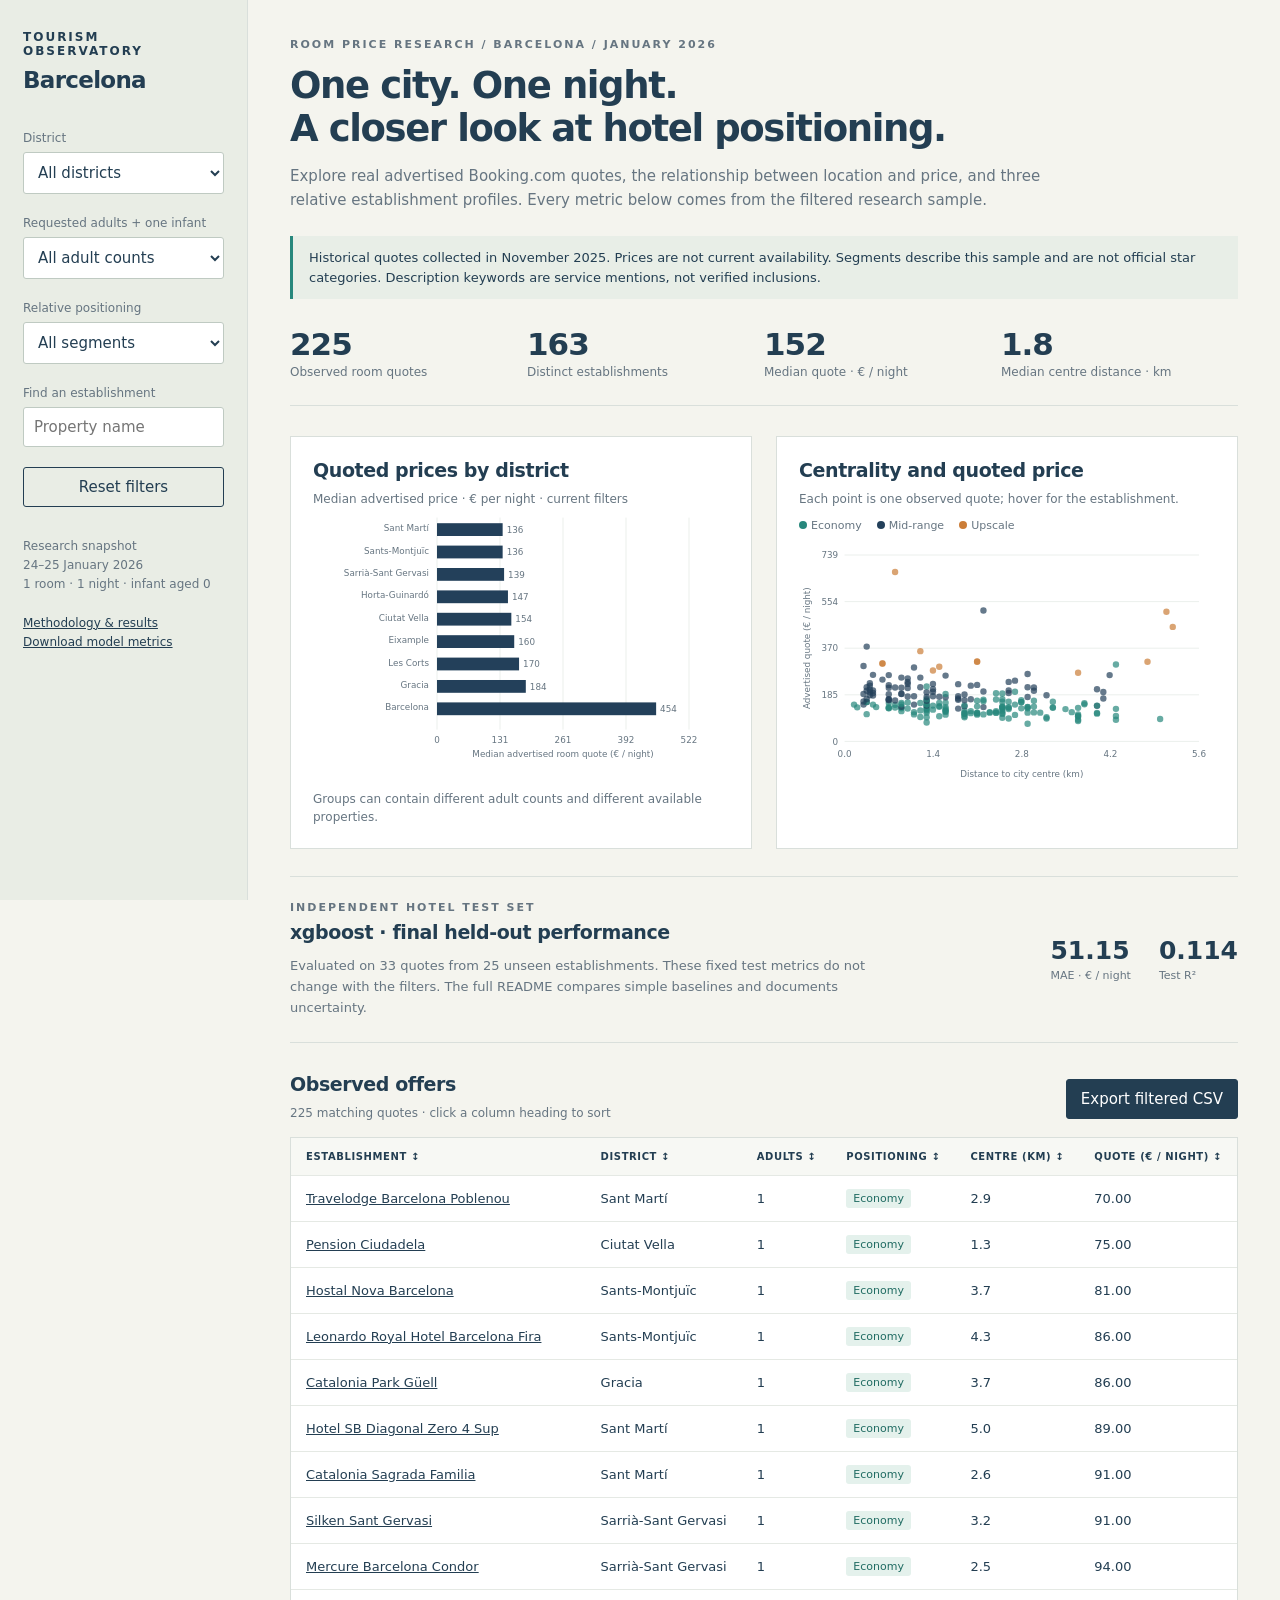
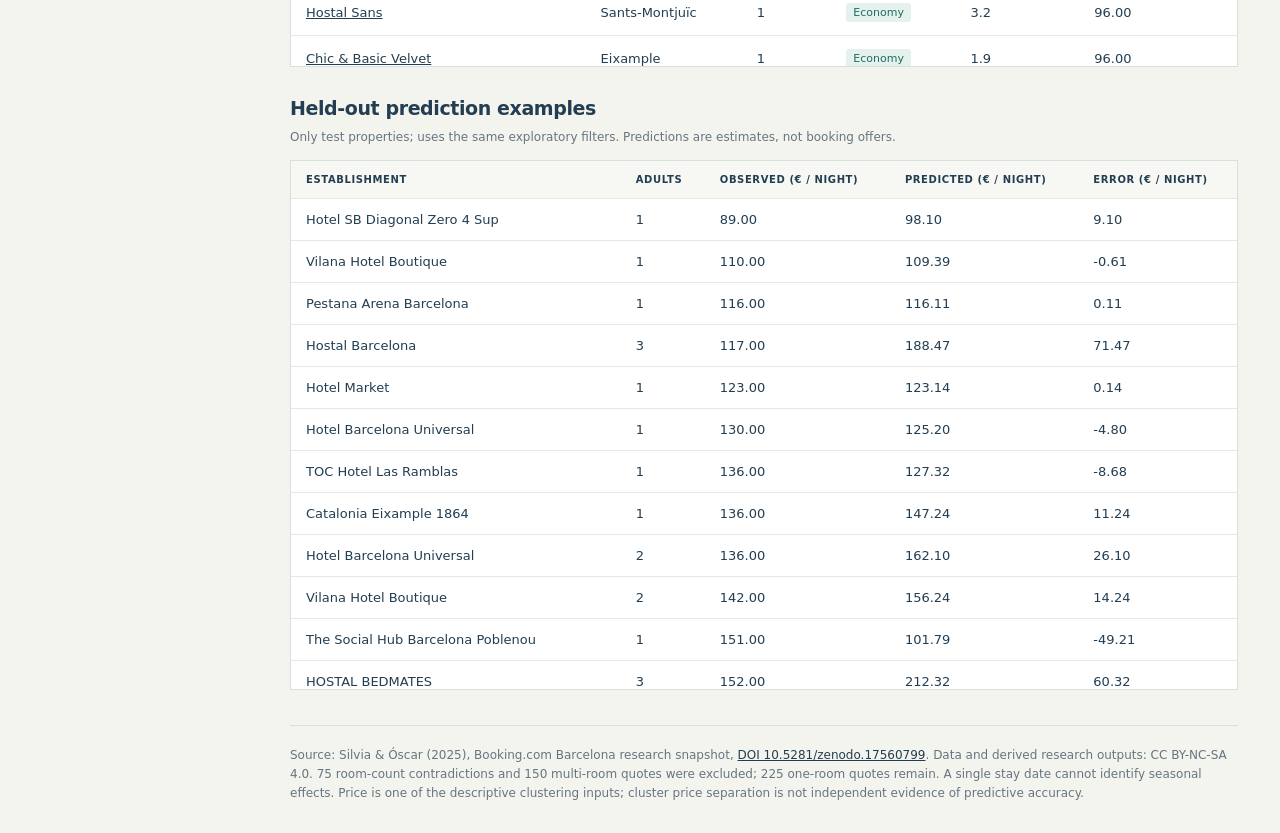
==== dashboard/index.html @ a23f6daa "Complete hotel pricing analysis, trained models and tourism dashboard" ====
<!doctype html>
<html lang="en">
<head>
<meta charset="utf-8"><meta name="viewport" content="width=device-width,initial-scale=1">
<title>Barcelona Tourism Observatory · Hotel Price Research</title>
<style>
:root{--ink:#233e52;--muted:#667581;--paper:#f4f4ee;--line:#d9dfdb;--economy:#27877c;--middle:#23405a;--upscale:#cb7d38}*{box-sizing:border-box}body{margin:0;background:var(--paper);color:var(--ink);font:15px system-ui,-apple-system,sans-serif}button,input,select{font:inherit}aside{position:fixed;inset:0 auto 0 0;width:248px;background:#e9ede5;padding:30px 23px;border-right:1px solid var(--line);overflow:auto}.brand{font-size:12px;letter-spacing:2px;text-transform:uppercase;font-weight:700;margin-bottom:38px}.brand strong{display:block;font-size:23px;letter-spacing:-.7px;text-transform:none;margin-top:9px}label{display:block;font-size:12px;color:var(--muted);margin-top:22px;margin-bottom:7px}input,select{width:100%;padding:10px;border:1px solid #bfcac2;background:#fff;color:var(--ink);border-radius:3px}button{padding:10px 14px;border:1px solid var(--ink);background:var(--ink);color:#fff;border-radius:3px;cursor:pointer}button.secondary{background:transparent;color:var(--ink)}aside button{width:100%;margin-top:20px}.aside-note{font-size:12px;line-height:1.6;margin-top:30px;color:var(--muted)}a{color:var(--ink)}main{margin-left:248px;padding:38px 42px 30px;max-width:1600px}.eyebrow{font-size:11px;letter-spacing:2px;font-weight:700;text-transform:uppercase;color:var(--muted)}h1{font-weight:550;letter-spacing:-1.4px;font-size:37px;line-height:1.15;margin:14px 0}h2{font-size:19px;letter-spacing:-.4px;font-weight:600;margin:0 0 9px}p{line-height:1.6}.sub{max-width:810px;color:var(--muted);margin:12px 0 24px}.context{padding:12px 16px;border-left:3px solid var(--economy);background:#e8eee7;font-size:13px;line-height:1.5}.kpis{display:grid;grid-template-columns:repeat(4,1fr);margin:27px 0 30px;padding-bottom:25px;border-bottom:1px solid var(--line)}.kpi b{font-weight:550;font-size:31px;letter-spacing:-1px;display:block}.kpi span{font-size:12px;color:var(--muted)}.grid{display:grid;grid-template-columns:1fr 1fr;gap:24px}.panel{background:#fff;padding:22px;border:1px solid var(--line);min-width:0}.caption{font-size:12px;color:var(--muted);line-height:1.5;margin:7px 0 0}.legend{display:flex;gap:15px;flex-wrap:wrap;font-size:11px;color:var(--muted);margin:11px 0}.dot{display:inline-block;width:8px;height:8px;border-radius:50%;margin-right:4px}.chart{width:100%;min-height:275px}svg{width:100%;height:auto;display:block}svg text{font:11px system-ui;fill:var(--muted)}.quality{display:flex;align-items:center;justify-content:space-between;gap:20px;margin:27px 0;padding:24px 0;border-top:1px solid var(--line);border-bottom:1px solid var(--line)}.quality p{font-size:13px;color:var(--muted);max-width:600px;margin-bottom:0}.quality-metrics{display:flex;gap:28px;white-space:nowrap}.quality-metrics b{font-size:25px;display:block;font-weight:550}.quality-metrics span{font-size:11px;color:var(--muted)}.table-top{display:flex;justify-content:space-between;align-items:center;gap:20px;margin:30px 0 13px}.table-top p{font-size:12px;color:var(--muted);margin:0}.table-wrap{overflow:auto;background:#fff;border:1px solid var(--line);max-height:530px}table{border-collapse:collapse;width:100%;white-space:nowrap;font-size:13px}th,td{padding:13px 15px;border-bottom:1px solid #e5e9e4;text-align:left}th{font-size:10px;letter-spacing:.6px;text-transform:uppercase;background:#f7f8f4;position:sticky;top:0;cursor:pointer}td:first-child{white-space:normal;min-width:210px;max-width:300px}.pill{font-size:11px;border-radius:3px;padding:3px 7px;display:inline-block}.Economy{background:#e4f1ec;color:#216c63}.Mid-range{background:#e7edf2;color:#23405a}.Upscale{background:#f8eddd;color:#965a24}.empty{padding:20px;color:var(--muted)}footer{font-size:12px;color:var(--muted);line-height:1.6;border-top:1px solid var(--line);margin-top:35px;padding-top:20px}#testRows td{font-variant-numeric:tabular-nums}@media(max-width:1050px){aside{width:210px;padding:24px 16px}main{margin-left:210px;padding:30px 23px}.grid{grid-template-columns:1fr}.quality{align-items:flex-start;flex-direction:column}}@media(max-width:650px){aside{position:static;width:auto;border-right:0;padding:20px}.brand{margin-bottom:17px}.brand strong{display:inline;margin-left:12px;font-size:20px}aside .filters{display:grid;grid-template-columns:1fr 1fr;gap:6px 14px}aside label{margin-top:8px}aside button{width:auto;margin-top:14px}.aside-note{margin:12px 0 0}.aside-note br{display:none}main{margin:0;padding:25px 16px}h1{font-size:29px}.kpis{grid-template-columns:1fr 1fr;gap:18px}.panel{padding:16px}.quality-metrics{gap:25px}}
</style>
</head>
<body>
<aside><div class="brand">Tourism Observatory<strong>Barcelona</strong></div><div class="filters">
<div><label for="district">District</label><select id="district"><option value="">All districts</option></select></div>
<div><label for="adults">Requested adults + one infant</label><select id="adults"><option value="">All adult counts</option><option value="1">1 adult</option><option value="2">2 adults</option><option value="3">3 adults</option></select></div>
<div><label for="segment">Relative positioning</label><select id="segment"><option value="">All segments</option><option>Economy</option><option>Mid-range</option><option>Upscale</option></select></div>
<div><label for="search">Find an establishment</label><input id="search" type="search" placeholder="Property name"></div></div>
<button id="reset" class="secondary">Reset filters</button><p class="aside-note">Research snapshot<br>24–25 January 2026<br>1 room · 1 night · infant aged 0<br><br><a href="../README.md">Methodology & results</a><br><a href="../reports/metrics.json">Download model metrics</a></p></aside>
<main>
<div class="eyebrow">Room price research / Barcelona / January 2026</div>
<h1>One city. One night.<br>A closer look at hotel positioning.</h1>
<p class="sub">Explore real advertised Booking.com quotes, the relationship between location and price, and three relative establishment profiles. Every metric below comes from the filtered research sample.</p>
<div class="context">Historical quotes collected in November 2025. Prices are not current availability. Segments describe this sample and are not official star categories. Description keywords are service mentions, not verified inclusions.</div>
<section class="kpis" aria-label="Filtered sample metrics"><div class="kpi"><b id="quotesKpi"></b><span>Observed room quotes</span></div><div class="kpi"><b id="propertiesKpi"></b><span>Distinct establishments</span></div><div class="kpi"><b id="priceKpi"></b><span>Median quote · € / night</span></div><div class="kpi"><b id="distanceKpi"></b><span>Median centre distance · km</span></div></section>
<section class="grid"><div class="panel"><h2>Quoted prices by district</h2><p class="caption">Median advertised price · € per night · current filters</p><div class="chart" id="districtChart"></div><p class="caption">Groups can contain different adult counts and different available properties.</p></div><div class="panel"><h2>Centrality and quoted price</h2><p class="caption">Each point is one observed quote; hover for the establishment.</p><div class="legend"><span><i class="dot" style="background:var(--economy)"></i>Economy</span><span><i class="dot" style="background:var(--middle)"></i>Mid-range</span><span><i class="dot" style="background:var(--upscale)"></i>Upscale</span></div><div class="chart" id="scatterChart"></div></div></section>
<section class="quality"><div><div class="eyebrow">Independent hotel test set</div><h2 style="margin-top:7px" id="modelName"></h2><p id="qualityContext"></p></div><div class="quality-metrics"><div><b id="mae"></b><span>MAE · € / night</span></div><div><b id="r2"></b><span>Test R²</span></div></div></section>
<section><div class="table-top"><div><h2>Observed offers</h2><p id="rowCount"></p></div><button id="export">Export filtered CSV</button></div><div class="table-wrap"><table><thead><tr><th data-sort="name">Establishment ↕</th><th data-sort="district">District ↕</th><th data-sort="adults">Adults ↕</th><th data-sort="positioning">Positioning ↕</th><th data-sort="distance_center_km">Centre (km) ↕</th><th data-sort="price_per_night_eur">Quote (€ / night) ↕</th></tr></thead><tbody id="offerRows"></tbody></table></div></section>
<section><div class="table-top"><div><h2>Held-out prediction examples</h2><p>Only test properties; uses the same exploratory filters. Predictions are estimates, not booking offers.</p></div></div><div class="table-wrap"><table><thead><tr><th>Establishment</th><th>Adults</th><th>Observed (€ / night)</th><th>Predicted (€ / night)</th><th>Error (€ / night)</th></tr></thead><tbody id="testRows"></tbody></table></div></section>
<footer>Source: Silvia & Óscar (2025), Booking.com Barcelona research snapshot, <a href="https://doi.org/10.5281/zenodo.17560799" target="_blank" rel="noopener noreferrer">DOI 10.5281/zenodo.17560799</a>. Data and derived research outputs: CC BY-NC-SA 4.0. 75 room-count contradictions and 150 multi-room quotes were excluded; 225 one-room quotes remain. A single stay date cannot identify seasonal effects. Price is one of the descriptive clustering inputs; cluster price separation is not independent evidence of predictive accuracy.</footer>
</main>
<script>
const DATA=[{"property_id": "a2c14fb4bc5e7406", "name": "Barceló Sants", "canonical_url": "https://www.booking.com/hotel/es/barcelo-sants.es.html", "district": "Sants-Montjuïc", "adults": 1, "distance_center_km": 2.7, "price_per_night_eur": 105.0, "positioning": "Economy", "split": "train", "prediction_eur": 107.64711}, {"property_id": "4e850fd59d8a3f71", "name": "Travelodge Barcelona Poblenou", "canonical_url": "https://www.booking.com/hotel/es/travelodge-barcelona-poblenou.es.html", "district": "Sant Martí", "adults": 1, "distance_center_km": 2.9, "price_per_night_eur": 70.0, "positioning": "Economy", "split": "train", "prediction_eur": 81.53251}, {"property_id": "3e79b453fc7fb7fd", "name": "Hotel & Spa Villa Olimpica Suites", "canonical_url": "https://www.booking.com/hotel/es/spa-villa-olimpic-suites.es.html", "district": "Sant Martí", "adults": 1, "distance_center_km": 2.2, "price_per_night_eur": 107.0, "positioning": "Economy", "split": "validation", "prediction_eur": 106.13231}, {"property_id": "7ebfbe6ba92b4012", "name": "Acta CITY47", "canonical_url": "https://www.booking.com/hotel/es/citypark.es.html", "district": "Sants-Montjuïc", "adults": 1, "distance_center_km": 2.4, "price_per_night_eur": 115.0, "positioning": "Economy", "split": "calibration", "prediction_eur": 119.94366}, {"property_id": "1de06055b4b6e22a", "name": "Occidental Diagonal 414", "canonical_url": "https://www.booking.com/hotel/es/occidental-diagonal-414-barcelona.es.html", "district": "Eixample", "adults": 1, "distance_center_km": 1.3, "price_per_night_eur": 159.0, "positioning": "Economy", "split": "calibration", "prediction_eur": 142.66586}, {"property_id": "f33658ccb0ebad8c", "name": "Hostal Sans", "canonical_url": "https://www.booking.com/hotel/es/hostal-r-sans.es.html", "district": "Sants-Montjuïc", "adults": 1, "distance_center_km": 3.2, "price_per_night_eur": 96.0, "positioning": "Economy", "split": "train", "prediction_eur": 105.44016}, {"property_id": "6d489a7c4a3ef591", "name": "Hotel Lleó", "canonical_url": "https://www.booking.com/hotel/es/lleo.es.html", "district": "Ciutat Vella", "adults": 1, "distance_center_km": 0.35, "price_per_night_eur": 108.0, "positioning": "Economy", "split": "train", "prediction_eur": 113.29348}, {"property_id": "4c3b9efe13373d64", "name": "Catalonia Barcelona Plaza", "canonical_url": "https://www.booking.com/hotel/es/cataloniabarcelonaplaza.es.html", "district": "Sants-Montjuïc", "adults": 1, "distance_center_km": 2.2, "price_per_night_eur": 136.0, "positioning": "Mid-range", "split": "train", "prediction_eur": 144.00151}, {"property_id": "739d4aa5cf941f99", "name": "Occidental Barcelona 1929", "canonical_url": "https://www.booking.com/hotel/es/ona-hotels-terra.es.html", "district": "Sants-Montjuïc", "adults": 1, "distance_center_km": 2.3, "price_per_night_eur": 114.0, "positioning": "Economy", "split": "train", "prediction_eur": 125.66467}, {"property_id": "bea48f4e2fc0d2af", "name": "Hotel Soho", "canonical_url": "https://www.booking.com/hotel/es/soho.es.html", "district": "Eixample", "adults": 1, "distance_center_km": 0.9, "price_per_night_eur": 120.0, "positioning": "Economy", "split": "train", "prediction_eur": 132.46152}, {"property_id": "80fe6a94580c40c7", "name": "Catalonia Sagrada Familia", "canonical_url": "https://www.booking.com/hotel/es/cataloniaaragon.es.html", "district": "Sant Martí", "adults": 1, "distance_center_km": 2.6, "price_per_night_eur": 91.0, "positioning": "Economy", "split": "train", "prediction_eur": 100.88353}, {"property_id": "13de3288e8c53e1f", "name": "Hotel Brick Barcelona", "canonical_url": "https://www.booking.com/hotel/es/brick-barcelona.es.html", "district": "Sants-Montjuïc", "adults": 1, "distance_center_km": 2.6, "price_per_night_eur": 128.0, "positioning": "Economy", "split": "validation", "prediction_eur": 120.091675}, {"property_id": "d7643ffd7b143f93", "name": "Leonardo Royal Hotel Barcelona Fira", "canonical_url": "https://www.booking.com/hotel/es/leonardo-royal-barcelona-fira.es.html", "district": "Sants-Montjuïc", "adults": 1, "distance_center_km": 4.3, "price_per_night_eur": 86.0, "positioning": "Economy", "split": "train", "prediction_eur": 98.24134}, {"property_id": "b5740ce4afed9de4", "name": "Catalonia Roma", "canonical_url": "https://www.booking.com/hotel/es/cataloniaroma.es.html", "district": "Eixample", "adults": 1, "distance_center_km": 2.1, "price_per_night_eur": 106.0, "positioning": "Economy", "split": "validation", "prediction_eur": 123.859245}, {"property_id": "9314423420c43241", "name": "AC Hotel Sants by Marriott", "canonical_url": "https://www.booking.com/hotel/es/ac-sants.es.html", "district": "Sants-Montjuïc", "adults": 1, "distance_center_km": 2.8, "price_per_night_eur": 155.0, "positioning": "Economy", "split": "validation", "prediction_eur": 121.81785}, {"property_id": "c86e20bb7f052227", "name": "Wilson Boutique Hotel", "canonical_url": "https://www.booking.com/hotel/es/wilson.es.html", "district": "Sarrià-Sant Gervasi", "adults": 1, "distance_center_km": 1.8, "price_per_night_eur": 130.0, "positioning": "Mid-range", "split": "train", "prediction_eur": 125.31677}, {"property_id": "c96cf67f617453d3", "name": "Hesperia Barcelona Barri Gòtic", "canonical_url": "https://www.booking.com/hotel/es/hesperiametropol.es.html", "district": "Ciutat Vella", "adults": 1, "distance_center_km": 1.1, "price_per_night_eur": 146.0, "positioning": "Mid-range", "split": "validation", "prediction_eur": 141.79977}, {"property_id": "20f34cb3b0bef444", "name": "Chic & Basic Velvet", "canonical_url": "https://www.booking.com/hotel/es/santangelo-barcelona.es.html", "district": "Eixample", "adults": 1, "distance_center_km": 1.9, "price_per_night_eur": 96.0, "positioning": "Economy", "split": "train", "prediction_eur": 121.482086}, {"property_id": "15e42f71c6364ce8", "name": "Ikonik Anglí", "canonical_url": "https://www.booking.com/hotel/es/eurostars-angli.es.html", "district": "Sarrià-Sant Gervasi", "adults": 1, "distance_center_km": 4.3, "price_per_night_eur": 101.0, "positioning": "Economy", "split": "train", "prediction_eur": 109.14324}, {"property_id": "01eb39ed4b2e3421", "name": "NH Barcelona Les Corts", "canonical_url": "https://www.booking.com/hotel/es/nhlescorts.es.html", "district": "Les Corts", "adults": 1, "distance_center_km": 2.8, "price_per_night_eur": 131.0, "positioning": "Economy", "split": "validation", "prediction_eur": 133.03806}, {"property_id": "f228c3f92e6dd1c9", "name": "Hesperia Barcelona Presidente", "canonical_url": "https://www.booking.com/hotel/es/hesperiapresidente.es.html", "district": "Sarrià-Sant Gervasi", "adults": 1, "distance_center_km": 1.9, "price_per_night_eur": 139.0, "positioning": "Mid-range", "split": "train", "prediction_eur": 134.62283}, {"property_id": "357c5a23d3c356b2", "name": "El Avenida Palace", "canonical_url": "https://www.booking.com/hotel/es/avenidapalace.es.html", "district": "Eixample", "adults": 1, "distance_center_km": 0.35, "price_per_night_eur": 168.0, "positioning": "Mid-range", "split": "test", "prediction_eur": 136.94862}, {"property_id": "6bccf1a29554aa58", "name": "The Corner Hotel", "canonical_url": "https://www.booking.com/hotel/es/the-corner.es.html", "district": "Eixample", "adults": 1, "distance_center_km": 1.2, "price_per_night_eur": 215.0, "positioning": "Mid-range", "split": "train", "prediction_eur": 156.09256}, {"property_id": "6ff3909e66b2bbf3", "name": "Ofelias Hotel 4Sup", "canonical_url": "https://www.booking.com/hotel/es/ofelias-4-superior.es.html", "district": "Eixample", "adults": 1, "distance_center_km": 2.0, "price_per_night_eur": 167.0, "positioning": "Mid-range", "split": "validation", "prediction_eur": 130.39508}, {"property_id": "c7641f8a000d3b1b", "name": "Barcelona Century Hotel", "canonical_url": "https://www.booking.com/hotel/es/century-park.es.html", "district": "Eixample", "adults": 1, "distance_center_km": 1.3, "price_per_night_eur": 122.0, "positioning": "Economy", "split": "validation", "prediction_eur": 125.3255}, {"property_id": "4a29e1c255f53d43", "name": "NH Barcelona Stadium", "canonical_url": "https://www.booking.com/hotel/es/nh-barcelona-stadium.es.html", "district": "Les Corts", "adults": 1, "distance_center_km": 3.7, "price_per_night_eur": 133.0, "positioning": "Economy", "split": "train", "prediction_eur": 122.7122}, {"property_id": "4ab2f591af723fbf", "name": "Hotel Market", "canonical_url": "https://www.booking.com/hotel/es/market.es.html", "district": "Eixample", "adults": 1, "distance_center_km": 1.2, "price_per_night_eur": 123.0, "positioning": "Economy", "split": "test", "prediction_eur": 123.14186}, {"property_id": "417c36f8176cb6ae", "name": "The Social Hub Barcelona Poblenou", "canonical_url": "https://www.booking.com/hotel/es/the-social-hub-barcelona-poblenou.es.html", "district": "Sant Martí", "adults": 1, "distance_center_km": 3.8, "price_per_night_eur": 151.0, "positioning": "Economy", "split": "test", "prediction_eur": 101.79308}, {"property_id": "92e6d65bdb1250af", "name": "Catalonia Plaza Catalunya", "canonical_url": "https://www.booking.com/hotel/es/cataloniaduques.es.html", "district": "Eixample", "adults": 1, "distance_center_km": 0.15, "price_per_night_eur": 146.0, "positioning": "Economy", "split": "train", "prediction_eur": 144.9799}, {"property_id": "590dcb338fa4b75c", "name": "Hilton Barcelona", "canonical_url": "https://www.booking.com/hotel/es/hilton-barcelona.es.html", "district": "Les Corts", "adults": 1, "distance_center_km": 3.3, "price_per_night_eur": 157.0, "positioning": "Economy", "split": "calibration", "prediction_eur": 125.58509}, {"property_id": "b1b596eeb4e853cb", "name": "AC Hotel Diagonal L'Illa by Marriott", "canonical_url": "https://www.booking.com/hotel/es/ac-marriott-diagonal-lilla.es.html", "district": "Les Corts", "adults": 1, "distance_center_km": 2.9, "price_per_night_eur": 176.0, "positioning": "Mid-range", "split": "train", "prediction_eur": 177.29895}, {"property_id": "0d169e543f6126bb", "name": "Catalonia Ramblas 4* Sup", "canonical_url": "https://www.booking.com/hotel/es/catalonia-ramblas.es.html", "district": "Ciutat Vella", "adults": 1, "distance_center_km": 0.3, "price_per_night_eur": 146.0, "positioning": "Mid-range", "split": "train", "prediction_eur": 147.78111}, {"property_id": "4f218f42f4e8ef8b", "name": "Hostal Lleida", "canonical_url": "https://www.booking.com/hotel/es/hostal-lleida.es.html", "district": "Eixample", "adults": 1, "distance_center_km": 1.6, "price_per_night_eur": 106.0, "positioning": "Economy", "split": "train", "prediction_eur": 120.67377}, {"property_id": "d97428116ea1eacd", "name": "Vilana Hotel Boutique", "canonical_url": "https://www.booking.com/hotel/es/turo-de-vilana.es.html", "district": "Sarrià-Sant Gervasi", "adults": 1, "distance_center_km": 4.0, "price_per_night_eur": 110.0, "positioning": "Economy", "split": "test", "prediction_eur": 109.38847}, {"property_id": "7adc5fdc47a3ace3", "name": "Mercure Barcelona Condor", "canonical_url": "https://www.booking.com/hotel/es/sercotel-alberta.es.html", "district": "Sarrià-Sant Gervasi", "adults": 1, "distance_center_km": 2.5, "price_per_night_eur": 94.0, "positioning": "Economy", "split": "train", "prediction_eur": 120.559586}, {"property_id": "e14a88e62d2b5140", "name": "Moxy Barcelona", "canonical_url": "https://www.booking.com/hotel/es/moxy-barcelona.es.html", "district": "Sants-Montjuïc", "adults": 1, "distance_center_km": 2.4, "price_per_night_eur": 120.0, "positioning": "Economy", "split": "train", "prediction_eur": 122.48388}, {"property_id": "dc6b24a4e3ab24f3", "name": "Petit Palace Trencadís", "canonical_url": "https://www.booking.com/hotel/es/sunotel-club-central.es.html", "district": "Eixample", "adults": 1, "distance_center_km": 1.1, "price_per_night_eur": 107.0, "positioning": "Economy", "split": "train", "prediction_eur": 126.23757}, {"property_id": "cdd79ecea5c0b183", "name": "Aparthotel Bcn Montjuic", "canonical_url": "https://www.booking.com/hotel/es/bcn-montjuic.es.html", "district": "Sants-Montjuïc", "adults": 1, "distance_center_km": 2.9, "price_per_night_eur": 114.0, "positioning": "Economy", "split": "calibration", "prediction_eur": 121.117836}, {"property_id": "dde6df66acd6992b", "name": "Exe Plaza Catalunya", "canonical_url": "https://www.booking.com/hotel/es/exe-plaza-catalunya.es.html", "district": "Eixample", "adults": 1, "distance_center_km": 0.2, "price_per_night_eur": 135.0, "positioning": "Economy", "split": "train", "prediction_eur": 137.2754}, {"property_id": "142db3b35385030e", "name": "Hotel Acta Azul Barcelona", "canonical_url": "https://www.booking.com/hotel/es/hotelazulbarcelona.es.html", "district": "Sants-Montjuïc", "adults": 1, "distance_center_km": 2.5, "price_per_night_eur": 109.0, "positioning": "Economy", "split": "train", "prediction_eur": 117.28845}, {"property_id": "a5e1ff4698971818", "name": "Praktik Garden", "canonical_url": "https://www.booking.com/hotel/es/the-praktik.es.html", "district": "Eixample", "adults": 1, "distance_center_km": 0.7, "price_per_night_eur": 131.0, "positioning": "Economy", "split": "train", "prediction_eur": 124.72523}, {"property_id": "b5c78a81161dbff1", "name": "NH Barcelona Entenza", "canonical_url": "https://www.booking.com/hotel/es/nh-barcelona-entenza.es.html", "district": "Les Corts", "adults": 1, "distance_center_km": 2.5, "price_per_night_eur": 122.0, "positioning": "Economy", "split": "train", "prediction_eur": 132.73532}, {"property_id": "e8f1aafcfab5d2e9", "name": "Upper Diagonal", "canonical_url": "https://www.booking.com/hotel/es/upper-diagonal-barcelona.es.html", "district": "Sarrià-Sant Gervasi", "adults": 1, "distance_center_km": 4.0, "price_per_night_eur": 141.0, "positioning": "Mid-range", "split": "validation", "prediction_eur": 121.95027}, {"property_id": "8b290855812a79f1", "name": "Catalonia Gracia", "canonical_url": "https://www.booking.com/hotel/es/cataloniacorcega.es.html", "district": "Eixample", "adults": 1, "distance_center_km": 1.4, "price_per_night_eur": 126.0, "positioning": "Economy", "split": "train", "prediction_eur": 123.73457}, {"property_id": "5211d91f13218cbc", "name": "B Hotel", "canonical_url": "https://www.booking.com/hotel/es/bhotel.es.html", "district": "Eixample", "adults": 1, "distance_center_km": 2.0, "price_per_night_eur": 120.0, "positioning": "Economy", "split": "train", "prediction_eur": 122.751076}, {"property_id": "f08da151b01fe903", "name": "ibis Styles Barcelona City Bogatell", "canonical_url": "https://www.booking.com/hotel/es/ibis-styles-barcelona-city-bogatell.es.html", "district": "Sant Martí", "adults": 1, "distance_center_km": 2.1, "price_per_night_eur": 113.0, "positioning": "Economy", "split": "train", "prediction_eur": 103.72268}, {"property_id": "23e40b4135bd58b0", "name": "Sunotel Junior", "canonical_url": "https://www.booking.com/hotel/es/junior.es.html", "district": "Eixample", "adults": 1, "distance_center_km": 1.9, "price_per_night_eur": 101.0, "positioning": "Economy", "split": "train", "prediction_eur": 119.414825}, {"property_id": "a9cfa5b578e72e52", "name": "Four Points by Sheraton Barcelona Diagonal", "canonical_url": "https://www.booking.com/hotel/es/diagonal-barcelona.es.html", "district": "Sant Martí", "adults": 1, "distance_center_km": 3.0, "price_per_night_eur": 115.0, "positioning": "Economy", "split": "validation", "prediction_eur": 117.34888}, {"property_id": "3d8362ff439c25ab", "name": "Hotel SB Diagonal Zero 4 Sup", "canonical_url": "https://www.booking.com/hotel/es/diagonal-zero.es.html", "district": "Sant Martí", "adults": 1, "distance_center_km": 5.0, "price_per_night_eur": 89.0, "positioning": "Economy", "split": "test", "prediction_eur": 98.098816}, {"property_id": "c4bb0bc682a835e2", "name": "Silken Sant Gervasi", "canonical_url": "https://www.booking.com/hotel/es/stgervasi.es.html", "district": "Sarrià-Sant Gervasi", "adults": 1, "distance_center_km": 3.2, "price_per_night_eur": 91.0, "positioning": "Economy", "split": "train", "prediction_eur": 95.05912}, {"property_id": "0e1410bceb686fe1", "name": "Pension Ciudadela", "canonical_url": "https://www.booking.com/hotel/es/pension-ciudadela.es.html", "district": "Ciutat Vella", "adults": 1, "distance_center_km": 1.3, "price_per_night_eur": 75.0, "positioning": "Economy", "split": "train", "prediction_eur": 91.89637}, {"property_id": "5a2a635e54e94211", "name": "Zenit Borrell", "canonical_url": "https://www.booking.com/hotel/es/zenitcondeborrell.es.html", "district": "Eixample", "adults": 1, "distance_center_km": 1.6, "price_per_night_eur": 129.0, "positioning": "Economy", "split": "train", "prediction_eur": 124.65499}, {"property_id": "d0b0d1bda8fea2be", "name": "Sunotel Aston", "canonical_url": "https://www.booking.com/hotel/es/astonbarcelona.es.html", "district": "Eixample", "adults": 1, "distance_center_km": 1.9, "price_per_night_eur": 122.0, "positioning": "Economy", "split": "train", "prediction_eur": 119.91275}, {"property_id": "7958159ac38e389a", "name": "Zenit Barcelona", "canonical_url": "https://www.booking.com/hotel/es/zenitbarna.es.html", "district": "Sarrià-Sant Gervasi", "adults": 1, "distance_center_km": 2.1, "price_per_night_eur": 114.0, "positioning": "Economy", "split": "validation", "prediction_eur": 123.84454}, {"property_id": "7eb1f8e8788c64eb", "name": "Casa Elliot Hotel", "canonical_url": "https://www.booking.com/hotel/es/hoteladvancebarcelona.es.html", "district": "Eixample", "adults": 1, "distance_center_km": 0.7, "price_per_night_eur": 167.0, "positioning": "Mid-range", "split": "calibration", "prediction_eur": 122.89951}, {"property_id": "0f652773e38881ec", "name": "08028 Apartments", "canonical_url": "https://www.booking.com/hotel/es/08028apartments.es.html", "district": "Les Corts", "adults": 1, "distance_center_km": 3.3, "price_per_night_eur": 133.0, "positioning": "Economy", "split": "calibration", "prediction_eur": 126.650505}, {"property_id": "362153ef642f83ca", "name": "AC Hotel Victoria Suites by Marriott", "canonical_url": "https://www.booking.com/hotel/es/victoriasuites.es.html", "district": "Les Corts", "adults": 1, "distance_center_km": 4.1, "price_per_night_eur": 170.0, "positioning": "Mid-range", "split": "test", "prediction_eur": 141.82068}, {"property_id": "83fc321102107a21", "name": "NH Collection Barcelona Constanza", "canonical_url": "https://www.booking.com/hotel/es/nh-constanza.es.html", "district": "Les Corts", "adults": 1, "distance_center_km": 2.8, "price_per_night_eur": 156.0, "positioning": "Economy", "split": "train", "prediction_eur": 144.78278}, {"property_id": "62414e31bff6618f", "name": "Hotel 54 Barceloneta", "canonical_url": "https://www.booking.com/hotel/es/54-barceloneta.es.html", "district": "Ciutat Vella", "adults": 1, "distance_center_km": 1.9, "price_per_night_eur": 163.0, "positioning": "Mid-range", "split": "validation", "prediction_eur": 122.368}, {"property_id": "53ca760e78ae9bf3", "name": "Aparthotel Atenea Calabria", "canonical_url": "https://www.booking.com/hotel/es/aparthotelcalabria.es.html", "district": "Eixample", "adults": 1, "distance_center_km": 1.6, "price_per_night_eur": 123.0, "positioning": "Economy", "split": "calibration", "prediction_eur": 121.482086}, {"property_id": "ecc2e2722bddf2cd", "name": "Catalonia Park Güell", "canonical_url": "https://www.booking.com/hotel/es/catalonia-park-guell.es.html", "district": "Gracia", "adults": 1, "distance_center_km": 3.7, "price_per_night_eur": 86.0, "positioning": "Economy", "split": "train", "prediction_eur": 88.86754}, {"property_id": "3a6a955d6b0453ca", "name": "Allegro Barcelona", "canonical_url": "https://www.booking.com/hotel/es/allegrobarcelona.es.html", "district": "Eixample", "adults": 1, "distance_center_km": 1.3, "price_per_night_eur": 142.0, "positioning": "Mid-range", "split": "validation", "prediction_eur": 132.76912}, {"property_id": "db052e27c3be4f0e", "name": "Hotel Sagrada Familia", "canonical_url": "https://www.booking.com/hotel/es/sagradafamilia.es.html", "district": "Eixample", "adults": 1, "distance_center_km": 2.1, "price_per_night_eur": 110.0, "positioning": "Economy", "split": "calibration", "prediction_eur": 121.08285}, {"property_id": "49fb73c8973f2cbe", "name": "Hotel Barcelona Universal", "canonical_url": "https://www.booking.com/hotel/es/universal.es.html", "district": "Ciutat Vella", "adults": 1, "distance_center_km": 1.3, "price_per_night_eur": 130.0, "positioning": "Economy", "split": "test", "prediction_eur": 125.204544}, {"property_id": "414b773c2a0ec0eb", "name": "Mosaic by Ona", "canonical_url": "https://www.booking.com/hotel/es/ona-hotels-mosaic.es.html", "district": "Eixample", "adults": 1, "distance_center_km": 0.9, "price_per_night_eur": 134.0, "positioning": "Economy", "split": "calibration", "prediction_eur": 123.14186}, {"property_id": "02771c5c1e8da21d", "name": "Hotel Best Auto Hogar", "canonical_url": "https://www.booking.com/hotel/es/autohogar.es.html", "district": "Ciutat Vella", "adults": 1, "distance_center_km": 1.3, "price_per_night_eur": 114.0, "positioning": "Economy", "split": "train", "prediction_eur": 112.77843}, {"property_id": "3637d9ae51dbd0a8", "name": "TOC Hotel Las Ramblas", "canonical_url": "https://www.booking.com/hotel/es/toc-hotel-las-ramblas.es.html", "district": "Ciutat Vella", "adults": 1, "distance_center_km": 0.5, "price_per_night_eur": 136.0, "positioning": "Economy", "split": "test", "prediction_eur": 127.31943}, {"property_id": "dd79496fa0b2a329", "name": "Catalonia Eixample 1864", "canonical_url": "https://www.booking.com/hotel/es/catalonia-eixample-1864.es.html", "district": "Eixample", "adults": 1, "distance_center_km": 0.7, "price_per_night_eur": 136.0, "positioning": "Economy", "split": "test", "prediction_eur": 147.24335}, {"property_id": "6900755bbf80aa90", "name": "Attica 21 Barcelona Mar", "canonical_url": "https://www.booking.com/hotel/es/barcelonamar.es.html", "district": "Sant Martí", "adults": 1, "distance_center_km": 4.0, "price_per_night_eur": 113.0, "positioning": "Economy", "split": "train", "prediction_eur": 109.08769}, {"property_id": "9c8023d36cc54159", "name": "Hotel Derby", "canonical_url": "https://www.booking.com/hotel/es/derby.es.html", "district": "Les Corts", "adults": 1, "distance_center_km": 2.4, "price_per_night_eur": 113.0, "positioning": "Economy", "split": "train", "prediction_eur": 121.04193}, {"property_id": "15287ccac81cbacf", "name": "Catalonia Passeig de Gràcia 4* Sup", "canonical_url": "https://www.booking.com/hotel/es/catalonia-passeig-de-gra-cia.es.html", "district": "Eixample", "adults": 1, "distance_center_km": 0.35, "price_per_night_eur": 156.0, "positioning": "Mid-range", "split": "test", "prediction_eur": 151.30486}, {"property_id": "65f96b0b87203de7", "name": "Atenea Rekord Suites Barcelona", "canonical_url": "https://www.booking.com/hotel/es/hrekord.es.html", "district": "Sarrià-Sant Gervasi", "adults": 1, "distance_center_km": 2.5, "price_per_night_eur": 114.0, "positioning": "Economy", "split": "train", "prediction_eur": 117.05753}, {"property_id": "0afa448bf4767040", "name": "Hostal Nova Barcelona", "canonical_url": "https://www.booking.com/hotel/es/jacana-hosteleria-hospitalet-de-llobregat2.es.html", "district": "Sants-Montjuïc", "adults": 1, "distance_center_km": 3.7, "price_per_night_eur": 81.0, "positioning": "Economy", "split": "validation", "prediction_eur": 91.72082}, {"property_id": "8ec8437d4b4285fd", "name": "NH Barcelona Eixample", "canonical_url": "https://www.booking.com/hotel/es/nh-barcelonaeixample.es.html", "district": "Eixample", "adults": 1, "distance_center_km": 1.3, "price_per_night_eur": 146.0, "positioning": "Economy", "split": "train", "prediction_eur": 131.62689}, {"property_id": "711bf4938ba19ad1", "name": "Pestana Arena Barcelona", "canonical_url": "https://www.booking.com/hotel/es/pestana-arena-barcelona.es.html", "district": "Sants-Montjuïc", "adults": 1, "distance_center_km": 2.3, "price_per_night_eur": 116.0, "positioning": "Economy", "split": "test", "prediction_eur": 116.108025}, {"property_id": "dc6b24a4e3ab24f3", "name": "Petit Palace Trencadís", "canonical_url": "https://www.booking.com/hotel/es/sunotel-club-central.es.html", "district": "Eixample", "adults": 2, "distance_center_km": 1.1, "price_per_night_eur": 116.0, "positioning": "Economy", "split": "train", "prediction_eur": 147.69048}, {"property_id": "c96cf67f617453d3", "name": "Hesperia Barcelona Barri Gòtic", "canonical_url": "https://www.booking.com/hotel/es/hesperiametropol.es.html", "district": "Ciutat Vella", "adults": 2, "distance_center_km": 1.1, "price_per_night_eur": 179.0, "positioning": "Mid-range", "split": "validation", "prediction_eur": 193.68285}, {"property_id": "ecc2e2722bddf2cd", "name": "Catalonia Park Güell", "canonical_url": "https://www.booking.com/hotel/es/catalonia-park-guell.es.html", "district": "Gracia", "adults": 2, "distance_center_km": 3.7, "price_per_night_eur": 99.0, "positioning": "Economy", "split": "train", "prediction_eur": 119.687584}, {"property_id": "7c043c88445efad3", "name": "Abba Sants", "canonical_url": "https://www.booking.com/hotel/es/abbasants.es.html", "district": "Sants-Montjuïc", "adults": 2, "distance_center_km": 2.6, "price_per_night_eur": 133.0, "positioning": "Economy", "split": "train", "prediction_eur": 144.72342}, {"property_id": "f95d03a717b36e45", "name": "Onix Fira", "canonical_url": "https://www.booking.com/hotel/es/onix.es.html", "district": "Eixample", "adults": 2, "distance_center_km": 2.0, "price_per_night_eur": 112.0, "positioning": "Economy", "split": "train", "prediction_eur": 143.24342}, {"property_id": "8b290855812a79f1", "name": "Catalonia Gracia", "canonical_url": "https://www.booking.com/hotel/es/cataloniacorcega.es.html", "district": "Eixample", "adults": 2, "distance_center_km": 1.4, "price_per_night_eur": 142.0, "positioning": "Economy", "split": "train", "prediction_eur": 147.51219}, {"property_id": "d0b0d1bda8fea2be", "name": "Sunotel Aston", "canonical_url": "https://www.booking.com/hotel/es/astonbarcelona.es.html", "district": "Eixample", "adults": 2, "distance_center_km": 1.9, "price_per_night_eur": 113.0, "positioning": "Economy", "split": "train", "prediction_eur": 142.96184}, {"property_id": "f6ab001044404569", "name": "Hotel Coronado", "canonical_url": "https://www.booking.com/hotel/es/coronado.es.html", "district": "Sants-Montjuïc", "adults": 2, "distance_center_km": 1.5, "price_per_night_eur": 100.0, "positioning": "Economy", "split": "calibration", "prediction_eur": 145.19397}, {"property_id": "a2c14fb4bc5e7406", "name": "Barceló Sants", "canonical_url": "https://www.booking.com/hotel/es/barcelo-sants.es.html", "district": "Sants-Montjuïc", "adults": 2, "distance_center_km": 2.7, "price_per_night_eur": 146.0, "positioning": "Economy", "split": "train", "prediction_eur": 144.56119}, {"property_id": "4ebd0e099cfe7179", "name": "Catalonia Diagonal Centro", "canonical_url": "https://www.booking.com/hotel/es/catalonia-diagonal-centro.es.html", "district": "Eixample", "adults": 2, "distance_center_km": 1.3, "price_per_night_eur": 147.0, "positioning": "Economy", "split": "validation", "prediction_eur": 147.16122}, {"property_id": "49fb73c8973f2cbe", "name": "Hotel Barcelona Universal", "canonical_url": "https://www.booking.com/hotel/es/universal.es.html", "district": "Ciutat Vella", "adults": 2, "distance_center_km": 1.3, "price_per_night_eur": 136.0, "positioning": "Economy", "split": "test", "prediction_eur": 162.10236}, {"property_id": "20f34cb3b0bef444", "name": "Chic & Basic Velvet", "canonical_url": "https://www.booking.com/hotel/es/santangelo-barcelona.es.html", "district": "Eixample", "adults": 2, "distance_center_km": 1.9, "price_per_night_eur": 111.0, "positioning": "Economy", "split": "train", "prediction_eur": 154.57504}, {"property_id": "09e1d2f8b073d551", "name": "Catalonia Born", "canonical_url": "https://www.booking.com/hotel/es/cataloniaborn.es.html", "district": "Ciutat Vella", "adults": 2, "distance_center_km": 0.9, "price_per_night_eur": 147.0, "positioning": "Economy", "split": "train", "prediction_eur": 157.48032}, {"property_id": "5acfd5265d724fcc", "name": "Hotel Concordia Barcelona", "canonical_url": "https://www.booking.com/hotel/es/concordia.es.html", "district": "Sants-Montjuïc", "adults": 2, "distance_center_km": 1.6, "price_per_night_eur": 175.0, "positioning": "Mid-range", "split": "validation", "prediction_eur": 158.15007}, {"property_id": "3e79b453fc7fb7fd", "name": "Hotel & Spa Villa Olimpica Suites", "canonical_url": "https://www.booking.com/hotel/es/spa-villa-olimpic-suites.es.html", "district": "Sant Martí", "adults": 2, "distance_center_km": 2.2, "price_per_night_eur": 159.0, "positioning": "Economy", "split": "validation", "prediction_eur": 131.01895}, {"property_id": "67056f669fff5486", "name": "Catalonia Avinyo", "canonical_url": "https://www.booking.com/hotel/es/avinyo.es.html", "district": "Ciutat Vella", "adults": 2, "distance_center_km": 0.8, "price_per_night_eur": 145.0, "positioning": "Economy", "split": "train", "prediction_eur": 142.03801}, {"property_id": "e14a88e62d2b5140", "name": "Moxy Barcelona", "canonical_url": "https://www.booking.com/hotel/es/moxy-barcelona.es.html", "district": "Sants-Montjuïc", "adults": 2, "distance_center_km": 2.4, "price_per_night_eur": 166.0, "positioning": "Economy", "split": "train", "prediction_eur": 148.67743}, {"property_id": "13de3288e8c53e1f", "name": "Hotel Brick Barcelona", "canonical_url": "https://www.booking.com/hotel/es/brick-barcelona.es.html", "district": "Sants-Montjuïc", "adults": 2, "distance_center_km": 2.6, "price_per_night_eur": 157.0, "positioning": "Economy", "split": "validation", "prediction_eur": 144.15495}, {"property_id": "357c5a23d3c356b2", "name": "El Avenida Palace", "canonical_url": "https://www.booking.com/hotel/es/avenidapalace.es.html", "district": "Eixample", "adults": 2, "distance_center_km": 0.35, "price_per_night_eur": 215.0, "positioning": "Mid-range", "split": "test", "prediction_eur": 167.06624}, {"property_id": "6ff3909e66b2bbf3", "name": "Ofelias Hotel 4Sup", "canonical_url": "https://www.booking.com/hotel/es/ofelias-4-superior.es.html", "district": "Eixample", "adults": 2, "distance_center_km": 2.0, "price_per_night_eur": 221.0, "positioning": "Mid-range", "split": "validation", "prediction_eur": 157.49121}, {"property_id": "5a2a635e54e94211", "name": "Zenit Borrell", "canonical_url": "https://www.booking.com/hotel/es/zenitcondeborrell.es.html", "district": "Eixample", "adults": 2, "distance_center_km": 1.6, "price_per_night_eur": 136.0, "positioning": "Economy", "split": "train", "prediction_eur": 148.60806}, {"property_id": "c86e20bb7f052227", "name": "Wilson Boutique Hotel", "canonical_url": "https://www.booking.com/hotel/es/wilson.es.html", "district": "Sarrià-Sant Gervasi", "adults": 2, "distance_center_km": 1.8, "price_per_night_eur": 165.0, "positioning": "Mid-range", "split": "train", "prediction_eur": 149.396}, {"property_id": "23e40b4135bd58b0", "name": "Sunotel Junior", "canonical_url": "https://www.booking.com/hotel/es/junior.es.html", "district": "Eixample", "adults": 2, "distance_center_km": 1.9, "price_per_night_eur": 109.0, "positioning": "Economy", "split": "train", "prediction_eur": 142.36899}, {"property_id": "ce29ba97a0dcf629", "name": "Petit Palace Museum", "canonical_url": "https://www.booking.com/hotel/es/petit-palace-museum.es.html", "district": "Eixample", "adults": 2, "distance_center_km": 0.45, "price_per_night_eur": 146.0, "positioning": "Economy", "split": "train", "prediction_eur": 164.69897}, {"property_id": "f228c3f92e6dd1c9", "name": "Hesperia Barcelona Presidente", "canonical_url": "https://www.booking.com/hotel/es/hesperiapresidente.es.html", "district": "Sarrià-Sant Gervasi", "adults": 2, "distance_center_km": 1.9, "price_per_night_eur": 186.0, "positioning": "Mid-range", "split": "train", "prediction_eur": 150.9452}, {"property_id": "bcb422f4f0b9184a", "name": "Hotel Rialto", "canonical_url": "https://www.booking.com/hotel/es/rialto.es.html", "district": "Ciutat Vella", "adults": 2, "distance_center_km": 0.8, "price_per_night_eur": 134.0, "positioning": "Economy", "split": "train", "prediction_eur": 134.23944}, {"property_id": "4f218f42f4e8ef8b", "name": "Hostal Lleida", "canonical_url": "https://www.booking.com/hotel/es/hostal-lleida.es.html", "district": "Eixample", "adults": 2, "distance_center_km": 1.6, "price_per_night_eur": 121.0, "positioning": "Economy", "split": "train", "prediction_eur": 143.86792}, {"property_id": "83fc321102107a21", "name": "NH Collection Barcelona Constanza", "canonical_url": "https://www.booking.com/hotel/es/nh-constanza.es.html", "district": "Les Corts", "adults": 2, "distance_center_km": 2.8, "price_per_night_eur": 163.0, "positioning": "Economy", "split": "train", "prediction_eur": 173.75266}, {"property_id": "4c3b9efe13373d64", "name": "Catalonia Barcelona Plaza", "canonical_url": "https://www.booking.com/hotel/es/cataloniabarcelonaplaza.es.html", "district": "Sants-Montjuïc", "adults": 2, "distance_center_km": 2.2, "price_per_night_eur": 198.0, "positioning": "Mid-range", "split": "train", "prediction_eur": 174.7594}, {"property_id": "c7641f8a000d3b1b", "name": "Barcelona Century Hotel", "canonical_url": "https://www.booking.com/hotel/es/century-park.es.html", "district": "Eixample", "adults": 2, "distance_center_km": 1.3, "price_per_night_eur": 167.0, "positioning": "Economy", "split": "validation", "prediction_eur": 147.74345}, {"property_id": "9c47ff5215e14f94", "name": "Hostal Portugal", "canonical_url": "https://www.booking.com/hotel/es/pension-portugal.es.html", "district": "Ciutat Vella", "adults": 2, "distance_center_km": 1.2, "price_per_night_eur": 97.0, "positioning": "Economy", "split": "train", "prediction_eur": 121.174164}, {"property_id": "34a03f0cc107083a", "name": "Aparthotel Bertrán", "canonical_url": "https://www.booking.com/hotel/es/aparthotel-bertran.es.html", "district": "Sarrià-Sant Gervasi", "adults": 2, "distance_center_km": 3.6, "price_per_night_eur": 116.0, "positioning": "Economy", "split": "train", "prediction_eur": 128.4766}, {"property_id": "362153ef642f83ca", "name": "AC Hotel Victoria Suites by Marriott", "canonical_url": "https://www.booking.com/hotel/es/victoriasuites.es.html", "district": "Les Corts", "adults": 2, "distance_center_km": 4.1, "price_per_night_eur": 196.0, "positioning": "Mid-range", "split": "test", "prediction_eur": 209.98984}, {"property_id": "20961b6385e3f525", "name": "Hostal Nuevo Colon", "canonical_url": "https://www.booking.com/hotel/es/hostal-nuevo-colon.es.html", "district": "Ciutat Vella", "adults": 2, "distance_center_km": 1.3, "price_per_night_eur": 96.0, "positioning": "Economy", "split": "train", "prediction_eur": 110.23511}, {"property_id": "e825a243970203bc", "name": "Catalonia Atenas", "canonical_url": "https://www.booking.com/hotel/es/cataloniatenas.es.html", "district": "Sant Martí", "adults": 2, "distance_center_km": 3.0, "price_per_night_eur": 138.0, "positioning": "Economy", "split": "train", "prediction_eur": 142.53726}, {"property_id": "b7dee58656030d9b", "name": "Catalonia Magdalenes", "canonical_url": "https://www.booking.com/hotel/es/catalonia-magdalenes.es.html", "district": "Ciutat Vella", "adults": 2, "distance_center_km": 0.4, "price_per_night_eur": 183.0, "positioning": "Mid-range", "split": "train", "prediction_eur": 159.53098}, {"property_id": "6ee26df97f16e0e5", "name": "Catalonia Barcelona 505", "canonical_url": "https://www.booking.com/hotel/es/catalonia-barcelona-505.es.html", "district": "Sarrià-Sant Gervasi", "adults": 2, "distance_center_km": 3.3, "price_per_night_eur": 135.0, "positioning": "Economy", "split": "train", "prediction_eur": 134.11066}, {"property_id": "80fe6a94580c40c7", "name": "Catalonia Sagrada Familia", "canonical_url": "https://www.booking.com/hotel/es/cataloniaaragon.es.html", "district": "Sant Martí", "adults": 2, "distance_center_km": 2.6, "price_per_night_eur": 136.0, "positioning": "Economy", "split": "train", "prediction_eur": 134.58391}, {"property_id": "e80ba70c8042f01d", "name": "ICON Bcn", "canonical_url": "https://www.booking.com/hotel/es/petit-palace-bcn.es.html", "district": "Eixample", "adults": 2, "distance_center_km": 0.45, "price_per_night_eur": 192.0, "positioning": "Mid-range", "split": "train", "prediction_eur": 172.29138}, {"property_id": "943430bae48def4c", "name": "Hotel Medinaceli New reopening 2025", "canonical_url": "https://www.booking.com/hotel/es/medinaceli.es.html", "district": "Ciutat Vella", "adults": 2, "distance_center_km": 1.2, "price_per_night_eur": 152.0, "positioning": "Economy", "split": "train", "prediction_eur": 133.527}, {"property_id": "d97428116ea1eacd", "name": "Vilana Hotel Boutique", "canonical_url": "https://www.booking.com/hotel/es/turo-de-vilana.es.html", "district": "Sarrià-Sant Gervasi", "adults": 2, "distance_center_km": 4.0, "price_per_night_eur": 142.0, "positioning": "Economy", "split": "test", "prediction_eur": 156.24057}, {"property_id": "d7643ffd7b143f93", "name": "Leonardo Royal Hotel Barcelona Fira", "canonical_url": "https://www.booking.com/hotel/es/leonardo-royal-barcelona-fira.es.html", "district": "Sants-Montjuïc", "adults": 2, "distance_center_km": 4.3, "price_per_night_eur": 129.0, "positioning": "Economy", "split": "train", "prediction_eur": 144.05255}, {"property_id": "7eb1f8e8788c64eb", "name": "Casa Elliot Hotel", "canonical_url": "https://www.booking.com/hotel/es/hoteladvancebarcelona.es.html", "district": "Eixample", "adults": 2, "distance_center_km": 0.7, "price_per_night_eur": 213.0, "positioning": "Mid-range", "split": "calibration", "prediction_eur": 156.06575}, {"property_id": "2aa09bd21870f1ea", "name": "Catalonia Rigoletto", "canonical_url": "https://www.booking.com/hotel/es/rigoletto.es.html", "district": "Les Corts", "adults": 2, "distance_center_km": 3.7, "price_per_night_eur": 272.0, "positioning": "Upscale", "split": "test", "prediction_eur": 142.578}, {"property_id": "0afa448bf4767040", "name": "Hostal Nova Barcelona", "canonical_url": "https://www.booking.com/hotel/es/jacana-hosteleria-hospitalet-de-llobregat2.es.html", "district": "Sants-Montjuïc", "adults": 2, "distance_center_km": 3.7, "price_per_night_eur": 101.0, "positioning": "Economy", "split": "validation", "prediction_eur": 111.99645}, {"property_id": "cdd79ecea5c0b183", "name": "Aparthotel Bcn Montjuic", "canonical_url": "https://www.booking.com/hotel/es/bcn-montjuic.es.html", "district": "Sants-Montjuïc", "adults": 2, "distance_center_km": 2.9, "price_per_night_eur": 137.0, "positioning": "Economy", "split": "calibration", "prediction_eur": 147.30217}, {"property_id": "142db3b35385030e", "name": "Hotel Acta Azul Barcelona", "canonical_url": "https://www.booking.com/hotel/es/hotelazulbarcelona.es.html", "district": "Sants-Montjuïc", "adults": 2, "distance_center_km": 2.5, "price_per_night_eur": 135.0, "positioning": "Economy", "split": "train", "prediction_eur": 142.37993}, {"property_id": "00874b8f332525fc", "name": "Catalonia Park Putxet", "canonical_url": "https://www.booking.com/hotel/es/cataloniaparkputxet.es.html", "district": "Sarrià-Sant Gervasi", "adults": 2, "distance_center_km": 3.1, "price_per_night_eur": 114.0, "positioning": "Economy", "split": "train", "prediction_eur": 134.06865}, {"property_id": "075f970c24b93571", "name": "Vale Suites", "canonical_url": "https://www.booking.com/hotel/es/servicesapartments-city.es.html", "district": "Eixample", "adults": 2, "distance_center_km": 1.0, "price_per_night_eur": 228.0, "positioning": "Mid-range", "split": "train", "prediction_eur": 154.50029}, {"property_id": "ce203c8c9b9ac4d7", "name": "Onix Liceo", "canonical_url": "https://www.booking.com/hotel/es/onix-liceo.es.html", "district": "Ciutat Vella", "adults": 2, "distance_center_km": 1.0, "price_per_night_eur": 130.0, "positioning": "Economy", "split": "train", "prediction_eur": 145.28972}, {"property_id": "4e850fd59d8a3f71", "name": "Travelodge Barcelona Poblenou", "canonical_url": "https://www.booking.com/hotel/es/travelodge-barcelona-poblenou.es.html", "district": "Sant Martí", "adults": 2, "distance_center_km": 2.9, "price_per_night_eur": 131.0, "positioning": "Economy", "split": "train", "prediction_eur": 111.06633}, {"property_id": "b5740ce4afed9de4", "name": "Catalonia Roma", "canonical_url": "https://www.booking.com/hotel/es/cataloniaroma.es.html", "district": "Eixample", "adults": 2, "distance_center_km": 2.1, "price_per_night_eur": 161.0, "positioning": "Economy", "split": "validation", "prediction_eur": 144.83032}, {"property_id": "ffffec29de3513d3", "name": "Casa Lolita", "canonical_url": "https://www.booking.com/hotel/es/casa-lolita-barcelona.es.html", "district": "Eixample", "adults": 2, "distance_center_km": 0.7, "price_per_night_eur": 132.0, "positioning": "Economy", "split": "validation", "prediction_eur": 160.49513}, {"property_id": "c5dd6148d0605bd1", "name": "Catalonia Catedral", "canonical_url": "https://www.booking.com/hotel/es/catalonia-catedral.es.html", "district": "Ciutat Vella", "adults": 2, "distance_center_km": 0.45, "price_per_night_eur": 182.0, "positioning": "Mid-range", "split": "train", "prediction_eur": 180.24472}, {"property_id": "15287ccac81cbacf", "name": "Catalonia Passeig de Gràcia 4* Sup", "canonical_url": "https://www.booking.com/hotel/es/catalonia-passeig-de-gra-cia.es.html", "district": "Eixample", "adults": 2, "distance_center_km": 0.35, "price_per_night_eur": 201.0, "positioning": "Mid-range", "split": "test", "prediction_eur": 202.26689}, {"property_id": "553555b75c33ce12", "name": "Bonanova Suite", "canonical_url": "https://www.booking.com/hotel/es/aparthotel-bonanova.es.html", "district": "Sarrià-Sant Gervasi", "adults": 2, "distance_center_km": 3.5, "price_per_night_eur": 128.0, "positioning": "Economy", "split": "train", "prediction_eur": 117.17891}, {"property_id": "a5bf05881d0e627f", "name": "Sercotel Amister Art Hotel Barcelona", "canonical_url": "https://www.booking.com/hotel/es/amisterbarcelona.es.html", "district": "Eixample", "adults": 2, "distance_center_km": 1.6, "price_per_night_eur": 153.0, "positioning": "Economy", "split": "validation", "prediction_eur": 159.66837}, {"property_id": "db052e27c3be4f0e", "name": "Hotel Sagrada Familia", "canonical_url": "https://www.booking.com/hotel/es/sagradafamilia.es.html", "district": "Eixample", "adults": 2, "distance_center_km": 2.1, "price_per_night_eur": 139.0, "positioning": "Economy", "split": "calibration", "prediction_eur": 145.3431}, {"property_id": "82b2791aaa41adb2", "name": "Eurostars Cristal Palace", "canonical_url": "https://www.booking.com/hotel/es/cristal.es.html", "district": "Eixample", "adults": 2, "distance_center_km": 0.45, "price_per_night_eur": 202.0, "positioning": "Mid-range", "split": "train", "prediction_eur": 201.99007}, {"property_id": "7adc5fdc47a3ace3", "name": "Mercure Barcelona Condor", "canonical_url": "https://www.booking.com/hotel/es/sercotel-alberta.es.html", "district": "Sarrià-Sant Gervasi", "adults": 2, "distance_center_km": 2.5, "price_per_night_eur": 136.0, "positioning": "Economy", "split": "train", "prediction_eur": 146.34494}, {"property_id": "e9a62597e3744890", "name": "Guitart Grand Passage", "canonical_url": "https://www.booking.com/hotel/es/grandpasage.es.html", "district": "Eixample", "adults": 2, "distance_center_km": 1.8, "price_per_night_eur": 170.0, "positioning": "Mid-range", "split": "test", "prediction_eur": 153.47104}, {"property_id": "c84cd86a4e731866", "name": "Hostal Live Barcelona", "canonical_url": "https://www.booking.com/hotel/es/hostal-live-barcelona.es.html", "district": "Eixample", "adults": 2, "distance_center_km": 0.9, "price_per_night_eur": 137.0, "positioning": "Mid-range", "split": "train", "prediction_eur": 145.54462}, {"property_id": "ab8b66167007639b", "name": "Caledonian", "canonical_url": "https://www.booking.com/hotel/es/caledonian.es.html", "district": "Eixample", "adults": 2, "distance_center_km": 0.8, "price_per_night_eur": 162.0, "positioning": "Mid-range", "split": "test", "prediction_eur": 141.73836}, {"property_id": "56992a0ccbc85bc0", "name": "Factory Apartments Barcelona", "canonical_url": "https://www.booking.com/hotel/es/factory-apartments.es.html", "district": "Eixample", "adults": 2, "distance_center_km": 0.7, "price_per_night_eur": 223.0, "positioning": "Mid-range", "split": "calibration", "prediction_eur": 146.05989}, {"property_id": "9e4f34a78d6bc1b7", "name": "Praktik Èssens", "canonical_url": "https://www.booking.com/hotel/es/praktik-essens.es.html", "district": "Eixample", "adults": 2, "distance_center_km": 0.4, "price_per_night_eur": 195.0, "positioning": "Mid-range", "split": "train", "prediction_eur": 172.29138}, {"property_id": "a9cfa5b578e72e52", "name": "Four Points by Sheraton Barcelona Diagonal", "canonical_url": "https://www.booking.com/hotel/es/diagonal-barcelona.es.html", "district": "Sant Martí", "adults": 2, "distance_center_km": 3.0, "price_per_night_eur": 161.0, "positioning": "Economy", "split": "validation", "prediction_eur": 140.99847}, {"property_id": "e8f1aafcfab5d2e9", "name": "Upper Diagonal", "canonical_url": "https://www.booking.com/hotel/es/upper-diagonal-barcelona.es.html", "district": "Sarrià-Sant Gervasi", "adults": 2, "distance_center_km": 4.0, "price_per_night_eur": 207.0, "positioning": "Mid-range", "split": "validation", "prediction_eur": 171.2664}, {"property_id": "b1b596eeb4e853cb", "name": "AC Hotel Diagonal L'Illa by Marriott", "canonical_url": "https://www.booking.com/hotel/es/ac-marriott-diagonal-lilla.es.html", "district": "Les Corts", "adults": 2, "distance_center_km": 2.9, "price_per_night_eur": 267.0, "positioning": "Mid-range", "split": "train", "prediction_eur": 215.11993}, {"property_id": "297795563628d5ff", "name": "Pol & Grace Hotel", "canonical_url": "https://www.booking.com/hotel/es/guillermo-tell.es.html", "district": "Sarrià-Sant Gervasi", "adults": 2, "distance_center_km": 2.5, "price_per_night_eur": 139.0, "positioning": "Economy", "split": "train", "prediction_eur": 150.12854}, {"property_id": "418674fd2cda65ed", "name": "NH Sants Barcelona", "canonical_url": "https://www.booking.com/hotel/es/nh-sants-barcelona.es.html", "district": "Les Corts", "adults": 2, "distance_center_km": 2.7, "price_per_night_eur": 241.0, "positioning": "Mid-range", "split": "train", "prediction_eur": 166.52}, {"property_id": "cd38c375868749d6", "name": "Sercotel Caspe", "canonical_url": "https://www.booking.com/hotel/es/fiesta-caspe.es.html", "district": "Eixample", "adults": 2, "distance_center_km": 1.3, "price_per_night_eur": 161.0, "positioning": "Mid-range", "split": "train", "prediction_eur": 167.13301}, {"property_id": "e49f75e01a71afc4", "name": "Acta Splendid", "canonical_url": "https://www.booking.com/hotel/es/splendid.es.html", "district": "Eixample", "adults": 2, "distance_center_km": 0.7, "price_per_night_eur": 163.0, "positioning": "Mid-range", "split": "train", "prediction_eur": 160.03}, {"property_id": "90d93f804aa886b0", "name": "Roma Reial", "canonical_url": "https://www.booking.com/hotel/es/roma-reial.es.html", "district": "Ciutat Vella", "adults": 2, "distance_center_km": 0.9, "price_per_night_eur": 131.0, "positioning": "Economy", "split": "train", "prediction_eur": 124.25837}, {"property_id": "dd79496fa0b2a329", "name": "Catalonia Eixample 1864", "canonical_url": "https://www.booking.com/hotel/es/catalonia-eixample-1864.es.html", "district": "Eixample", "adults": 2, "distance_center_km": 0.7, "price_per_night_eur": 153.0, "positioning": "Economy", "split": "test", "prediction_eur": 162.49785}, {"property_id": "3a6a955d6b0453ca", "name": "Allegro Barcelona", "canonical_url": "https://www.booking.com/hotel/es/allegrobarcelona.es.html", "district": "Eixample", "adults": 2, "distance_center_km": 1.3, "price_per_night_eur": 195.0, "positioning": "Mid-range", "split": "validation", "prediction_eur": 158.57082}, {"property_id": "3e79b453fc7fb7fd", "name": "Hotel & Spa Villa Olimpica Suites", "canonical_url": "https://www.booking.com/hotel/es/spa-villa-olimpic-suites.es.html", "district": "Sant Martí", "adults": 3, "distance_center_km": 2.2, "price_per_night_eur": 165.0, "positioning": "Economy", "split": "validation", "prediction_eur": 195.83752}, {"property_id": "a2c14fb4bc5e7406", "name": "Barceló Sants", "canonical_url": "https://www.booking.com/hotel/es/barcelo-sants.es.html", "district": "Sants-Montjuïc", "adults": 3, "distance_center_km": 2.7, "price_per_night_eur": 197.0, "positioning": "Economy", "split": "train", "prediction_eur": 200.06197}, {"property_id": "20961b6385e3f525", "name": "Hostal Nuevo Colon", "canonical_url": "https://www.booking.com/hotel/es/hostal-nuevo-colon.es.html", "district": "Ciutat Vella", "adults": 3, "distance_center_km": 1.3, "price_per_night_eur": 127.0, "positioning": "Economy", "split": "train", "prediction_eur": 147.8919}, {"property_id": "c96cf67f617453d3", "name": "Hesperia Barcelona Barri Gòtic", "canonical_url": "https://www.booking.com/hotel/es/hesperiametropol.es.html", "district": "Ciutat Vella", "adults": 3, "distance_center_km": 1.1, "price_per_night_eur": 293.0, "positioning": "Mid-range", "split": "validation", "prediction_eur": 257.39996}, {"property_id": "0afa448bf4767040", "name": "Hostal Nova Barcelona", "canonical_url": "https://www.booking.com/hotel/es/jacana-hosteleria-hospitalet-de-llobregat2.es.html", "district": "Sants-Montjuïc", "adults": 3, "distance_center_km": 3.7, "price_per_night_eur": 107.0, "positioning": "Economy", "split": "validation", "prediction_eur": 152.22064}, {"property_id": "e9f04387733a5104", "name": "Cuatro Naciones", "canonical_url": "https://www.booking.com/hotel/es/cuatro-naciones.es.html", "district": "Ciutat Vella", "adults": 3, "distance_center_km": 1.0, "price_per_night_eur": 154.0, "positioning": "Economy", "split": "train", "prediction_eur": 178.38925}, {"property_id": "4e850fd59d8a3f71", "name": "Travelodge Barcelona Poblenou", "canonical_url": "https://www.booking.com/hotel/es/travelodge-barcelona-poblenou.es.html", "district": "Sant Martí", "adults": 3, "distance_center_km": 2.9, "price_per_night_eur": 136.0, "positioning": "Economy", "split": "train", "prediction_eur": 143.98824}, {"property_id": "fbe79bf26f466319", "name": "Gaudi Hotel", "canonical_url": "https://www.booking.com/hotel/es/gaudi-barcelona.es.html", "district": "Ciutat Vella", "adults": 3, "distance_center_km": 1.0, "price_per_night_eur": 212.0, "positioning": "Mid-range", "split": "train", "prediction_eur": 203.24722}, {"property_id": "075f970c24b93571", "name": "Vale Suites", "canonical_url": "https://www.booking.com/hotel/es/servicesapartments-city.es.html", "district": "Eixample", "adults": 3, "distance_center_km": 1.0, "price_per_night_eur": 250.0, "positioning": "Mid-range", "split": "train", "prediction_eur": 202.24112}, {"property_id": "c86e20bb7f052227", "name": "Wilson Boutique Hotel", "canonical_url": "https://www.booking.com/hotel/es/wilson.es.html", "district": "Sarrià-Sant Gervasi", "adults": 3, "distance_center_km": 1.8, "price_per_night_eur": 179.0, "positioning": "Mid-range", "split": "train", "prediction_eur": 191.73723}, {"property_id": "7adc5fdc47a3ace3", "name": "Mercure Barcelona Condor", "canonical_url": "https://www.booking.com/hotel/es/sercotel-alberta.es.html", "district": "Sarrià-Sant Gervasi", "adults": 3, "distance_center_km": 2.5, "price_per_night_eur": 157.0, "positioning": "Economy", "split": "train", "prediction_eur": 201.12938}, {"property_id": "39572457b49c360a", "name": "Barcelona Apartment Republica", "canonical_url": "https://www.booking.com/hotel/es/republica.es.html", "district": "Sant Martí", "adults": 3, "distance_center_km": 2.5, "price_per_night_eur": 130.0, "positioning": "Economy", "split": "train", "prediction_eur": 146.81227}, {"property_id": "c5968dc20937b130", "name": "Mayerling Bisbe Urquinaona", "canonical_url": "https://www.booking.com/hotel/es/chic-basic-urquinaona-apartamentos.es.html", "district": "Eixample", "adults": 3, "distance_center_km": 0.4, "price_per_night_eur": 221.0, "positioning": "Mid-range", "split": "train", "prediction_eur": 219.1484}, {"property_id": "20f34cb3b0bef444", "name": "Chic & Basic Velvet", "canonical_url": "https://www.booking.com/hotel/es/santangelo-barcelona.es.html", "district": "Eixample", "adults": 3, "distance_center_km": 1.9, "price_per_night_eur": 143.0, "positioning": "Economy", "split": "train", "prediction_eur": 202.33882}, {"property_id": "142db3b35385030e", "name": "Hotel Acta Azul Barcelona", "canonical_url": "https://www.booking.com/hotel/es/hotelazulbarcelona.es.html", "district": "Sants-Montjuïc", "adults": 3, "distance_center_km": 2.5, "price_per_night_eur": 167.0, "positioning": "Economy", "split": "train", "prediction_eur": 186.39964}, {"property_id": "56992a0ccbc85bc0", "name": "Factory Apartments Barcelona", "canonical_url": "https://www.booking.com/hotel/es/factory-apartments.es.html", "district": "Eixample", "adults": 3, "distance_center_km": 0.7, "price_per_night_eur": 263.0, "positioning": "Mid-range", "split": "calibration", "prediction_eur": 191.20941}, {"property_id": "0ac1dfcfdd1fdc49", "name": "Aparthotel Allada 3*", "canonical_url": "https://www.booking.com/hotel/es/apartamentos-allada.es.html", "district": "Ciutat Vella", "adults": 3, "distance_center_km": 0.9, "price_per_night_eur": 152.0, "positioning": "Economy", "split": "validation", "prediction_eur": 163.53654}, {"property_id": "0e306b1b3344868d", "name": "Barceló Raval", "canonical_url": "https://www.booking.com/hotel/es/raval.es.html", "district": "Ciutat Vella", "adults": 3, "distance_center_km": 0.9, "price_per_night_eur": 253.0, "positioning": "Mid-range", "split": "test", "prediction_eur": 254.69135}, {"property_id": "bcb0540cb6365491", "name": "Isabella's House", "canonical_url": "https://www.booking.com/hotel/es/isabella-39-s-house.es.html", "district": "Sarrià-Sant Gervasi", "adults": 3, "distance_center_km": 2.9, "price_per_night_eur": 215.0, "positioning": "Mid-range", "split": "train", "prediction_eur": 193.95598}, {"property_id": "84b3a197e7fb3e30", "name": "Casa Abamita", "canonical_url": "https://www.booking.com/hotel/es/mayerling-abamita-apartments.es.html", "district": "Eixample", "adults": 3, "distance_center_km": 0.6, "price_per_night_eur": 245.0, "positioning": "Mid-range", "split": "train", "prediction_eur": 219.49121}, {"property_id": "dcae55f5a4aa9116", "name": "HOSTAL BEDMATES", "canonical_url": "https://www.booking.com/hotel/es/hostal-bedmates.es.html", "district": "Sants-Montjuïc", "adults": 3, "distance_center_km": 1.5, "price_per_night_eur": 152.0, "positioning": "Economy", "split": "test", "prediction_eur": 212.3245}, {"property_id": "fb116bb74dbf491b", "name": "Tembo Barcelona", "canonical_url": "https://www.booking.com/hotel/es/tembo-barcelona.es.html", "district": "Barcelona", "adults": 3, "distance_center_km": 5.2, "price_per_night_eur": 454.0, "positioning": "Upscale", "split": "train", "prediction_eur": 435.79498}, {"property_id": "e80ba70c8042f01d", "name": "ICON Bcn", "canonical_url": "https://www.booking.com/hotel/es/petit-palace-bcn.es.html", "district": "Eixample", "adults": 3, "distance_center_km": 0.45, "price_per_night_eur": 264.0, "positioning": "Mid-range", "split": "train", "prediction_eur": 225.49434}, {"property_id": "af42aa088e8363d1", "name": "Sixtytwo Hotel", "canonical_url": "https://www.booking.com/hotel/es/sixtytwo-barcelona.es.html", "district": "Eixample", "adults": 3, "distance_center_km": 0.8, "price_per_night_eur": 672.0, "positioning": "Upscale", "split": "test", "prediction_eur": 191.70415}, {"property_id": "53ca760e78ae9bf3", "name": "Aparthotel Atenea Calabria", "canonical_url": "https://www.booking.com/hotel/es/aparthotelcalabria.es.html", "district": "Eixample", "adults": 3, "distance_center_km": 1.6, "price_per_night_eur": 188.0, "positioning": "Economy", "split": "calibration", "prediction_eur": 189.60234}, {"property_id": "a19af64e5a9d8b22", "name": "Generator Barcelona", "canonical_url": "https://www.booking.com/hotel/es/generator-hostel-barcelona.es.html", "district": "Gracia", "adults": 3, "distance_center_km": 1.5, "price_per_night_eur": 140.0, "positioning": "Economy", "split": "train", "prediction_eur": 174.88667}, {"property_id": "9fdbc52aadbc3154", "name": "SmartRoom Barcelona", "canonical_url": "https://www.booking.com/hotel/es/smartroom-barcelona.es.html", "district": "Sants-Montjuïc", "adults": 3, "distance_center_km": 3.2, "price_per_night_eur": 183.0, "positioning": "Mid-range", "split": "test", "prediction_eur": 178.05237}, {"property_id": "210494191569cb69", "name": "Senator Barcelona Apartments", "canonical_url": "https://www.booking.com/hotel/es/aparthotelcitysenator.es.html", "district": "Sarrià-Sant Gervasi", "adults": 3, "distance_center_km": 2.6, "price_per_night_eur": 192.0, "positioning": "Mid-range", "split": "train", "prediction_eur": 187.17285}, {"property_id": "1888e05e4735f09b", "name": "Ramblas Hotel", "canonical_url": "https://www.booking.com/hotel/es/ramblashotel.es.html", "district": "Ciutat Vella", "adults": 3, "distance_center_km": 1.0, "price_per_night_eur": 178.0, "positioning": "Mid-range", "split": "train", "prediction_eur": 190.6558}, {"property_id": "91bea998859f5ae3", "name": "Acta Antibes", "canonical_url": "https://www.booking.com/hotel/es/hotelantibesbarcelona.es.html", "district": "Eixample", "adults": 3, "distance_center_km": 1.4, "price_per_night_eur": 179.0, "positioning": "Mid-range", "split": "train", "prediction_eur": 190.27098}, {"property_id": "2bdb7789fbfad619", "name": "Gran Hotel Havana 4Sup by Escampa Hotels", "canonical_url": "https://www.booking.com/hotel/es/silkengranhotelhavana.es.html", "district": "Eixample", "adults": 3, "distance_center_km": 0.6, "price_per_night_eur": 309.0, "positioning": "Upscale", "split": "calibration", "prediction_eur": 277.34464}, {"property_id": "f568c6657f09bf91", "name": "Barcelona Princess", "canonical_url": "https://www.booking.com/hotel/es/barcelonaprincess.es.html", "district": "Sant Martí", "adults": 3, "distance_center_km": 4.8, "price_per_night_eur": 316.0, "positioning": "Upscale", "split": "calibration", "prediction_eur": 288.5998}, {"property_id": "357c5a23d3c356b2", "name": "El Avenida Palace", "canonical_url": "https://www.booking.com/hotel/es/avenidapalace.es.html", "district": "Eixample", "adults": 3, "distance_center_km": 0.35, "price_per_night_eur": 376.0, "positioning": "Mid-range", "split": "test", "prediction_eur": 249.52402}, {"property_id": "047c650e668637c9", "name": "Citadines Ramblas Barcelona", "canonical_url": "https://www.booking.com/hotel/es/citadines.es.html", "district": "Ciutat Vella", "adults": 3, "distance_center_km": 0.4, "price_per_night_eur": 231.0, "positioning": "Mid-range", "split": "train", "prediction_eur": 233.53345}, {"property_id": "ad2053decbe95b41", "name": "Novotel Barcelona City", "canonical_url": "https://www.booking.com/hotel/es/novotel-barcelona-city.es.html", "district": "Sant Martí", "adults": 3, "distance_center_km": 2.6, "price_per_night_eur": 202.0, "positioning": "Mid-range", "split": "train", "prediction_eur": 228.03189}, {"property_id": "1d8f057f5af755e2", "name": "Residencia Universitaria Resa Campus del Mar", "canonical_url": "https://www.booking.com/hotel/es/residencia-campus-del-mar.es.html", "district": "Ciutat Vella", "adults": 3, "distance_center_km": 1.8, "price_per_night_eur": 227.0, "positioning": "Mid-range", "split": "test", "prediction_eur": 161.00465}, {"property_id": "49fb73c8973f2cbe", "name": "Hotel Barcelona Universal", "canonical_url": "https://www.booking.com/hotel/es/universal.es.html", "district": "Ciutat Vella", "adults": 3, "distance_center_km": 1.3, "price_per_night_eur": 218.0, "positioning": "Economy", "split": "test", "prediction_eur": 254.17796}, {"property_id": "61469b1115d1b3e5", "name": "Som Nit Born", "canonical_url": "https://www.booking.com/hotel/es/som-nit-born.es.html", "district": "Ciutat Vella", "adults": 3, "distance_center_km": 1.3, "price_per_night_eur": 176.0, "positioning": "Mid-range", "split": "train", "prediction_eur": 181.23569}, {"property_id": "4c1e0e74ec07054b", "name": "Som Nit Triomf", "canonical_url": "https://www.booking.com/hotel/es/hostal-dos-reinos.es.html", "district": "Eixample", "adults": 3, "distance_center_km": 0.7, "price_per_night_eur": 166.0, "positioning": "Mid-range", "split": "train", "prediction_eur": 204.47827}, {"property_id": "0d169e543f6126bb", "name": "Catalonia Ramblas 4* Sup", "canonical_url": "https://www.booking.com/hotel/es/catalonia-ramblas.es.html", "district": "Ciutat Vella", "adults": 3, "distance_center_km": 0.3, "price_per_night_eur": 299.0, "positioning": "Mid-range", "split": "train", "prediction_eur": 275.79565}, {"property_id": "e150784c0b5147a5", "name": "Mesón Castilla Atiram Hotels", "canonical_url": "https://www.booking.com/hotel/es/atirammesoncastilla.es.html", "district": "Ciutat Vella", "adults": 3, "distance_center_km": 0.4, "price_per_night_eur": 206.0, "positioning": "Mid-range", "split": "train", "prediction_eur": 220.05673}, {"property_id": "65f96b0b87203de7", "name": "Atenea Rekord Suites Barcelona", "canonical_url": "https://www.booking.com/hotel/es/hrekord.es.html", "district": "Sarrià-Sant Gervasi", "adults": 3, "distance_center_km": 2.5, "price_per_night_eur": 190.0, "positioning": "Economy", "split": "train", "prediction_eur": 186.03381}, {"property_id": "2f230f8849fd9595", "name": "Hotel Pelayo", "canonical_url": "https://www.booking.com/hotel/es/pelayo.es.html", "district": "Eixample", "adults": 3, "distance_center_km": 0.35, "price_per_night_eur": 156.0, "positioning": "Economy", "split": "calibration", "prediction_eur": 208.6397}, {"property_id": "b82b26e0111e94b7", "name": "Hostal Paris", "canonical_url": "https://www.booking.com/hotel/es/hostal-paris-barna.es.html", "district": "Ciutat Vella", "adults": 3, "distance_center_km": 0.7, "price_per_night_eur": 187.0, "positioning": "Mid-range", "split": "validation", "prediction_eur": 186.77058}, {"property_id": "54bdc703f74ca8cc", "name": "C211 Barcelona - Simaba Group", "canonical_url": "https://www.booking.com/hotel/es/c211-casanova.es.html", "district": "Sarrià-Sant Gervasi", "adults": 3, "distance_center_km": 2.1, "price_per_night_eur": 317.0, "positioning": "Upscale", "split": "test", "prediction_eur": 196.2012}, {"property_id": "e2e8d7395a219c2f", "name": "Barcelona Pere Tarrés Youth Hostel", "canonical_url": "https://www.booking.com/hotel/es/albergue-pere-tarres.es.html", "district": "Les Corts", "adults": 3, "distance_center_km": 3.0, "price_per_night_eur": 201.0, "positioning": "Mid-range", "split": "train", "prediction_eur": 202.26495}, {"property_id": "9f0c78801d64ed70", "name": "Hotel Balmoral", "canonical_url": "https://www.booking.com/hotel/es/balmoral.es.html", "district": "Sarrià-Sant Gervasi", "adults": 3, "distance_center_km": 1.6, "price_per_night_eur": 261.0, "positioning": "Mid-range", "split": "train", "prediction_eur": 239.88318}, {"property_id": "94604cba95d211e1", "name": "Casa Gracia Apartments", "canonical_url": "https://www.booking.com/hotel/es/casa-gracia-apartments.es.html", "district": "Gracia", "adults": 3, "distance_center_km": 1.4, "price_per_night_eur": 281.0, "positioning": "Upscale", "split": "test", "prediction_eur": 191.33153}, {"property_id": "1266b704175819ee", "name": "BYPILLOW House", "canonical_url": "https://www.booking.com/hotel/es/voluto.es.html", "district": "Horta-Guinardó", "adults": 3, "distance_center_km": 3.8, "price_per_night_eur": 147.0, "positioning": "Economy", "split": "calibration", "prediction_eur": 182.45079}, {"property_id": "5d362ebdb7a5b8ce", "name": "Hotel Granados 83, a member of Preferred Hotels & Resorts", "canonical_url": "https://www.booking.com/hotel/es/granados-83.es.html", "district": "Eixample", "adults": 3, "distance_center_km": 1.2, "price_per_night_eur": 253.0, "positioning": "Mid-range", "split": "train", "prediction_eur": 214.41609}, {"property_id": "dd91da7fb9774e53", "name": "Apartaments Marina - Abapart", "canonical_url": "https://www.booking.com/hotel/es/apartmentsmarina.es.html", "district": "Eixample", "adults": 3, "distance_center_km": 2.1, "price_per_night_eur": 316.0, "positioning": "Upscale", "split": "test", "prediction_eur": 186.52014}, {"property_id": "50ada7d2dbb535ca", "name": "Grupotel Gran Via 678", "canonical_url": "https://www.booking.com/hotel/es/gran-via-678.es.html", "district": "Eixample", "adults": 3, "distance_center_km": 0.6, "price_per_night_eur": 309.0, "positioning": "Upscale", "split": "validation", "prediction_eur": 257.80185}, {"property_id": "2997561d07bcfe53", "name": "Cosmo Apartments Sants", "canonical_url": "https://www.booking.com/hotel/es/just-style.es.html", "district": "Sants-Montjuïc", "adults": 3, "distance_center_km": 3.0, "price_per_night_eur": 214.0, "positioning": "Mid-range", "split": "validation", "prediction_eur": 188.79517}, {"property_id": "65fb331d460ac08f", "name": "Yomo Hostal BCN Port", "canonical_url": "https://www.booking.com/hotel/es/hostal-bcn-port.es.html", "district": "Sants-Montjuïc", "adults": 3, "distance_center_km": 1.5, "price_per_night_eur": 177.0, "positioning": "Mid-range", "split": "validation", "prediction_eur": 176.98984}, {"property_id": "377f14c30970fd61", "name": "Oriente Atiram Hotel", "canonical_url": "https://www.booking.com/hotel/es/atiramoriente.es.html", "district": "Ciutat Vella", "adults": 3, "distance_center_km": 0.9, "price_per_night_eur": 213.0, "positioning": "Mid-range", "split": "train", "prediction_eur": 190.35783}, {"property_id": "0ab54beeee95d71c", "name": "Fontanella Green House", "canonical_url": "https://www.booking.com/hotel/es/fontanella-barcelona.es.html", "district": "Ciutat Vella", "adults": 3, "distance_center_km": 0.3, "price_per_night_eur": 188.0, "positioning": "Mid-range", "split": "train", "prediction_eur": 204.23405}, {"property_id": "f6ab001044404569", "name": "Hotel Coronado", "canonical_url": "https://www.booking.com/hotel/es/coronado.es.html", "district": "Sants-Montjuïc", "adults": 3, "distance_center_km": 1.5, "price_per_night_eur": 137.0, "positioning": "Economy", "split": "calibration", "prediction_eur": 190.07764}, {"property_id": "055ec30590901e8d", "name": "Suites Center Barcelona", "canonical_url": "https://www.booking.com/hotel/es/suites-center-barcelona.es.html", "district": "Gracia", "adults": 3, "distance_center_km": 1.5, "price_per_night_eur": 296.0, "positioning": "Upscale", "split": "train", "prediction_eur": 246.52057}, {"property_id": "5d0575d60ae87a6d", "name": "Barcelona Apartment Aramunt", "canonical_url": "https://www.booking.com/hotel/es/aramunt-apartmnets.es.html", "district": "Eixample", "adults": 3, "distance_center_km": 0.9, "price_per_night_eur": 189.0, "positioning": "Mid-range", "split": "test", "prediction_eur": 239.66974}, {"property_id": "e92eeb6cea49c1a1", "name": "Hostal Barcelona", "canonical_url": "https://www.booking.com/hotel/es/hostal-barcelona.es.html", "district": "Sants-Montjuïc", "adults": 3, "distance_center_km": 1.6, "price_per_night_eur": 117.0, "positioning": "Economy", "split": "test", "prediction_eur": 188.46504}, {"property_id": "4c3b9efe13373d64", "name": "Catalonia Barcelona Plaza", "canonical_url": "https://www.booking.com/hotel/es/cataloniabarcelonaplaza.es.html", "district": "Sants-Montjuïc", "adults": 3, "distance_center_km": 2.2, "price_per_night_eur": 519.0, "positioning": "Mid-range", "split": "train", "prediction_eur": 297.47754}, {"property_id": "a5992d1b66083993", "name": "Gallery Hotel 4 Sup", "canonical_url": "https://www.booking.com/hotel/es/gallery.es.html", "district": "Eixample", "adults": 3, "distance_center_km": 1.2, "price_per_night_eur": 358.0, "positioning": "Upscale", "split": "validation", "prediction_eur": 261.66663}, {"property_id": "ae1cbecacff7569c", "name": "Barcelona Apartment Villarroel", "canonical_url": "https://www.booking.com/hotel/es/barcelona-apartment-villarroel.es.html", "district": "Eixample", "adults": 3, "distance_center_km": 1.4, "price_per_night_eur": 197.0, "positioning": "Mid-range", "split": "train", "prediction_eur": 191.03252}, {"property_id": "b05a9ce386a5fcb3", "name": "Decô Apartments Barcelona-Sants", "canonical_url": "https://www.booking.com/hotel/es/barcelona-upartments-aliga-barcelona.es.html", "district": "Sants-Montjuïc", "adults": 3, "distance_center_km": 2.6, "price_per_night_eur": 236.0, "positioning": "Mid-range", "split": "train", "prediction_eur": 186.69145}, {"property_id": "c84cd86a4e731866", "name": "Hostal Live Barcelona", "canonical_url": "https://www.booking.com/hotel/es/hostal-live-barcelona.es.html", "district": "Eixample", "adults": 3, "distance_center_km": 0.9, "price_per_night_eur": 188.0, "positioning": "Mid-range", "split": "train", "prediction_eur": 190.53593}, {"property_id": "0668268ce7c3aafd", "name": "Ako Suite Hotel", "canonical_url": "https://www.booking.com/hotel/es/ako-suites.es.html", "district": "Eixample", "adults": 3, "distance_center_km": 0.8, "price_per_night_eur": 214.0, "positioning": "Mid-range", "split": "test", "prediction_eur": 191.20941}, {"property_id": "78145edb724d70e9", "name": "Casa Gracia", "canonical_url": "https://www.booking.com/hotel/es/hostel-casa-gracia.es.html", "district": "Gracia", "adults": 3, "distance_center_km": 1.4, "price_per_night_eur": 228.0, "positioning": "Mid-range", "split": "train", "prediction_eur": 189.4688}, {"property_id": "4666b10266af6f20", "name": "Aparthotel Mariano Cubi Barcelona", "canonical_url": "https://www.booking.com/hotel/es/marianocubi.es.html", "district": "Sarrià-Sant Gervasi", "adults": 3, "distance_center_km": 2.1, "price_per_night_eur": 224.0, "positioning": "Mid-range", "split": "train", "prediction_eur": 191.2799}, {"property_id": "aae7b3f8590d9713", "name": "Pensión 45", "canonical_url": "https://www.booking.com/hotel/es/pension-45.es.html", "district": "Ciutat Vella", "adults": 3, "distance_center_km": 0.3, "price_per_night_eur": 158.0, "positioning": "Mid-range", "split": "calibration", "prediction_eur": 207.90704}, {"property_id": "d7643ffd7b143f93", "name": "Leonardo Royal Hotel Barcelona Fira", "canonical_url": "https://www.booking.com/hotel/es/leonardo-royal-barcelona-fira.es.html", "district": "Sants-Montjuïc", "adults": 3, "distance_center_km": 4.3, "price_per_night_eur": 305.0, "positioning": "Economy", "split": "train", "prediction_eur": 270.433}, {"property_id": "6949665488b8e161", "name": "Torre Melina, a Gran Meliá Hotel", "canonical_url": "https://www.booking.com/hotel/es/torre-melina-gran-melia-hotel.es.html", "district": "Les Corts", "adults": 3, "distance_center_km": 5.1, "price_per_night_eur": 514.0, "positioning": "Upscale", "split": "train", "prediction_eur": 468.89362}, {"property_id": "3a192d8449ae9f76", "name": "Vincci Maritimo", "canonical_url": "https://www.booking.com/hotel/es/vinccimaritimo.es.html", "district": "Sant Martí", "adults": 3, "distance_center_km": 4.2, "price_per_night_eur": 263.0, "positioning": "Mid-range", "split": "validation", "prediction_eur": 225.98714}, {"property_id": "7f7426fdaf54c04e", "name": "Hotel Balmes, a member of Preferred Hotels & Resorts", "canonical_url": "https://www.booking.com/hotel/es/balmesderby.es.html", "district": "Eixample", "adults": 3, "distance_center_km": 1.0, "price_per_night_eur": 236.0, "positioning": "Mid-range", "split": "train", "prediction_eur": 262.07562}, {"property_id": "0610dc973ad44b07", "name": "Paral·lel", "canonical_url": "https://www.booking.com/hotel/es/parallel.es.html", "district": "Sants-Montjuïc", "adults": 3, "distance_center_km": 1.4, "price_per_night_eur": 207.0, "positioning": "Mid-range", "split": "train", "prediction_eur": 185.69272}, {"property_id": "9c8023d36cc54159", "name": "Hotel Derby", "canonical_url": "https://www.booking.com/hotel/es/derby.es.html", "district": "Les Corts", "adults": 3, "distance_center_km": 2.4, "price_per_night_eur": 191.0, "positioning": "Economy", "split": "train", "prediction_eur": 216.9806}];
const MODEL={"mae": 51.146586100260414, "r2": 0.11378226386547108, "model": "xgboost", "test_quotes": 33, "test_properties": 25};
const palette={'Economy':'#27877c','Mid-range':'#23405a','Upscale':'#cb7d38'};
const el=id=>document.getElementById(id),controls=['district','adults','segment','search'];let filtered=[],sortKey='price_per_night_eur',direction=1;
const median=xs=>{if(!xs.length)return null;const a=[...xs].sort((a,b)=>a-b),n=a.length;return n%2?a[(n-1)/2]:(a[n/2-1]+a[n/2])/2};
const fmt=(value,digits=0)=>value===null?'—':new Intl.NumberFormat('en-GB',{minimumFractionDigits:digits,maximumFractionDigits:digits}).format(value);
const NS='http://www.w3.org/2000/svg';
function svgNode(tag,attrs={},text){const node=document.createElementNS(NS,tag);Object.entries(attrs).forEach(([k,v])=>node.setAttribute(k,String(v)));if(text!==undefined)node.textContent=text;return node}
function chartBase(id,w,h){const svg=svgNode('svg',{viewBox:`0 0 ${w} ${h}`,role:'img'});el(id).replaceChildren(svg);return svg}
function emptyChart(id,message){el(id).replaceChildren();let p=document.createElement('p');p.className='empty';p.textContent=message;el(id).append(p)}
function bars(rows){if(!rows.length){emptyChart('districtChart','No offers match these filters.');return}const groups=new Map();for(const r of rows){if(!groups.has(r.district))groups.set(r.district,[]);groups.get(r.district).push(r.price_per_night_eur)}const list=[...groups].map(([name,values])=>({name,value:median(values),n:values.length})).sort((a,b)=>a.value-b.value);const w=520,h=Math.max(280,list.length*28+65),left=155,right=50,top=12,bottom=40,max=Math.max(...list.map(x=>x.value))*1.15,scale=v=>v/max*(w-left-right),s=chartBase('districtChart',w,h);s.append(svgNode('title',{},'Median advertised one-room price by district, euros per night'));for(let i=0;i<=4;i++){let v=max*i/4,x=left+scale(v);s.append(svgNode('line',{x1:x,x2:x,y1:top,y2:h-bottom,stroke:'#e6ebe7'}));s.append(svgNode('text',{x,y:h-bottom+17,'text-anchor':'middle'},fmt(v)))}list.forEach((g,i)=>{let y=top+i*28+7;s.append(svgNode('text',{x:left-10,y:y+10,'text-anchor':'end'},g.name));const bar=svgNode('rect',{x:left,y,width:scale(g.value),height:16,fill:palette['Mid-range']});bar.append(svgNode('title',{},`${g.name}: €${g.value.toFixed(2)} / night, ${g.n} quotes`));s.append(bar);s.append(svgNode('text',{x:left+scale(g.value)+5,y:y+12},fmt(g.value)))});s.append(svgNode('text',{x:left+(w-left-right)/2,y:h-6,'text-anchor':'middle'},'Median advertised room quote (€ / night)'))}
function scatter(rows){if(!rows.length){emptyChart('scatterChart','No offers match these filters.');return}const w=520,h=300,left=57,right=20,top=15,bottom=52,maxX=Math.max(1,...rows.map(r=>r.distance_center_km))*1.08,maxY=Math.max(...rows.map(r=>r.price_per_night_eur))*1.1,x=v=>left+v/maxX*(w-left-right),y=v=>h-bottom-v/maxY*(h-top-bottom),s=chartBase('scatterChart',w,h);s.append(svgNode('title',{},'Distance to city centre in kilometres versus advertised room price in euros per night'));for(let i=0;i<=4;i++){let v=maxY*i/4,yy=y(v);s.append(svgNode('line',{x1:left,x2:w-right,y1:yy,y2:yy,stroke:'#e6ebe7'}));s.append(svgNode('text',{x:left-8,y:yy+4,'text-anchor':'end'},fmt(v)));let xx=x(maxX*i/4);s.append(svgNode('text',{x:xx,y:h-bottom+19,'text-anchor':'middle'},fmt(maxX*i/4,1)))}for(const r of rows){const dot=svgNode('circle',{cx:x(r.distance_center_km),cy:y(r.price_per_night_eur),r:4,fill:palette[r.positioning],opacity:.7});dot.append(svgNode('title',{},`${r.name}: €${r.price_per_night_eur} / night, ${r.distance_center_km} km, ${r.adults} adults + infant, ${r.positioning}`));s.append(dot)}s.append(svgNode('text',{x:(left+w-right)/2,y:h-7,'text-anchor':'middle'},'Distance to city centre (km)'));s.append(svgNode('text',{x:14,y:(top+h-bottom)/2,transform:`rotate(-90 14 ${(top+h-bottom)/2})`,'text-anchor':'middle'},'Advertised quote (€ / night)'))}
function cell(row,value){const td=document.createElement('td');td.textContent=value;row.append(td);return td}
function tableRows(rows){let tbody=el('offerRows');tbody.replaceChildren();for(const r of rows){let tr=document.createElement('tr'),td=cell(tr,'');let a=document.createElement('a');a.href=r.canonical_url;a.target='_blank';a.rel='noopener noreferrer';a.textContent=r.name;td.append(a);cell(tr,r.district);cell(tr,r.adults);let t=cell(tr,'');let badge=document.createElement('span');badge.className='pill '+r.positioning;badge.textContent=r.positioning;t.append(badge);cell(tr,fmt(r.distance_center_km,1));cell(tr,fmt(r.price_per_night_eur,2));tbody.append(tr)}if(!rows.length){let tr=document.createElement('tr');let td=cell(tr,'No offers match these filters.');td.colSpan=6;tbody.append(tr)}let testBody=el('testRows');testBody.replaceChildren();for(const r of rows.filter(r=>r.split==='test')){let tr=document.createElement('tr');[r.name,r.adults,fmt(r.price_per_night_eur,2),fmt(r.prediction_eur,2),fmt(r.prediction_eur-r.price_per_night_eur,2)].forEach(v=>cell(tr,v));testBody.append(tr)}if(!testBody.children.length){let tr=document.createElement('tr');let td=cell(tr,'No held-out test offers match these filters.');td.colSpan=5;testBody.append(tr)}}
function render(){const district=el('district').value,adults=el('adults').value,segment=el('segment').value,q=el('search').value.trim().toLocaleLowerCase();filtered=DATA.filter(r=>(!district||r.district===district)&&(!adults||String(r.adults)===adults)&&(!segment||r.positioning===segment)&&(!q||r.name.toLocaleLowerCase().includes(q)));filtered.sort((a,b)=>direction*(typeof a[sortKey]==='number'?a[sortKey]-b[sortKey]:String(a[sortKey]).localeCompare(String(b[sortKey]))));el('quotesKpi').textContent=fmt(filtered.length);el('propertiesKpi').textContent=fmt(new Set(filtered.map(r=>r.property_id)).size);el('priceKpi').textContent=fmt(median(filtered.map(r=>r.price_per_night_eur)),0);el('distanceKpi').textContent=fmt(median(filtered.map(r=>r.distance_center_km)),1);el('rowCount').textContent=filtered.length+' matching quotes · click a column heading to sort';bars(filtered);scatter(filtered);tableRows(filtered)}
for(const name of [...new Set(DATA.map(r=>r.district))].sort())el('district').add(new Option(name,name));controls.forEach(id=>el(id).addEventListener('input',render));el('reset').addEventListener('click',()=>{controls.forEach(id=>el(id).value='');render()});document.querySelectorAll('[data-sort]').forEach(th=>th.addEventListener('click',()=>{direction=sortKey===th.dataset.sort?-direction:1;sortKey=th.dataset.sort;render()}));el('export').addEventListener('click',()=>{const keys=['property_id','name','district','adults','positioning','distance_center_km','price_per_night_eur','split'];const quote=v=>{let t=String(v??'');if(/^[=+@\-]/.test(t))t="'"+t;return '"'+t.replaceAll('"','""')+'"'};const csv=[keys.map(quote).join(','),...filtered.map(r=>keys.map(k=>quote(r[k])).join(','))].join('\r\n');let url=URL.createObjectURL(new Blob(['\uFEFF'+csv],{type:'text/csv;charset=utf-8'})),a=document.createElement('a');a.href=url;a.download='barcelona-filtered-room-quotes.csv';a.click();setTimeout(()=>URL.revokeObjectURL(url),1000)});el('modelName').textContent=MODEL.model.replaceAll('_',' ')+' · final held-out performance';el('qualityContext').textContent=`Evaluated on ${MODEL.test_quotes} quotes from ${MODEL.test_properties} unseen establishments. These fixed test metrics do not change with the filters. The full README compares simple baselines and documents uncertainty.`;el('mae').textContent=fmt(MODEL.mae,2);el('r2').textContent=fmt(MODEL.r2,3);render();
</script>
</body></html>
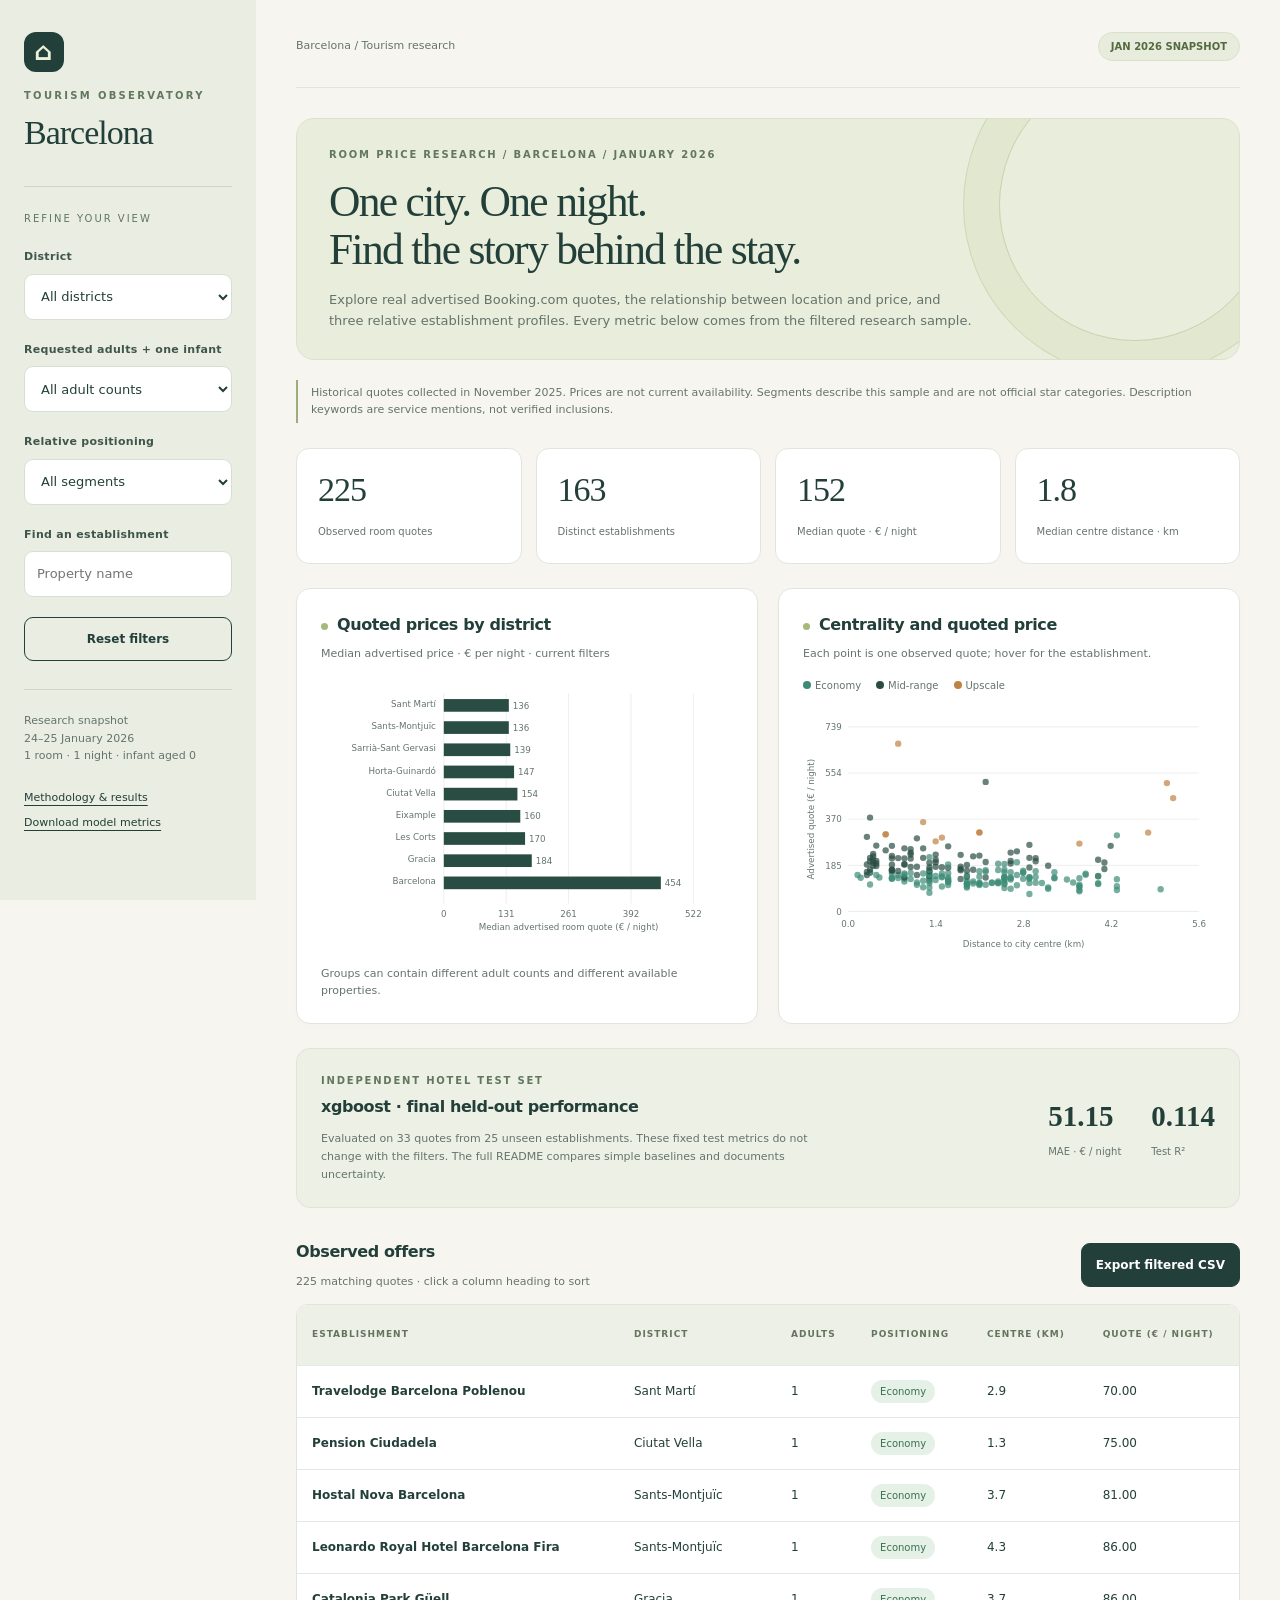
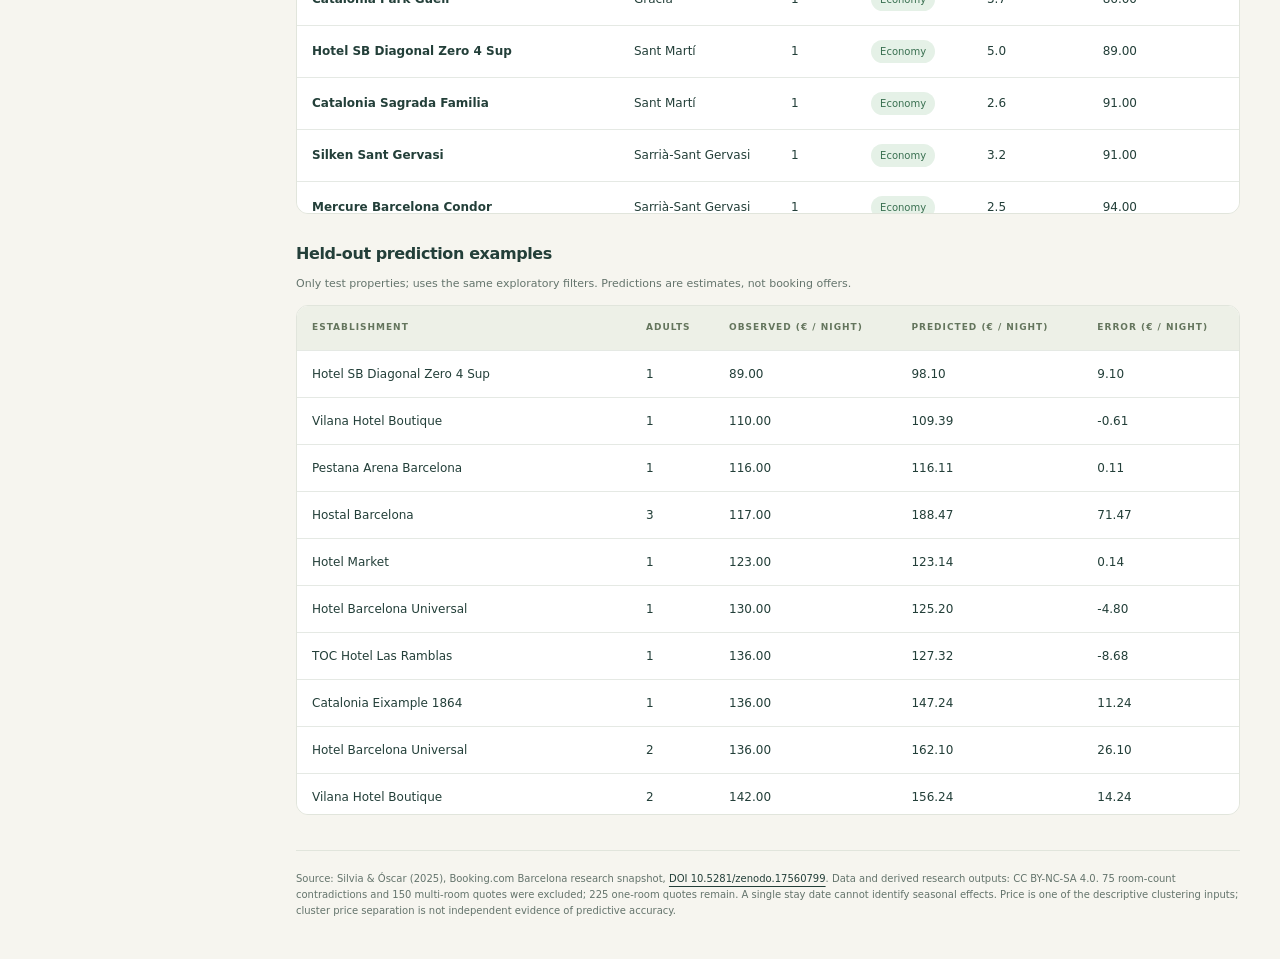
==== commit cd7d01a0: "Redesign tourism dashboard with responsive research interface" ====
--- a/dashboard/index.html
+++ b/dashboard/index.html
@@ -6,30 +6,35 @@
 <style>
 :root{--ink:#233e52;--muted:#667581;--paper:#f4f4ee;--line:#d9dfdb;--economy:#27877c;--middle:#23405a;--upscale:#cb7d38}*{box-sizing:border-box}body{margin:0;background:var(--paper);color:var(--ink);font:15px system-ui,-apple-system,sans-serif}button,input,select{font:inherit}aside{position:fixed;inset:0 auto 0 0;width:248px;background:#e9ede5;padding:30px 23px;border-right:1px solid var(--line);overflow:auto}.brand{font-size:12px;letter-spacing:2px;text-transform:uppercase;font-weight:700;margin-bottom:38px}.brand strong{display:block;font-size:23px;letter-spacing:-.7px;text-transform:none;margin-top:9px}label{display:block;font-size:12px;color:var(--muted);margin-top:22px;margin-bottom:7px}input,select{width:100%;padding:10px;border:1px solid #bfcac2;background:#fff;color:var(--ink);border-radius:3px}button{padding:10px 14px;border:1px solid var(--ink);background:var(--ink);color:#fff;border-radius:3px;cursor:pointer}button.secondary{background:transparent;color:var(--ink)}aside button{width:100%;margin-top:20px}.aside-note{font-size:12px;line-height:1.6;margin-top:30px;color:var(--muted)}a{color:var(--ink)}main{margin-left:248px;padding:38px 42px 30px;max-width:1600px}.eyebrow{font-size:11px;letter-spacing:2px;font-weight:700;text-transform:uppercase;color:var(--muted)}h1{font-weight:550;letter-spacing:-1.4px;font-size:37px;line-height:1.15;margin:14px 0}h2{font-size:19px;letter-spacing:-.4px;font-weight:600;margin:0 0 9px}p{line-height:1.6}.sub{max-width:810px;color:var(--muted);margin:12px 0 24px}.context{padding:12px 16px;border-left:3px solid var(--economy);background:#e8eee7;font-size:13px;line-height:1.5}.kpis{display:grid;grid-template-columns:repeat(4,1fr);margin:27px 0 30px;padding-bottom:25px;border-bottom:1px solid var(--line)}.kpi b{font-weight:550;font-size:31px;letter-spacing:-1px;display:block}.kpi span{font-size:12px;color:var(--muted)}.grid{display:grid;grid-template-columns:1fr 1fr;gap:24px}.panel{background:#fff;padding:22px;border:1px solid var(--line);min-width:0}.caption{font-size:12px;color:var(--muted);line-height:1.5;margin:7px 0 0}.legend{display:flex;gap:15px;flex-wrap:wrap;font-size:11px;color:var(--muted);margin:11px 0}.dot{display:inline-block;width:8px;height:8px;border-radius:50%;margin-right:4px}.chart{width:100%;min-height:275px}svg{width:100%;height:auto;display:block}svg text{font:11px system-ui;fill:var(--muted)}.quality{display:flex;align-items:center;justify-content:space-between;gap:20px;margin:27px 0;padding:24px 0;border-top:1px solid var(--line);border-bottom:1px solid var(--line)}.quality p{font-size:13px;color:var(--muted);max-width:600px;margin-bottom:0}.quality-metrics{display:flex;gap:28px;white-space:nowrap}.quality-metrics b{font-size:25px;display:block;font-weight:550}.quality-metrics span{font-size:11px;color:var(--muted)}.table-top{display:flex;justify-content:space-between;align-items:center;gap:20px;margin:30px 0 13px}.table-top p{font-size:12px;color:var(--muted);margin:0}.table-wrap{overflow:auto;background:#fff;border:1px solid var(--line);max-height:530px}table{border-collapse:collapse;width:100%;white-space:nowrap;font-size:13px}th,td{padding:13px 15px;border-bottom:1px solid #e5e9e4;text-align:left}th{font-size:10px;letter-spacing:.6px;text-transform:uppercase;background:#f7f8f4;position:sticky;top:0;cursor:pointer}td:first-child{white-space:normal;min-width:210px;max-width:300px}.pill{font-size:11px;border-radius:3px;padding:3px 7px;display:inline-block}.Economy{background:#e4f1ec;color:#216c63}.Mid-range{background:#e7edf2;color:#23405a}.Upscale{background:#f8eddd;color:#965a24}.empty{padding:20px;color:var(--muted)}footer{font-size:12px;color:var(--muted);line-height:1.6;border-top:1px solid var(--line);margin-top:35px;padding-top:20px}#testRows td{font-variant-numeric:tabular-nums}@media(max-width:1050px){aside{width:210px;padding:24px 16px}main{margin-left:210px;padding:30px 23px}.grid{grid-template-columns:1fr}.quality{align-items:flex-start;flex-direction:column}}@media(max-width:650px){aside{position:static;width:auto;border-right:0;padding:20px}.brand{margin-bottom:17px}.brand strong{display:inline;margin-left:12px;font-size:20px}aside .filters{display:grid;grid-template-columns:1fr 1fr;gap:6px 14px}aside label{margin-top:8px}aside button{width:auto;margin-top:14px}.aside-note{margin:12px 0 0}.aside-note br{display:none}main{margin:0;padding:25px 16px}h1{font-size:29px}.kpis{grid-template-columns:1fr 1fr;gap:18px}.panel{padding:16px}.quality-metrics{gap:25px}}
 </style>
+<link rel="stylesheet" href="interface.css">
 </head>
 <body>
-<aside><div class="brand">Tourism Observatory<strong>Barcelona</strong></div><div class="filters">
+<a class="skip-link" href="#main">Skip to content</a>
+<aside><div class="brand"><span class="brand-mark" aria-hidden="true">⌂</span>Tourism Observatory<strong>Barcelona</strong></div><p class="filter-title">REFINE YOUR VIEW</p><div class="filters">
 <div><label for="district">District</label><select id="district"><option value="">All districts</option></select></div>
 <div><label for="adults">Requested adults + one infant</label><select id="adults"><option value="">All adult counts</option><option value="1">1 adult</option><option value="2">2 adults</option><option value="3">3 adults</option></select></div>
 <div><label for="segment">Relative positioning</label><select id="segment"><option value="">All segments</option><option>Economy</option><option>Mid-range</option><option>Upscale</option></select></div>
 <div><label for="search">Find an establishment</label><input id="search" type="search" placeholder="Property name"></div></div>
-<button id="reset" class="secondary">Reset filters</button><p class="aside-note">Research snapshot<br>24–25 January 2026<br>1 room · 1 night · infant aged 0<br><br><a href="../README.md">Methodology & results</a><br><a href="../reports/metrics.json">Download model metrics</a></p></aside>
-<main>
+<button id="reset" class="secondary">Reset filters</button><p class="aside-note">Research snapshot<br>24–25 January 2026<br>1 room · 1 night · infant aged 0<br><br><a href="https://github.com/MO7KUN/Hotel-Price-Prediction-and-Tourism-Analytics#readme">Methodology & results</a><br><a href="../reports/metrics.json">Download model metrics</a></p></aside>
+<main id="main">
+<div class="topbar"><span>Barcelona / Tourism research</span><span class="live-label">JAN 2026 SNAPSHOT</span></div>
+<section class="hero">
 <div class="eyebrow">Room price research / Barcelona / January 2026</div>
-<h1>One city. One night.<br>A closer look at hotel positioning.</h1>
+<h1>One city. One night.<br>Find the story behind the stay.</h1>
 <p class="sub">Explore real advertised Booking.com quotes, the relationship between location and price, and three relative establishment profiles. Every metric below comes from the filtered research sample.</p>
+</section>
 <div class="context">Historical quotes collected in November 2025. Prices are not current availability. Segments describe this sample and are not official star categories. Description keywords are service mentions, not verified inclusions.</div>
 <section class="kpis" aria-label="Filtered sample metrics"><div class="kpi"><b id="quotesKpi"></b><span>Observed room quotes</span></div><div class="kpi"><b id="propertiesKpi"></b><span>Distinct establishments</span></div><div class="kpi"><b id="priceKpi"></b><span>Median quote · € / night</span></div><div class="kpi"><b id="distanceKpi"></b><span>Median centre distance · km</span></div></section>
 <section class="grid"><div class="panel"><h2>Quoted prices by district</h2><p class="caption">Median advertised price · € per night · current filters</p><div class="chart" id="districtChart"></div><p class="caption">Groups can contain different adult counts and different available properties.</p></div><div class="panel"><h2>Centrality and quoted price</h2><p class="caption">Each point is one observed quote; hover for the establishment.</p><div class="legend"><span><i class="dot" style="background:var(--economy)"></i>Economy</span><span><i class="dot" style="background:var(--middle)"></i>Mid-range</span><span><i class="dot" style="background:var(--upscale)"></i>Upscale</span></div><div class="chart" id="scatterChart"></div></div></section>
 <section class="quality"><div><div class="eyebrow">Independent hotel test set</div><h2 style="margin-top:7px" id="modelName"></h2><p id="qualityContext"></p></div><div class="quality-metrics"><div><b id="mae"></b><span>MAE · € / night</span></div><div><b id="r2"></b><span>Test R²</span></div></div></section>
-<section><div class="table-top"><div><h2>Observed offers</h2><p id="rowCount"></p></div><button id="export">Export filtered CSV</button></div><div class="table-wrap"><table><thead><tr><th data-sort="name">Establishment ↕</th><th data-sort="district">District ↕</th><th data-sort="adults">Adults ↕</th><th data-sort="positioning">Positioning ↕</th><th data-sort="distance_center_km">Centre (km) ↕</th><th data-sort="price_per_night_eur">Quote (€ / night) ↕</th></tr></thead><tbody id="offerRows"></tbody></table></div></section>
+<section><div class="table-top"><div><h2>Observed offers</h2><p id="rowCount" role="status"></p></div><button id="export">Export filtered CSV</button></div><div class="table-wrap"><table><thead><tr><th data-sort="name" aria-sort="none"><button type="button">Establishment</button></th><th data-sort="district" aria-sort="none"><button type="button">District</button></th><th data-sort="adults" aria-sort="none"><button type="button">Adults</button></th><th data-sort="positioning" aria-sort="none"><button type="button">Positioning</button></th><th data-sort="distance_center_km" aria-sort="none"><button type="button">Centre (km)</button></th><th data-sort="price_per_night_eur" aria-sort="none"><button type="button">Quote (€ / night)</button></th></tr></thead><tbody id="offerRows"></tbody></table></div></section>
 <section><div class="table-top"><div><h2>Held-out prediction examples</h2><p>Only test properties; uses the same exploratory filters. Predictions are estimates, not booking offers.</p></div></div><div class="table-wrap"><table><thead><tr><th>Establishment</th><th>Adults</th><th>Observed (€ / night)</th><th>Predicted (€ / night)</th><th>Error (€ / night)</th></tr></thead><tbody id="testRows"></tbody></table></div></section>
 <footer>Source: Silvia & Óscar (2025), Booking.com Barcelona research snapshot, <a href="https://doi.org/10.5281/zenodo.17560799" target="_blank" rel="noopener noreferrer">DOI 10.5281/zenodo.17560799</a>. Data and derived research outputs: CC BY-NC-SA 4.0. 75 room-count contradictions and 150 multi-room quotes were excluded; 225 one-room quotes remain. A single stay date cannot identify seasonal effects. Price is one of the descriptive clustering inputs; cluster price separation is not independent evidence of predictive accuracy.</footer>
 </main>
 <script>
 const DATA=[{"property_id": "a2c14fb4bc5e7406", "name": "Barceló Sants", "canonical_url": "https://www.booking.com/hotel/es/barcelo-sants.es.html", "district": "Sants-Montjuïc", "adults": 1, "distance_center_km": 2.7, "price_per_night_eur": 105.0, "positioning": "Economy", "split": "train", "prediction_eur": 107.64711}, {"property_id": "4e850fd59d8a3f71", "name": "Travelodge Barcelona Poblenou", "canonical_url": "https://www.booking.com/hotel/es/travelodge-barcelona-poblenou.es.html", "district": "Sant Martí", "adults": 1, "distance_center_km": 2.9, "price_per_night_eur": 70.0, "positioning": "Economy", "split": "train", "prediction_eur": 81.53251}, {"property_id": "3e79b453fc7fb7fd", "name": "Hotel & Spa Villa Olimpica Suites", "canonical_url": "https://www.booking.com/hotel/es/spa-villa-olimpic-suites.es.html", "district": "Sant Martí", "adults": 1, "distance_center_km": 2.2, "price_per_night_eur": 107.0, "positioning": "Economy", "split": "validation", "prediction_eur": 106.13231}, {"property_id": "7ebfbe6ba92b4012", "name": "Acta CITY47", "canonical_url": "https://www.booking.com/hotel/es/citypark.es.html", "district": "Sants-Montjuïc", "adults": 1, "distance_center_km": 2.4, "price_per_night_eur": 115.0, "positioning": "Economy", "split": "calibration", "prediction_eur": 119.94366}, {"property_id": "1de06055b4b6e22a", "name": "Occidental Diagonal 414", "canonical_url": "https://www.booking.com/hotel/es/occidental-diagonal-414-barcelona.es.html", "district": "Eixample", "adults": 1, "distance_center_km": 1.3, "price_per_night_eur": 159.0, "positioning": "Economy", "split": "calibration", "prediction_eur": 142.66586}, {"property_id": "f33658ccb0ebad8c", "name": "Hostal Sans", "canonical_url": "https://www.booking.com/hotel/es/hostal-r-sans.es.html", "district": "Sants-Montjuïc", "adults": 1, "distance_center_km": 3.2, "price_per_night_eur": 96.0, "positioning": "Economy", "split": "train", "prediction_eur": 105.44016}, {"property_id": "6d489a7c4a3ef591", "name": "Hotel Lleó", "canonical_url": "https://www.booking.com/hotel/es/lleo.es.html", "district": "Ciutat Vella", "adults": 1, "distance_center_km": 0.35, "price_per_night_eur": 108.0, "positioning": "Economy", "split": "train", "prediction_eur": 113.29348}, {"property_id": "4c3b9efe13373d64", "name": "Catalonia Barcelona Plaza", "canonical_url": "https://www.booking.com/hotel/es/cataloniabarcelonaplaza.es.html", "district": "Sants-Montjuïc", "adults": 1, "distance_center_km": 2.2, "price_per_night_eur": 136.0, "positioning": "Mid-range", "split": "train", "prediction_eur": 144.00151}, {"property_id": "739d4aa5cf941f99", "name": "Occidental Barcelona 1929", "canonical_url": "https://www.booking.com/hotel/es/ona-hotels-terra.es.html", "district": "Sants-Montjuïc", "adults": 1, "distance_center_km": 2.3, "price_per_night_eur": 114.0, "positioning": "Economy", "split": "train", "prediction_eur": 125.66467}, {"property_id": "bea48f4e2fc0d2af", "name": "Hotel Soho", "canonical_url": "https://www.booking.com/hotel/es/soho.es.html", "district": "Eixample", "adults": 1, "distance_center_km": 0.9, "price_per_night_eur": 120.0, "positioning": "Economy", "split": "train", "prediction_eur": 132.46152}, {"property_id": "80fe6a94580c40c7", "name": "Catalonia Sagrada Familia", "canonical_url": "https://www.booking.com/hotel/es/cataloniaaragon.es.html", "district": "Sant Martí", "adults": 1, "distance_center_km": 2.6, "price_per_night_eur": 91.0, "positioning": "Economy", "split": "train", "prediction_eur": 100.88353}, {"property_id": "13de3288e8c53e1f", "name": "Hotel Brick Barcelona", "canonical_url": "https://www.booking.com/hotel/es/brick-barcelona.es.html", "district": "Sants-Montjuïc", "adults": 1, "distance_center_km": 2.6, "price_per_night_eur": 128.0, "positioning": "Economy", "split": "validation", "prediction_eur": 120.091675}, {"property_id": "d7643ffd7b143f93", "name": "Leonardo Royal Hotel Barcelona Fira", "canonical_url": "https://www.booking.com/hotel/es/leonardo-royal-barcelona-fira.es.html", "district": "Sants-Montjuïc", "adults": 1, "distance_center_km": 4.3, "price_per_night_eur": 86.0, "positioning": "Economy", "split": "train", "prediction_eur": 98.24134}, {"property_id": "b5740ce4afed9de4", "name": "Catalonia Roma", "canonical_url": "https://www.booking.com/hotel/es/cataloniaroma.es.html", "district": "Eixample", "adults": 1, "distance_center_km": 2.1, "price_per_night_eur": 106.0, "positioning": "Economy", "split": "validation", "prediction_eur": 123.859245}, {"property_id": "9314423420c43241", "name": "AC Hotel Sants by Marriott", "canonical_url": "https://www.booking.com/hotel/es/ac-sants.es.html", "district": "Sants-Montjuïc", "adults": 1, "distance_center_km": 2.8, "price_per_night_eur": 155.0, "positioning": "Economy", "split": "validation", "prediction_eur": 121.81785}, {"property_id": "c86e20bb7f052227", "name": "Wilson Boutique Hotel", "canonical_url": "https://www.booking.com/hotel/es/wilson.es.html", "district": "Sarrià-Sant Gervasi", "adults": 1, "distance_center_km": 1.8, "price_per_night_eur": 130.0, "positioning": "Mid-range", "split": "train", "prediction_eur": 125.31677}, {"property_id": "c96cf67f617453d3", "name": "Hesperia Barcelona Barri Gòtic", "canonical_url": "https://www.booking.com/hotel/es/hesperiametropol.es.html", "district": "Ciutat Vella", "adults": 1, "distance_center_km": 1.1, "price_per_night_eur": 146.0, "positioning": "Mid-range", "split": "validation", "prediction_eur": 141.79977}, {"property_id": "20f34cb3b0bef444", "name": "Chic & Basic Velvet", "canonical_url": "https://www.booking.com/hotel/es/santangelo-barcelona.es.html", "district": "Eixample", "adults": 1, "distance_center_km": 1.9, "price_per_night_eur": 96.0, "positioning": "Economy", "split": "train", "prediction_eur": 121.482086}, {"property_id": "15e42f71c6364ce8", "name": "Ikonik Anglí", "canonical_url": "https://www.booking.com/hotel/es/eurostars-angli.es.html", "district": "Sarrià-Sant Gervasi", "adults": 1, "distance_center_km": 4.3, "price_per_night_eur": 101.0, "positioning": "Economy", "split": "train", "prediction_eur": 109.14324}, {"property_id": "01eb39ed4b2e3421", "name": "NH Barcelona Les Corts", "canonical_url": "https://www.booking.com/hotel/es/nhlescorts.es.html", "district": "Les Corts", "adults": 1, "distance_center_km": 2.8, "price_per_night_eur": 131.0, "positioning": "Economy", "split": "validation", "prediction_eur": 133.03806}, {"property_id": "f228c3f92e6dd1c9", "name": "Hesperia Barcelona Presidente", "canonical_url": "https://www.booking.com/hotel/es/hesperiapresidente.es.html", "district": "Sarrià-Sant Gervasi", "adults": 1, "distance_center_km": 1.9, "price_per_night_eur": 139.0, "positioning": "Mid-range", "split": "train", "prediction_eur": 134.62283}, {"property_id": "357c5a23d3c356b2", "name": "El Avenida Palace", "canonical_url": "https://www.booking.com/hotel/es/avenidapalace.es.html", "district": "Eixample", "adults": 1, "distance_center_km": 0.35, "price_per_night_eur": 168.0, "positioning": "Mid-range", "split": "test", "prediction_eur": 136.94862}, {"property_id": "6bccf1a29554aa58", "name": "The Corner Hotel", "canonical_url": "https://www.booking.com/hotel/es/the-corner.es.html", "district": "Eixample", "adults": 1, "distance_center_km": 1.2, "price_per_night_eur": 215.0, "positioning": "Mid-range", "split": "train", "prediction_eur": 156.09256}, {"property_id": "6ff3909e66b2bbf3", "name": "Ofelias Hotel 4Sup", "canonical_url": "https://www.booking.com/hotel/es/ofelias-4-superior.es.html", "district": "Eixample", "adults": 1, "distance_center_km": 2.0, "price_per_night_eur": 167.0, "positioning": "Mid-range", "split": "validation", "prediction_eur": 130.39508}, {"property_id": "c7641f8a000d3b1b", "name": "Barcelona Century Hotel", "canonical_url": "https://www.booking.com/hotel/es/century-park.es.html", "district": "Eixample", "adults": 1, "distance_center_km": 1.3, "price_per_night_eur": 122.0, "positioning": "Economy", "split": "validation", "prediction_eur": 125.3255}, {"property_id": "4a29e1c255f53d43", "name": "NH Barcelona Stadium", "canonical_url": "https://www.booking.com/hotel/es/nh-barcelona-stadium.es.html", "district": "Les Corts", "adults": 1, "distance_center_km": 3.7, "price_per_night_eur": 133.0, "positioning": "Economy", "split": "train", "prediction_eur": 122.7122}, {"property_id": "4ab2f591af723fbf", "name": "Hotel Market", "canonical_url": "https://www.booking.com/hotel/es/market.es.html", "district": "Eixample", "adults": 1, "distance_center_km": 1.2, "price_per_night_eur": 123.0, "positioning": "Economy", "split": "test", "prediction_eur": 123.14186}, {"property_id": "417c36f8176cb6ae", "name": "The Social Hub Barcelona Poblenou", "canonical_url": "https://www.booking.com/hotel/es/the-social-hub-barcelona-poblenou.es.html", "district": "Sant Martí", "adults": 1, "distance_center_km": 3.8, "price_per_night_eur": 151.0, "positioning": "Economy", "split": "test", "prediction_eur": 101.79308}, {"property_id": "92e6d65bdb1250af", "name": "Catalonia Plaza Catalunya", "canonical_url": "https://www.booking.com/hotel/es/cataloniaduques.es.html", "district": "Eixample", "adults": 1, "distance_center_km": 0.15, "price_per_night_eur": 146.0, "positioning": "Economy", "split": "train", "prediction_eur": 144.9799}, {"property_id": "590dcb338fa4b75c", "name": "Hilton Barcelona", "canonical_url": "https://www.booking.com/hotel/es/hilton-barcelona.es.html", "district": "Les Corts", "adults": 1, "distance_center_km": 3.3, "price_per_night_eur": 157.0, "positioning": "Economy", "split": "calibration", "prediction_eur": 125.58509}, {"property_id": "b1b596eeb4e853cb", "name": "AC Hotel Diagonal L'Illa by Marriott", "canonical_url": "https://www.booking.com/hotel/es/ac-marriott-diagonal-lilla.es.html", "district": "Les Corts", "adults": 1, "distance_center_km": 2.9, "price_per_night_eur": 176.0, "positioning": "Mid-range", "split": "train", "prediction_eur": 177.29895}, {"property_id": "0d169e543f6126bb", "name": "Catalonia Ramblas 4* Sup", "canonical_url": "https://www.booking.com/hotel/es/catalonia-ramblas.es.html", "district": "Ciutat Vella", "adults": 1, "distance_center_km": 0.3, "price_per_night_eur": 146.0, "positioning": "Mid-range", "split": "train", "prediction_eur": 147.78111}, {"property_id": "4f218f42f4e8ef8b", "name": "Hostal Lleida", "canonical_url": "https://www.booking.com/hotel/es/hostal-lleida.es.html", "district": "Eixample", "adults": 1, "distance_center_km": 1.6, "price_per_night_eur": 106.0, "positioning": "Economy", "split": "train", "prediction_eur": 120.67377}, {"property_id": "d97428116ea1eacd", "name": "Vilana Hotel Boutique", "canonical_url": "https://www.booking.com/hotel/es/turo-de-vilana.es.html", "district": "Sarrià-Sant Gervasi", "adults": 1, "distance_center_km": 4.0, "price_per_night_eur": 110.0, "positioning": "Economy", "split": "test", "prediction_eur": 109.38847}, {"property_id": "7adc5fdc47a3ace3", "name": "Mercure Barcelona Condor", "canonical_url": "https://www.booking.com/hotel/es/sercotel-alberta.es.html", "district": "Sarrià-Sant Gervasi", "adults": 1, "distance_center_km": 2.5, "price_per_night_eur": 94.0, "positioning": "Economy", "split": "train", "prediction_eur": 120.559586}, {"property_id": "e14a88e62d2b5140", "name": "Moxy Barcelona", "canonical_url": "https://www.booking.com/hotel/es/moxy-barcelona.es.html", "district": "Sants-Montjuïc", "adults": 1, "distance_center_km": 2.4, "price_per_night_eur": 120.0, "positioning": "Economy", "split": "train", "prediction_eur": 122.48388}, {"property_id": "dc6b24a4e3ab24f3", "name": "Petit Palace Trencadís", "canonical_url": "https://www.booking.com/hotel/es/sunotel-club-central.es.html", "district": "Eixample", "adults": 1, "distance_center_km": 1.1, "price_per_night_eur": 107.0, "positioning": "Economy", "split": "train", "prediction_eur": 126.23757}, {"property_id": "cdd79ecea5c0b183", "name": "Aparthotel Bcn Montjuic", "canonical_url": "https://www.booking.com/hotel/es/bcn-montjuic.es.html", "district": "Sants-Montjuïc", "adults": 1, "distance_center_km": 2.9, "price_per_night_eur": 114.0, "positioning": "Economy", "split": "calibration", "prediction_eur": 121.117836}, {"property_id": "dde6df66acd6992b", "name": "Exe Plaza Catalunya", "canonical_url": "https://www.booking.com/hotel/es/exe-plaza-catalunya.es.html", "district": "Eixample", "adults": 1, "distance_center_km": 0.2, "price_per_night_eur": 135.0, "positioning": "Economy", "split": "train", "prediction_eur": 137.2754}, {"property_id": "142db3b35385030e", "name": "Hotel Acta Azul Barcelona", "canonical_url": "https://www.booking.com/hotel/es/hotelazulbarcelona.es.html", "district": "Sants-Montjuïc", "adults": 1, "distance_center_km": 2.5, "price_per_night_eur": 109.0, "positioning": "Economy", "split": "train", "prediction_eur": 117.28845}, {"property_id": "a5e1ff4698971818", "name": "Praktik Garden", "canonical_url": "https://www.booking.com/hotel/es/the-praktik.es.html", "district": "Eixample", "adults": 1, "distance_center_km": 0.7, "price_per_night_eur": 131.0, "positioning": "Economy", "split": "train", "prediction_eur": 124.72523}, {"property_id": "b5c78a81161dbff1", "name": "NH Barcelona Entenza", "canonical_url": "https://www.booking.com/hotel/es/nh-barcelona-entenza.es.html", "district": "Les Corts", "adults": 1, "distance_center_km": 2.5, "price_per_night_eur": 122.0, "positioning": "Economy", "split": "train", "prediction_eur": 132.73532}, {"property_id": "e8f1aafcfab5d2e9", "name": "Upper Diagonal", "canonical_url": "https://www.booking.com/hotel/es/upper-diagonal-barcelona.es.html", "district": "Sarrià-Sant Gervasi", "adults": 1, "distance_center_km": 4.0, "price_per_night_eur": 141.0, "positioning": "Mid-range", "split": "validation", "prediction_eur": 121.95027}, {"property_id": "8b290855812a79f1", "name": "Catalonia Gracia", "canonical_url": "https://www.booking.com/hotel/es/cataloniacorcega.es.html", "district": "Eixample", "adults": 1, "distance_center_km": 1.4, "price_per_night_eur": 126.0, "positioning": "Economy", "split": "train", "prediction_eur": 123.73457}, {"property_id": "5211d91f13218cbc", "name": "B Hotel", "canonical_url": "https://www.booking.com/hotel/es/bhotel.es.html", "district": "Eixample", "adults": 1, "distance_center_km": 2.0, "price_per_night_eur": 120.0, "positioning": "Economy", "split": "train", "prediction_eur": 122.751076}, {"property_id": "f08da151b01fe903", "name": "ibis Styles Barcelona City Bogatell", "canonical_url": "https://www.booking.com/hotel/es/ibis-styles-barcelona-city-bogatell.es.html", "district": "Sant Martí", "adults": 1, "distance_center_km": 2.1, "price_per_night_eur": 113.0, "positioning": "Economy", "split": "train", "prediction_eur": 103.72268}, {"property_id": "23e40b4135bd58b0", "name": "Sunotel Junior", "canonical_url": "https://www.booking.com/hotel/es/junior.es.html", "district": "Eixample", "adults": 1, "distance_center_km": 1.9, "price_per_night_eur": 101.0, "positioning": "Economy", "split": "train", "prediction_eur": 119.414825}, {"property_id": "a9cfa5b578e72e52", "name": "Four Points by Sheraton Barcelona Diagonal", "canonical_url": "https://www.booking.com/hotel/es/diagonal-barcelona.es.html", "district": "Sant Martí", "adults": 1, "distance_center_km": 3.0, "price_per_night_eur": 115.0, "positioning": "Economy", "split": "validation", "prediction_eur": 117.34888}, {"property_id": "3d8362ff439c25ab", "name": "Hotel SB Diagonal Zero 4 Sup", "canonical_url": "https://www.booking.com/hotel/es/diagonal-zero.es.html", "district": "Sant Martí", "adults": 1, "distance_center_km": 5.0, "price_per_night_eur": 89.0, "positioning": "Economy", "split": "test", "prediction_eur": 98.098816}, {"property_id": "c4bb0bc682a835e2", "name": "Silken Sant Gervasi", "canonical_url": "https://www.booking.com/hotel/es/stgervasi.es.html", "district": "Sarrià-Sant Gervasi", "adults": 1, "distance_center_km": 3.2, "price_per_night_eur": 91.0, "positioning": "Economy", "split": "train", "prediction_eur": 95.05912}, {"property_id": "0e1410bceb686fe1", "name": "Pension Ciudadela", "canonical_url": "https://www.booking.com/hotel/es/pension-ciudadela.es.html", "district": "Ciutat Vella", "adults": 1, "distance_center_km": 1.3, "price_per_night_eur": 75.0, "positioning": "Economy", "split": "train", "prediction_eur": 91.89637}, {"property_id": "5a2a635e54e94211", "name": "Zenit Borrell", "canonical_url": "https://www.booking.com/hotel/es/zenitcondeborrell.es.html", "district": "Eixample", "adults": 1, "distance_center_km": 1.6, "price_per_night_eur": 129.0, "positioning": "Economy", "split": "train", "prediction_eur": 124.65499}, {"property_id": "d0b0d1bda8fea2be", "name": "Sunotel Aston", "canonical_url": "https://www.booking.com/hotel/es/astonbarcelona.es.html", "district": "Eixample", "adults": 1, "distance_center_km": 1.9, "price_per_night_eur": 122.0, "positioning": "Economy", "split": "train", "prediction_eur": 119.91275}, {"property_id": "7958159ac38e389a", "name": "Zenit Barcelona", "canonical_url": "https://www.booking.com/hotel/es/zenitbarna.es.html", "district": "Sarrià-Sant Gervasi", "adults": 1, "distance_center_km": 2.1, "price_per_night_eur": 114.0, "positioning": "Economy", "split": "validation", "prediction_eur": 123.84454}, {"property_id": "7eb1f8e8788c64eb", "name": "Casa Elliot Hotel", "canonical_url": "https://www.booking.com/hotel/es/hoteladvancebarcelona.es.html", "district": "Eixample", "adults": 1, "distance_center_km": 0.7, "price_per_night_eur": 167.0, "positioning": "Mid-range", "split": "calibration", "prediction_eur": 122.89951}, {"property_id": "0f652773e38881ec", "name": "08028 Apartments", "canonical_url": "https://www.booking.com/hotel/es/08028apartments.es.html", "district": "Les Corts", "adults": 1, "distance_center_km": 3.3, "price_per_night_eur": 133.0, "positioning": "Economy", "split": "calibration", "prediction_eur": 126.650505}, {"property_id": "362153ef642f83ca", "name": "AC Hotel Victoria Suites by Marriott", "canonical_url": "https://www.booking.com/hotel/es/victoriasuites.es.html", "district": "Les Corts", "adults": 1, "distance_center_km": 4.1, "price_per_night_eur": 170.0, "positioning": "Mid-range", "split": "test", "prediction_eur": 141.82068}, {"property_id": "83fc321102107a21", "name": "NH Collection Barcelona Constanza", "canonical_url": "https://www.booking.com/hotel/es/nh-constanza.es.html", "district": "Les Corts", "adults": 1, "distance_center_km": 2.8, "price_per_night_eur": 156.0, "positioning": "Economy", "split": "train", "prediction_eur": 144.78278}, {"property_id": "62414e31bff6618f", "name": "Hotel 54 Barceloneta", "canonical_url": "https://www.booking.com/hotel/es/54-barceloneta.es.html", "district": "Ciutat Vella", "adults": 1, "distance_center_km": 1.9, "price_per_night_eur": 163.0, "positioning": "Mid-range", "split": "validation", "prediction_eur": 122.368}, {"property_id": "53ca760e78ae9bf3", "name": "Aparthotel Atenea Calabria", "canonical_url": "https://www.booking.com/hotel/es/aparthotelcalabria.es.html", "district": "Eixample", "adults": 1, "distance_center_km": 1.6, "price_per_night_eur": 123.0, "positioning": "Economy", "split": "calibration", "prediction_eur": 121.482086}, {"property_id": "ecc2e2722bddf2cd", "name": "Catalonia Park Güell", "canonical_url": "https://www.booking.com/hotel/es/catalonia-park-guell.es.html", "district": "Gracia", "adults": 1, "distance_center_km": 3.7, "price_per_night_eur": 86.0, "positioning": "Economy", "split": "train", "prediction_eur": 88.86754}, {"property_id": "3a6a955d6b0453ca", "name": "Allegro Barcelona", "canonical_url": "https://www.booking.com/hotel/es/allegrobarcelona.es.html", "district": "Eixample", "adults": 1, "distance_center_km": 1.3, "price_per_night_eur": 142.0, "positioning": "Mid-range", "split": "validation", "prediction_eur": 132.76912}, {"property_id": "db052e27c3be4f0e", "name": "Hotel Sagrada Familia", "canonical_url": "https://www.booking.com/hotel/es/sagradafamilia.es.html", "district": "Eixample", "adults": 1, "distance_center_km": 2.1, "price_per_night_eur": 110.0, "positioning": "Economy", "split": "calibration", "prediction_eur": 121.08285}, {"property_id": "49fb73c8973f2cbe", "name": "Hotel Barcelona Universal", "canonical_url": "https://www.booking.com/hotel/es/universal.es.html", "district": "Ciutat Vella", "adults": 1, "distance_center_km": 1.3, "price_per_night_eur": 130.0, "positioning": "Economy", "split": "test", "prediction_eur": 125.204544}, {"property_id": "414b773c2a0ec0eb", "name": "Mosaic by Ona", "canonical_url": "https://www.booking.com/hotel/es/ona-hotels-mosaic.es.html", "district": "Eixample", "adults": 1, "distance_center_km": 0.9, "price_per_night_eur": 134.0, "positioning": "Economy", "split": "calibration", "prediction_eur": 123.14186}, {"property_id": "02771c5c1e8da21d", "name": "Hotel Best Auto Hogar", "canonical_url": "https://www.booking.com/hotel/es/autohogar.es.html", "district": "Ciutat Vella", "adults": 1, "distance_center_km": 1.3, "price_per_night_eur": 114.0, "positioning": "Economy", "split": "train", "prediction_eur": 112.77843}, {"property_id": "3637d9ae51dbd0a8", "name": "TOC Hotel Las Ramblas", "canonical_url": "https://www.booking.com/hotel/es/toc-hotel-las-ramblas.es.html", "district": "Ciutat Vella", "adults": 1, "distance_center_km": 0.5, "price_per_night_eur": 136.0, "positioning": "Economy", "split": "test", "prediction_eur": 127.31943}, {"property_id": "dd79496fa0b2a329", "name": "Catalonia Eixample 1864", "canonical_url": "https://www.booking.com/hotel/es/catalonia-eixample-1864.es.html", "district": "Eixample", "adults": 1, "distance_center_km": 0.7, "price_per_night_eur": 136.0, "positioning": "Economy", "split": "test", "prediction_eur": 147.24335}, {"property_id": "6900755bbf80aa90", "name": "Attica 21 Barcelona Mar", "canonical_url": "https://www.booking.com/hotel/es/barcelonamar.es.html", "district": "Sant Martí", "adults": 1, "distance_center_km": 4.0, "price_per_night_eur": 113.0, "positioning": "Economy", "split": "train", "prediction_eur": 109.08769}, {"property_id": "9c8023d36cc54159", "name": "Hotel Derby", "canonical_url": "https://www.booking.com/hotel/es/derby.es.html", "district": "Les Corts", "adults": 1, "distance_center_km": 2.4, "price_per_night_eur": 113.0, "positioning": "Economy", "split": "train", "prediction_eur": 121.04193}, {"property_id": "15287ccac81cbacf", "name": "Catalonia Passeig de Gràcia 4* Sup", "canonical_url": "https://www.booking.com/hotel/es/catalonia-passeig-de-gra-cia.es.html", "district": "Eixample", "adults": 1, "distance_center_km": 0.35, "price_per_night_eur": 156.0, "positioning": "Mid-range", "split": "test", "prediction_eur": 151.30486}, {"property_id": "65f96b0b87203de7", "name": "Atenea Rekord Suites Barcelona", "canonical_url": "https://www.booking.com/hotel/es/hrekord.es.html", "district": "Sarrià-Sant Gervasi", "adults": 1, "distance_center_km": 2.5, "price_per_night_eur": 114.0, "positioning": "Economy", "split": "train", "prediction_eur": 117.05753}, {"property_id": "0afa448bf4767040", "name": "Hostal Nova Barcelona", "canonical_url": "https://www.booking.com/hotel/es/jacana-hosteleria-hospitalet-de-llobregat2.es.html", "district": "Sants-Montjuïc", "adults": 1, "distance_center_km": 3.7, "price_per_night_eur": 81.0, "positioning": "Economy", "split": "validation", "prediction_eur": 91.72082}, {"property_id": "8ec8437d4b4285fd", "name": "NH Barcelona Eixample", "canonical_url": "https://www.booking.com/hotel/es/nh-barcelonaeixample.es.html", "district": "Eixample", "adults": 1, "distance_center_km": 1.3, "price_per_night_eur": 146.0, "positioning": "Economy", "split": "train", "prediction_eur": 131.62689}, {"property_id": "711bf4938ba19ad1", "name": "Pestana Arena Barcelona", "canonical_url": "https://www.booking.com/hotel/es/pestana-arena-barcelona.es.html", "district": "Sants-Montjuïc", "adults": 1, "distance_center_km": 2.3, "price_per_night_eur": 116.0, "positioning": "Economy", "split": "test", "prediction_eur": 116.108025}, {"property_id": "dc6b24a4e3ab24f3", "name": "Petit Palace Trencadís", "canonical_url": "https://www.booking.com/hotel/es/sunotel-club-central.es.html", "district": "Eixample", "adults": 2, "distance_center_km": 1.1, "price_per_night_eur": 116.0, "positioning": "Economy", "split": "train", "prediction_eur": 147.69048}, {"property_id": "c96cf67f617453d3", "name": "Hesperia Barcelona Barri Gòtic", "canonical_url": "https://www.booking.com/hotel/es/hesperiametropol.es.html", "district": "Ciutat Vella", "adults": 2, "distance_center_km": 1.1, "price_per_night_eur": 179.0, "positioning": "Mid-range", "split": "validation", "prediction_eur": 193.68285}, {"property_id": "ecc2e2722bddf2cd", "name": "Catalonia Park Güell", "canonical_url": "https://www.booking.com/hotel/es/catalonia-park-guell.es.html", "district": "Gracia", "adults": 2, "distance_center_km": 3.7, "price_per_night_eur": 99.0, "positioning": "Economy", "split": "train", "prediction_eur": 119.687584}, {"property_id": "7c043c88445efad3", "name": "Abba Sants", "canonical_url": "https://www.booking.com/hotel/es/abbasants.es.html", "district": "Sants-Montjuïc", "adults": 2, "distance_center_km": 2.6, "price_per_night_eur": 133.0, "positioning": "Economy", "split": "train", "prediction_eur": 144.72342}, {"property_id": "f95d03a717b36e45", "name": "Onix Fira", "canonical_url": "https://www.booking.com/hotel/es/onix.es.html", "district": "Eixample", "adults": 2, "distance_center_km": 2.0, "price_per_night_eur": 112.0, "positioning": "Economy", "split": "train", "prediction_eur": 143.24342}, {"property_id": "8b290855812a79f1", "name": "Catalonia Gracia", "canonical_url": "https://www.booking.com/hotel/es/cataloniacorcega.es.html", "district": "Eixample", "adults": 2, "distance_center_km": 1.4, "price_per_night_eur": 142.0, "positioning": "Economy", "split": "train", "prediction_eur": 147.51219}, {"property_id": "d0b0d1bda8fea2be", "name": "Sunotel Aston", "canonical_url": "https://www.booking.com/hotel/es/astonbarcelona.es.html", "district": "Eixample", "adults": 2, "distance_center_km": 1.9, "price_per_night_eur": 113.0, "positioning": "Economy", "split": "train", "prediction_eur": 142.96184}, {"property_id": "f6ab001044404569", "name": "Hotel Coronado", "canonical_url": "https://www.booking.com/hotel/es/coronado.es.html", "district": "Sants-Montjuïc", "adults": 2, "distance_center_km": 1.5, "price_per_night_eur": 100.0, "positioning": "Economy", "split": "calibration", "prediction_eur": 145.19397}, {"property_id": "a2c14fb4bc5e7406", "name": "Barceló Sants", "canonical_url": "https://www.booking.com/hotel/es/barcelo-sants.es.html", "district": "Sants-Montjuïc", "adults": 2, "distance_center_km": 2.7, "price_per_night_eur": 146.0, "positioning": "Economy", "split": "train", "prediction_eur": 144.56119}, {"property_id": "4ebd0e099cfe7179", "name": "Catalonia Diagonal Centro", "canonical_url": "https://www.booking.com/hotel/es/catalonia-diagonal-centro.es.html", "district": "Eixample", "adults": 2, "distance_center_km": 1.3, "price_per_night_eur": 147.0, "positioning": "Economy", "split": "validation", "prediction_eur": 147.16122}, {"property_id": "49fb73c8973f2cbe", "name": "Hotel Barcelona Universal", "canonical_url": "https://www.booking.com/hotel/es/universal.es.html", "district": "Ciutat Vella", "adults": 2, "distance_center_km": 1.3, "price_per_night_eur": 136.0, "positioning": "Economy", "split": "test", "prediction_eur": 162.10236}, {"property_id": "20f34cb3b0bef444", "name": "Chic & Basic Velvet", "canonical_url": "https://www.booking.com/hotel/es/santangelo-barcelona.es.html", "district": "Eixample", "adults": 2, "distance_center_km": 1.9, "price_per_night_eur": 111.0, "positioning": "Economy", "split": "train", "prediction_eur": 154.57504}, {"property_id": "09e1d2f8b073d551", "name": "Catalonia Born", "canonical_url": "https://www.booking.com/hotel/es/cataloniaborn.es.html", "district": "Ciutat Vella", "adults": 2, "distance_center_km": 0.9, "price_per_night_eur": 147.0, "positioning": "Economy", "split": "train", "prediction_eur": 157.48032}, {"property_id": "5acfd5265d724fcc", "name": "Hotel Concordia Barcelona", "canonical_url": "https://www.booking.com/hotel/es/concordia.es.html", "district": "Sants-Montjuïc", "adults": 2, "distance_center_km": 1.6, "price_per_night_eur": 175.0, "positioning": "Mid-range", "split": "validation", "prediction_eur": 158.15007}, {"property_id": "3e79b453fc7fb7fd", "name": "Hotel & Spa Villa Olimpica Suites", "canonical_url": "https://www.booking.com/hotel/es/spa-villa-olimpic-suites.es.html", "district": "Sant Martí", "adults": 2, "distance_center_km": 2.2, "price_per_night_eur": 159.0, "positioning": "Economy", "split": "validation", "prediction_eur": 131.01895}, {"property_id": "67056f669fff5486", "name": "Catalonia Avinyo", "canonical_url": "https://www.booking.com/hotel/es/avinyo.es.html", "district": "Ciutat Vella", "adults": 2, "distance_center_km": 0.8, "price_per_night_eur": 145.0, "positioning": "Economy", "split": "train", "prediction_eur": 142.03801}, {"property_id": "e14a88e62d2b5140", "name": "Moxy Barcelona", "canonical_url": "https://www.booking.com/hotel/es/moxy-barcelona.es.html", "district": "Sants-Montjuïc", "adults": 2, "distance_center_km": 2.4, "price_per_night_eur": 166.0, "positioning": "Economy", "split": "train", "prediction_eur": 148.67743}, {"property_id": "13de3288e8c53e1f", "name": "Hotel Brick Barcelona", "canonical_url": "https://www.booking.com/hotel/es/brick-barcelona.es.html", "district": "Sants-Montjuïc", "adults": 2, "distance_center_km": 2.6, "price_per_night_eur": 157.0, "positioning": "Economy", "split": "validation", "prediction_eur": 144.15495}, {"property_id": "357c5a23d3c356b2", "name": "El Avenida Palace", "canonical_url": "https://www.booking.com/hotel/es/avenidapalace.es.html", "district": "Eixample", "adults": 2, "distance_center_km": 0.35, "price_per_night_eur": 215.0, "positioning": "Mid-range", "split": "test", "prediction_eur": 167.06624}, {"property_id": "6ff3909e66b2bbf3", "name": "Ofelias Hotel 4Sup", "canonical_url": "https://www.booking.com/hotel/es/ofelias-4-superior.es.html", "district": "Eixample", "adults": 2, "distance_center_km": 2.0, "price_per_night_eur": 221.0, "positioning": "Mid-range", "split": "validation", "prediction_eur": 157.49121}, {"property_id": "5a2a635e54e94211", "name": "Zenit Borrell", "canonical_url": "https://www.booking.com/hotel/es/zenitcondeborrell.es.html", "district": "Eixample", "adults": 2, "distance_center_km": 1.6, "price_per_night_eur": 136.0, "positioning": "Economy", "split": "train", "prediction_eur": 148.60806}, {"property_id": "c86e20bb7f052227", "name": "Wilson Boutique Hotel", "canonical_url": "https://www.booking.com/hotel/es/wilson.es.html", "district": "Sarrià-Sant Gervasi", "adults": 2, "distance_center_km": 1.8, "price_per_night_eur": 165.0, "positioning": "Mid-range", "split": "train", "prediction_eur": 149.396}, {"property_id": "23e40b4135bd58b0", "name": "Sunotel Junior", "canonical_url": "https://www.booking.com/hotel/es/junior.es.html", "district": "Eixample", "adults": 2, "distance_center_km": 1.9, "price_per_night_eur": 109.0, "positioning": "Economy", "split": "train", "prediction_eur": 142.36899}, {"property_id": "ce29ba97a0dcf629", "name": "Petit Palace Museum", "canonical_url": "https://www.booking.com/hotel/es/petit-palace-museum.es.html", "district": "Eixample", "adults": 2, "distance_center_km": 0.45, "price_per_night_eur": 146.0, "positioning": "Economy", "split": "train", "prediction_eur": 164.69897}, {"property_id": "f228c3f92e6dd1c9", "name": "Hesperia Barcelona Presidente", "canonical_url": "https://www.booking.com/hotel/es/hesperiapresidente.es.html", "district": "Sarrià-Sant Gervasi", "adults": 2, "distance_center_km": 1.9, "price_per_night_eur": 186.0, "positioning": "Mid-range", "split": "train", "prediction_eur": 150.9452}, {"property_id": "bcb422f4f0b9184a", "name": "Hotel Rialto", "canonical_url": "https://www.booking.com/hotel/es/rialto.es.html", "district": "Ciutat Vella", "adults": 2, "distance_center_km": 0.8, "price_per_night_eur": 134.0, "positioning": "Economy", "split": "train", "prediction_eur": 134.23944}, {"property_id": "4f218f42f4e8ef8b", "name": "Hostal Lleida", "canonical_url": "https://www.booking.com/hotel/es/hostal-lleida.es.html", "district": "Eixample", "adults": 2, "distance_center_km": 1.6, "price_per_night_eur": 121.0, "positioning": "Economy", "split": "train", "prediction_eur": 143.86792}, {"property_id": "83fc321102107a21", "name": "NH Collection Barcelona Constanza", "canonical_url": "https://www.booking.com/hotel/es/nh-constanza.es.html", "district": "Les Corts", "adults": 2, "distance_center_km": 2.8, "price_per_night_eur": 163.0, "positioning": "Economy", "split": "train", "prediction_eur": 173.75266}, {"property_id": "4c3b9efe13373d64", "name": "Catalonia Barcelona Plaza", "canonical_url": "https://www.booking.com/hotel/es/cataloniabarcelonaplaza.es.html", "district": "Sants-Montjuïc", "adults": 2, "distance_center_km": 2.2, "price_per_night_eur": 198.0, "positioning": "Mid-range", "split": "train", "prediction_eur": 174.7594}, {"property_id": "c7641f8a000d3b1b", "name": "Barcelona Century Hotel", "canonical_url": "https://www.booking.com/hotel/es/century-park.es.html", "district": "Eixample", "adults": 2, "distance_center_km": 1.3, "price_per_night_eur": 167.0, "positioning": "Economy", "split": "validation", "prediction_eur": 147.74345}, {"property_id": "9c47ff5215e14f94", "name": "Hostal Portugal", "canonical_url": "https://www.booking.com/hotel/es/pension-portugal.es.html", "district": "Ciutat Vella", "adults": 2, "distance_center_km": 1.2, "price_per_night_eur": 97.0, "positioning": "Economy", "split": "train", "prediction_eur": 121.174164}, {"property_id": "34a03f0cc107083a", "name": "Aparthotel Bertrán", "canonical_url": "https://www.booking.com/hotel/es/aparthotel-bertran.es.html", "district": "Sarrià-Sant Gervasi", "adults": 2, "distance_center_km": 3.6, "price_per_night_eur": 116.0, "positioning": "Economy", "split": "train", "prediction_eur": 128.4766}, {"property_id": "362153ef642f83ca", "name": "AC Hotel Victoria Suites by Marriott", "canonical_url": "https://www.booking.com/hotel/es/victoriasuites.es.html", "district": "Les Corts", "adults": 2, "distance_center_km": 4.1, "price_per_night_eur": 196.0, "positioning": "Mid-range", "split": "test", "prediction_eur": 209.98984}, {"property_id": "20961b6385e3f525", "name": "Hostal Nuevo Colon", "canonical_url": "https://www.booking.com/hotel/es/hostal-nuevo-colon.es.html", "district": "Ciutat Vella", "adults": 2, "distance_center_km": 1.3, "price_per_night_eur": 96.0, "positioning": "Economy", "split": "train", "prediction_eur": 110.23511}, {"property_id": "e825a243970203bc", "name": "Catalonia Atenas", "canonical_url": "https://www.booking.com/hotel/es/cataloniatenas.es.html", "district": "Sant Martí", "adults": 2, "distance_center_km": 3.0, "price_per_night_eur": 138.0, "positioning": "Economy", "split": "train", "prediction_eur": 142.53726}, {"property_id": "b7dee58656030d9b", "name": "Catalonia Magdalenes", "canonical_url": "https://www.booking.com/hotel/es/catalonia-magdalenes.es.html", "district": "Ciutat Vella", "adults": 2, "distance_center_km": 0.4, "price_per_night_eur": 183.0, "positioning": "Mid-range", "split": "train", "prediction_eur": 159.53098}, {"property_id": "6ee26df97f16e0e5", "name": "Catalonia Barcelona 505", "canonical_url": "https://www.booking.com/hotel/es/catalonia-barcelona-505.es.html", "district": "Sarrià-Sant Gervasi", "adults": 2, "distance_center_km": 3.3, "price_per_night_eur": 135.0, "positioning": "Economy", "split": "train", "prediction_eur": 134.11066}, {"property_id": "80fe6a94580c40c7", "name": "Catalonia Sagrada Familia", "canonical_url": "https://www.booking.com/hotel/es/cataloniaaragon.es.html", "district": "Sant Martí", "adults": 2, "distance_center_km": 2.6, "price_per_night_eur": 136.0, "positioning": "Economy", "split": "train", "prediction_eur": 134.58391}, {"property_id": "e80ba70c8042f01d", "name": "ICON Bcn", "canonical_url": "https://www.booking.com/hotel/es/petit-palace-bcn.es.html", "district": "Eixample", "adults": 2, "distance_center_km": 0.45, "price_per_night_eur": 192.0, "positioning": "Mid-range", "split": "train", "prediction_eur": 172.29138}, {"property_id": "943430bae48def4c", "name": "Hotel Medinaceli New reopening 2025", "canonical_url": "https://www.booking.com/hotel/es/medinaceli.es.html", "district": "Ciutat Vella", "adults": 2, "distance_center_km": 1.2, "price_per_night_eur": 152.0, "positioning": "Economy", "split": "train", "prediction_eur": 133.527}, {"property_id": "d97428116ea1eacd", "name": "Vilana Hotel Boutique", "canonical_url": "https://www.booking.com/hotel/es/turo-de-vilana.es.html", "district": "Sarrià-Sant Gervasi", "adults": 2, "distance_center_km": 4.0, "price_per_night_eur": 142.0, "positioning": "Economy", "split": "test", "prediction_eur": 156.24057}, {"property_id": "d7643ffd7b143f93", "name": "Leonardo Royal Hotel Barcelona Fira", "canonical_url": "https://www.booking.com/hotel/es/leonardo-royal-barcelona-fira.es.html", "district": "Sants-Montjuïc", "adults": 2, "distance_center_km": 4.3, "price_per_night_eur": 129.0, "positioning": "Economy", "split": "train", "prediction_eur": 144.05255}, {"property_id": "7eb1f8e8788c64eb", "name": "Casa Elliot Hotel", "canonical_url": "https://www.booking.com/hotel/es/hoteladvancebarcelona.es.html", "district": "Eixample", "adults": 2, "distance_center_km": 0.7, "price_per_night_eur": 213.0, "positioning": "Mid-range", "split": "calibration", "prediction_eur": 156.06575}, {"property_id": "2aa09bd21870f1ea", "name": "Catalonia Rigoletto", "canonical_url": "https://www.booking.com/hotel/es/rigoletto.es.html", "district": "Les Corts", "adults": 2, "distance_center_km": 3.7, "price_per_night_eur": 272.0, "positioning": "Upscale", "split": "test", "prediction_eur": 142.578}, {"property_id": "0afa448bf4767040", "name": "Hostal Nova Barcelona", "canonical_url": "https://www.booking.com/hotel/es/jacana-hosteleria-hospitalet-de-llobregat2.es.html", "district": "Sants-Montjuïc", "adults": 2, "distance_center_km": 3.7, "price_per_night_eur": 101.0, "positioning": "Economy", "split": "validation", "prediction_eur": 111.99645}, {"property_id": "cdd79ecea5c0b183", "name": "Aparthotel Bcn Montjuic", "canonical_url": "https://www.booking.com/hotel/es/bcn-montjuic.es.html", "district": "Sants-Montjuïc", "adults": 2, "distance_center_km": 2.9, "price_per_night_eur": 137.0, "positioning": "Economy", "split": "calibration", "prediction_eur": 147.30217}, {"property_id": "142db3b35385030e", "name": "Hotel Acta Azul Barcelona", "canonical_url": "https://www.booking.com/hotel/es/hotelazulbarcelona.es.html", "district": "Sants-Montjuïc", "adults": 2, "distance_center_km": 2.5, "price_per_night_eur": 135.0, "positioning": "Economy", "split": "train", "prediction_eur": 142.37993}, {"property_id": "00874b8f332525fc", "name": "Catalonia Park Putxet", "canonical_url": "https://www.booking.com/hotel/es/cataloniaparkputxet.es.html", "district": "Sarrià-Sant Gervasi", "adults": 2, "distance_center_km": 3.1, "price_per_night_eur": 114.0, "positioning": "Economy", "split": "train", "prediction_eur": 134.06865}, {"property_id": "075f970c24b93571", "name": "Vale Suites", "canonical_url": "https://www.booking.com/hotel/es/servicesapartments-city.es.html", "district": "Eixample", "adults": 2, "distance_center_km": 1.0, "price_per_night_eur": 228.0, "positioning": "Mid-range", "split": "train", "prediction_eur": 154.50029}, {"property_id": "ce203c8c9b9ac4d7", "name": "Onix Liceo", "canonical_url": "https://www.booking.com/hotel/es/onix-liceo.es.html", "district": "Ciutat Vella", "adults": 2, "distance_center_km": 1.0, "price_per_night_eur": 130.0, "positioning": "Economy", "split": "train", "prediction_eur": 145.28972}, {"property_id": "4e850fd59d8a3f71", "name": "Travelodge Barcelona Poblenou", "canonical_url": "https://www.booking.com/hotel/es/travelodge-barcelona-poblenou.es.html", "district": "Sant Martí", "adults": 2, "distance_center_km": 2.9, "price_per_night_eur": 131.0, "positioning": "Economy", "split": "train", "prediction_eur": 111.06633}, {"property_id": "b5740ce4afed9de4", "name": "Catalonia Roma", "canonical_url": "https://www.booking.com/hotel/es/cataloniaroma.es.html", "district": "Eixample", "adults": 2, "distance_center_km": 2.1, "price_per_night_eur": 161.0, "positioning": "Economy", "split": "validation", "prediction_eur": 144.83032}, {"property_id": "ffffec29de3513d3", "name": "Casa Lolita", "canonical_url": "https://www.booking.com/hotel/es/casa-lolita-barcelona.es.html", "district": "Eixample", "adults": 2, "distance_center_km": 0.7, "price_per_night_eur": 132.0, "positioning": "Economy", "split": "validation", "prediction_eur": 160.49513}, {"property_id": "c5dd6148d0605bd1", "name": "Catalonia Catedral", "canonical_url": "https://www.booking.com/hotel/es/catalonia-catedral.es.html", "district": "Ciutat Vella", "adults": 2, "distance_center_km": 0.45, "price_per_night_eur": 182.0, "positioning": "Mid-range", "split": "train", "prediction_eur": 180.24472}, {"property_id": "15287ccac81cbacf", "name": "Catalonia Passeig de Gràcia 4* Sup", "canonical_url": "https://www.booking.com/hotel/es/catalonia-passeig-de-gra-cia.es.html", "district": "Eixample", "adults": 2, "distance_center_km": 0.35, "price_per_night_eur": 201.0, "positioning": "Mid-range", "split": "test", "prediction_eur": 202.26689}, {"property_id": "553555b75c33ce12", "name": "Bonanova Suite", "canonical_url": "https://www.booking.com/hotel/es/aparthotel-bonanova.es.html", "district": "Sarrià-Sant Gervasi", "adults": 2, "distance_center_km": 3.5, "price_per_night_eur": 128.0, "positioning": "Economy", "split": "train", "prediction_eur": 117.17891}, {"property_id": "a5bf05881d0e627f", "name": "Sercotel Amister Art Hotel Barcelona", "canonical_url": "https://www.booking.com/hotel/es/amisterbarcelona.es.html", "district": "Eixample", "adults": 2, "distance_center_km": 1.6, "price_per_night_eur": 153.0, "positioning": "Economy", "split": "validation", "prediction_eur": 159.66837}, {"property_id": "db052e27c3be4f0e", "name": "Hotel Sagrada Familia", "canonical_url": "https://www.booking.com/hotel/es/sagradafamilia.es.html", "district": "Eixample", "adults": 2, "distance_center_km": 2.1, "price_per_night_eur": 139.0, "positioning": "Economy", "split": "calibration", "prediction_eur": 145.3431}, {"property_id": "82b2791aaa41adb2", "name": "Eurostars Cristal Palace", "canonical_url": "https://www.booking.com/hotel/es/cristal.es.html", "district": "Eixample", "adults": 2, "distance_center_km": 0.45, "price_per_night_eur": 202.0, "positioning": "Mid-range", "split": "train", "prediction_eur": 201.99007}, {"property_id": "7adc5fdc47a3ace3", "name": "Mercure Barcelona Condor", "canonical_url": "https://www.booking.com/hotel/es/sercotel-alberta.es.html", "district": "Sarrià-Sant Gervasi", "adults": 2, "distance_center_km": 2.5, "price_per_night_eur": 136.0, "positioning": "Economy", "split": "train", "prediction_eur": 146.34494}, {"property_id": "e9a62597e3744890", "name": "Guitart Grand Passage", "canonical_url": "https://www.booking.com/hotel/es/grandpasage.es.html", "district": "Eixample", "adults": 2, "distance_center_km": 1.8, "price_per_night_eur": 170.0, "positioning": "Mid-range", "split": "test", "prediction_eur": 153.47104}, {"property_id": "c84cd86a4e731866", "name": "Hostal Live Barcelona", "canonical_url": "https://www.booking.com/hotel/es/hostal-live-barcelona.es.html", "district": "Eixample", "adults": 2, "distance_center_km": 0.9, "price_per_night_eur": 137.0, "positioning": "Mid-range", "split": "train", "prediction_eur": 145.54462}, {"property_id": "ab8b66167007639b", "name": "Caledonian", "canonical_url": "https://www.booking.com/hotel/es/caledonian.es.html", "district": "Eixample", "adults": 2, "distance_center_km": 0.8, "price_per_night_eur": 162.0, "positioning": "Mid-range", "split": "test", "prediction_eur": 141.73836}, {"property_id": "56992a0ccbc85bc0", "name": "Factory Apartments Barcelona", "canonical_url": "https://www.booking.com/hotel/es/factory-apartments.es.html", "district": "Eixample", "adults": 2, "distance_center_km": 0.7, "price_per_night_eur": 223.0, "positioning": "Mid-range", "split": "calibration", "prediction_eur": 146.05989}, {"property_id": "9e4f34a78d6bc1b7", "name": "Praktik Èssens", "canonical_url": "https://www.booking.com/hotel/es/praktik-essens.es.html", "district": "Eixample", "adults": 2, "distance_center_km": 0.4, "price_per_night_eur": 195.0, "positioning": "Mid-range", "split": "train", "prediction_eur": 172.29138}, {"property_id": "a9cfa5b578e72e52", "name": "Four Points by Sheraton Barcelona Diagonal", "canonical_url": "https://www.booking.com/hotel/es/diagonal-barcelona.es.html", "district": "Sant Martí", "adults": 2, "distance_center_km": 3.0, "price_per_night_eur": 161.0, "positioning": "Economy", "split": "validation", "prediction_eur": 140.99847}, {"property_id": "e8f1aafcfab5d2e9", "name": "Upper Diagonal", "canonical_url": "https://www.booking.com/hotel/es/upper-diagonal-barcelona.es.html", "district": "Sarrià-Sant Gervasi", "adults": 2, "distance_center_km": 4.0, "price_per_night_eur": 207.0, "positioning": "Mid-range", "split": "validation", "prediction_eur": 171.2664}, {"property_id": "b1b596eeb4e853cb", "name": "AC Hotel Diagonal L'Illa by Marriott", "canonical_url": "https://www.booking.com/hotel/es/ac-marriott-diagonal-lilla.es.html", "district": "Les Corts", "adults": 2, "distance_center_km": 2.9, "price_per_night_eur": 267.0, "positioning": "Mid-range", "split": "train", "prediction_eur": 215.11993}, {"property_id": "297795563628d5ff", "name": "Pol & Grace Hotel", "canonical_url": "https://www.booking.com/hotel/es/guillermo-tell.es.html", "district": "Sarrià-Sant Gervasi", "adults": 2, "distance_center_km": 2.5, "price_per_night_eur": 139.0, "positioning": "Economy", "split": "train", "prediction_eur": 150.12854}, {"property_id": "418674fd2cda65ed", "name": "NH Sants Barcelona", "canonical_url": "https://www.booking.com/hotel/es/nh-sants-barcelona.es.html", "district": "Les Corts", "adults": 2, "distance_center_km": 2.7, "price_per_night_eur": 241.0, "positioning": "Mid-range", "split": "train", "prediction_eur": 166.52}, {"property_id": "cd38c375868749d6", "name": "Sercotel Caspe", "canonical_url": "https://www.booking.com/hotel/es/fiesta-caspe.es.html", "district": "Eixample", "adults": 2, "distance_center_km": 1.3, "price_per_night_eur": 161.0, "positioning": "Mid-range", "split": "train", "prediction_eur": 167.13301}, {"property_id": "e49f75e01a71afc4", "name": "Acta Splendid", "canonical_url": "https://www.booking.com/hotel/es/splendid.es.html", "district": "Eixample", "adults": 2, "distance_center_km": 0.7, "price_per_night_eur": 163.0, "positioning": "Mid-range", "split": "train", "prediction_eur": 160.03}, {"property_id": "90d93f804aa886b0", "name": "Roma Reial", "canonical_url": "https://www.booking.com/hotel/es/roma-reial.es.html", "district": "Ciutat Vella", "adults": 2, "distance_center_km": 0.9, "price_per_night_eur": 131.0, "positioning": "Economy", "split": "train", "prediction_eur": 124.25837}, {"property_id": "dd79496fa0b2a329", "name": "Catalonia Eixample 1864", "canonical_url": "https://www.booking.com/hotel/es/catalonia-eixample-1864.es.html", "district": "Eixample", "adults": 2, "distance_center_km": 0.7, "price_per_night_eur": 153.0, "positioning": "Economy", "split": "test", "prediction_eur": 162.49785}, {"property_id": "3a6a955d6b0453ca", "name": "Allegro Barcelona", "canonical_url": "https://www.booking.com/hotel/es/allegrobarcelona.es.html", "district": "Eixample", "adults": 2, "distance_center_km": 1.3, "price_per_night_eur": 195.0, "positioning": "Mid-range", "split": "validation", "prediction_eur": 158.57082}, {"property_id": "3e79b453fc7fb7fd", "name": "Hotel & Spa Villa Olimpica Suites", "canonical_url": "https://www.booking.com/hotel/es/spa-villa-olimpic-suites.es.html", "district": "Sant Martí", "adults": 3, "distance_center_km": 2.2, "price_per_night_eur": 165.0, "positioning": "Economy", "split": "validation", "prediction_eur": 195.83752}, {"property_id": "a2c14fb4bc5e7406", "name": "Barceló Sants", "canonical_url": "https://www.booking.com/hotel/es/barcelo-sants.es.html", "district": "Sants-Montjuïc", "adults": 3, "distance_center_km": 2.7, "price_per_night_eur": 197.0, "positioning": "Economy", "split": "train", "prediction_eur": 200.06197}, {"property_id": "20961b6385e3f525", "name": "Hostal Nuevo Colon", "canonical_url": "https://www.booking.com/hotel/es/hostal-nuevo-colon.es.html", "district": "Ciutat Vella", "adults": 3, "distance_center_km": 1.3, "price_per_night_eur": 127.0, "positioning": "Economy", "split": "train", "prediction_eur": 147.8919}, {"property_id": "c96cf67f617453d3", "name": "Hesperia Barcelona Barri Gòtic", "canonical_url": "https://www.booking.com/hotel/es/hesperiametropol.es.html", "district": "Ciutat Vella", "adults": 3, "distance_center_km": 1.1, "price_per_night_eur": 293.0, "positioning": "Mid-range", "split": "validation", "prediction_eur": 257.39996}, {"property_id": "0afa448bf4767040", "name": "Hostal Nova Barcelona", "canonical_url": "https://www.booking.com/hotel/es/jacana-hosteleria-hospitalet-de-llobregat2.es.html", "district": "Sants-Montjuïc", "adults": 3, "distance_center_km": 3.7, "price_per_night_eur": 107.0, "positioning": "Economy", "split": "validation", "prediction_eur": 152.22064}, {"property_id": "e9f04387733a5104", "name": "Cuatro Naciones", "canonical_url": "https://www.booking.com/hotel/es/cuatro-naciones.es.html", "district": "Ciutat Vella", "adults": 3, "distance_center_km": 1.0, "price_per_night_eur": 154.0, "positioning": "Economy", "split": "train", "prediction_eur": 178.38925}, {"property_id": "4e850fd59d8a3f71", "name": "Travelodge Barcelona Poblenou", "canonical_url": "https://www.booking.com/hotel/es/travelodge-barcelona-poblenou.es.html", "district": "Sant Martí", "adults": 3, "distance_center_km": 2.9, "price_per_night_eur": 136.0, "positioning": "Economy", "split": "train", "prediction_eur": 143.98824}, {"property_id": "fbe79bf26f466319", "name": "Gaudi Hotel", "canonical_url": "https://www.booking.com/hotel/es/gaudi-barcelona.es.html", "district": "Ciutat Vella", "adults": 3, "distance_center_km": 1.0, "price_per_night_eur": 212.0, "positioning": "Mid-range", "split": "train", "prediction_eur": 203.24722}, {"property_id": "075f970c24b93571", "name": "Vale Suites", "canonical_url": "https://www.booking.com/hotel/es/servicesapartments-city.es.html", "district": "Eixample", "adults": 3, "distance_center_km": 1.0, "price_per_night_eur": 250.0, "positioning": "Mid-range", "split": "train", "prediction_eur": 202.24112}, {"property_id": "c86e20bb7f052227", "name": "Wilson Boutique Hotel", "canonical_url": "https://www.booking.com/hotel/es/wilson.es.html", "district": "Sarrià-Sant Gervasi", "adults": 3, "distance_center_km": 1.8, "price_per_night_eur": 179.0, "positioning": "Mid-range", "split": "train", "prediction_eur": 191.73723}, {"property_id": "7adc5fdc47a3ace3", "name": "Mercure Barcelona Condor", "canonical_url": "https://www.booking.com/hotel/es/sercotel-alberta.es.html", "district": "Sarrià-Sant Gervasi", "adults": 3, "distance_center_km": 2.5, "price_per_night_eur": 157.0, "positioning": "Economy", "split": "train", "prediction_eur": 201.12938}, {"property_id": "39572457b49c360a", "name": "Barcelona Apartment Republica", "canonical_url": "https://www.booking.com/hotel/es/republica.es.html", "district": "Sant Martí", "adults": 3, "distance_center_km": 2.5, "price_per_night_eur": 130.0, "positioning": "Economy", "split": "train", "prediction_eur": 146.81227}, {"property_id": "c5968dc20937b130", "name": "Mayerling Bisbe Urquinaona", "canonical_url": "https://www.booking.com/hotel/es/chic-basic-urquinaona-apartamentos.es.html", "district": "Eixample", "adults": 3, "distance_center_km": 0.4, "price_per_night_eur": 221.0, "positioning": "Mid-range", "split": "train", "prediction_eur": 219.1484}, {"property_id": "20f34cb3b0bef444", "name": "Chic & Basic Velvet", "canonical_url": "https://www.booking.com/hotel/es/santangelo-barcelona.es.html", "district": "Eixample", "adults": 3, "distance_center_km": 1.9, "price_per_night_eur": 143.0, "positioning": "Economy", "split": "train", "prediction_eur": 202.33882}, {"property_id": "142db3b35385030e", "name": "Hotel Acta Azul Barcelona", "canonical_url": "https://www.booking.com/hotel/es/hotelazulbarcelona.es.html", "district": "Sants-Montjuïc", "adults": 3, "distance_center_km": 2.5, "price_per_night_eur": 167.0, "positioning": "Economy", "split": "train", "prediction_eur": 186.39964}, {"property_id": "56992a0ccbc85bc0", "name": "Factory Apartments Barcelona", "canonical_url": "https://www.booking.com/hotel/es/factory-apartments.es.html", "district": "Eixample", "adults": 3, "distance_center_km": 0.7, "price_per_night_eur": 263.0, "positioning": "Mid-range", "split": "calibration", "prediction_eur": 191.20941}, {"property_id": "0ac1dfcfdd1fdc49", "name": "Aparthotel Allada 3*", "canonical_url": "https://www.booking.com/hotel/es/apartamentos-allada.es.html", "district": "Ciutat Vella", "adults": 3, "distance_center_km": 0.9, "price_per_night_eur": 152.0, "positioning": "Economy", "split": "validation", "prediction_eur": 163.53654}, {"property_id": "0e306b1b3344868d", "name": "Barceló Raval", "canonical_url": "https://www.booking.com/hotel/es/raval.es.html", "district": "Ciutat Vella", "adults": 3, "distance_center_km": 0.9, "price_per_night_eur": 253.0, "positioning": "Mid-range", "split": "test", "prediction_eur": 254.69135}, {"property_id": "bcb0540cb6365491", "name": "Isabella's House", "canonical_url": "https://www.booking.com/hotel/es/isabella-39-s-house.es.html", "district": "Sarrià-Sant Gervasi", "adults": 3, "distance_center_km": 2.9, "price_per_night_eur": 215.0, "positioning": "Mid-range", "split": "train", "prediction_eur": 193.95598}, {"property_id": "84b3a197e7fb3e30", "name": "Casa Abamita", "canonical_url": "https://www.booking.com/hotel/es/mayerling-abamita-apartments.es.html", "district": "Eixample", "adults": 3, "distance_center_km": 0.6, "price_per_night_eur": 245.0, "positioning": "Mid-range", "split": "train", "prediction_eur": 219.49121}, {"property_id": "dcae55f5a4aa9116", "name": "HOSTAL BEDMATES", "canonical_url": "https://www.booking.com/hotel/es/hostal-bedmates.es.html", "district": "Sants-Montjuïc", "adults": 3, "distance_center_km": 1.5, "price_per_night_eur": 152.0, "positioning": "Economy", "split": "test", "prediction_eur": 212.3245}, {"property_id": "fb116bb74dbf491b", "name": "Tembo Barcelona", "canonical_url": "https://www.booking.com/hotel/es/tembo-barcelona.es.html", "district": "Barcelona", "adults": 3, "distance_center_km": 5.2, "price_per_night_eur": 454.0, "positioning": "Upscale", "split": "train", "prediction_eur": 435.79498}, {"property_id": "e80ba70c8042f01d", "name": "ICON Bcn", "canonical_url": "https://www.booking.com/hotel/es/petit-palace-bcn.es.html", "district": "Eixample", "adults": 3, "distance_center_km": 0.45, "price_per_night_eur": 264.0, "positioning": "Mid-range", "split": "train", "prediction_eur": 225.49434}, {"property_id": "af42aa088e8363d1", "name": "Sixtytwo Hotel", "canonical_url": "https://www.booking.com/hotel/es/sixtytwo-barcelona.es.html", "district": "Eixample", "adults": 3, "distance_center_km": 0.8, "price_per_night_eur": 672.0, "positioning": "Upscale", "split": "test", "prediction_eur": 191.70415}, {"property_id": "53ca760e78ae9bf3", "name": "Aparthotel Atenea Calabria", "canonical_url": "https://www.booking.com/hotel/es/aparthotelcalabria.es.html", "district": "Eixample", "adults": 3, "distance_center_km": 1.6, "price_per_night_eur": 188.0, "positioning": "Economy", "split": "calibration", "prediction_eur": 189.60234}, {"property_id": "a19af64e5a9d8b22", "name": "Generator Barcelona", "canonical_url": "https://www.booking.com/hotel/es/generator-hostel-barcelona.es.html", "district": "Gracia", "adults": 3, "distance_center_km": 1.5, "price_per_night_eur": 140.0, "positioning": "Economy", "split": "train", "prediction_eur": 174.88667}, {"property_id": "9fdbc52aadbc3154", "name": "SmartRoom Barcelona", "canonical_url": "https://www.booking.com/hotel/es/smartroom-barcelona.es.html", "district": "Sants-Montjuïc", "adults": 3, "distance_center_km": 3.2, "price_per_night_eur": 183.0, "positioning": "Mid-range", "split": "test", "prediction_eur": 178.05237}, {"property_id": "210494191569cb69", "name": "Senator Barcelona Apartments", "canonical_url": "https://www.booking.com/hotel/es/aparthotelcitysenator.es.html", "district": "Sarrià-Sant Gervasi", "adults": 3, "distance_center_km": 2.6, "price_per_night_eur": 192.0, "positioning": "Mid-range", "split": "train", "prediction_eur": 187.17285}, {"property_id": "1888e05e4735f09b", "name": "Ramblas Hotel", "canonical_url": "https://www.booking.com/hotel/es/ramblashotel.es.html", "district": "Ciutat Vella", "adults": 3, "distance_center_km": 1.0, "price_per_night_eur": 178.0, "positioning": "Mid-range", "split": "train", "prediction_eur": 190.6558}, {"property_id": "91bea998859f5ae3", "name": "Acta Antibes", "canonical_url": "https://www.booking.com/hotel/es/hotelantibesbarcelona.es.html", "district": "Eixample", "adults": 3, "distance_center_km": 1.4, "price_per_night_eur": 179.0, "positioning": "Mid-range", "split": "train", "prediction_eur": 190.27098}, {"property_id": "2bdb7789fbfad619", "name": "Gran Hotel Havana 4Sup by Escampa Hotels", "canonical_url": "https://www.booking.com/hotel/es/silkengranhotelhavana.es.html", "district": "Eixample", "adults": 3, "distance_center_km": 0.6, "price_per_night_eur": 309.0, "positioning": "Upscale", "split": "calibration", "prediction_eur": 277.34464}, {"property_id": "f568c6657f09bf91", "name": "Barcelona Princess", "canonical_url": "https://www.booking.com/hotel/es/barcelonaprincess.es.html", "district": "Sant Martí", "adults": 3, "distance_center_km": 4.8, "price_per_night_eur": 316.0, "positioning": "Upscale", "split": "calibration", "prediction_eur": 288.5998}, {"property_id": "357c5a23d3c356b2", "name": "El Avenida Palace", "canonical_url": "https://www.booking.com/hotel/es/avenidapalace.es.html", "district": "Eixample", "adults": 3, "distance_center_km": 0.35, "price_per_night_eur": 376.0, "positioning": "Mid-range", "split": "test", "prediction_eur": 249.52402}, {"property_id": "047c650e668637c9", "name": "Citadines Ramblas Barcelona", "canonical_url": "https://www.booking.com/hotel/es/citadines.es.html", "district": "Ciutat Vella", "adults": 3, "distance_center_km": 0.4, "price_per_night_eur": 231.0, "positioning": "Mid-range", "split": "train", "prediction_eur": 233.53345}, {"property_id": "ad2053decbe95b41", "name": "Novotel Barcelona City", "canonical_url": "https://www.booking.com/hotel/es/novotel-barcelona-city.es.html", "district": "Sant Martí", "adults": 3, "distance_center_km": 2.6, "price_per_night_eur": 202.0, "positioning": "Mid-range", "split": "train", "prediction_eur": 228.03189}, {"property_id": "1d8f057f5af755e2", "name": "Residencia Universitaria Resa Campus del Mar", "canonical_url": "https://www.booking.com/hotel/es/residencia-campus-del-mar.es.html", "district": "Ciutat Vella", "adults": 3, "distance_center_km": 1.8, "price_per_night_eur": 227.0, "positioning": "Mid-range", "split": "test", "prediction_eur": 161.00465}, {"property_id": "49fb73c8973f2cbe", "name": "Hotel Barcelona Universal", "canonical_url": "https://www.booking.com/hotel/es/universal.es.html", "district": "Ciutat Vella", "adults": 3, "distance_center_km": 1.3, "price_per_night_eur": 218.0, "positioning": "Economy", "split": "test", "prediction_eur": 254.17796}, {"property_id": "61469b1115d1b3e5", "name": "Som Nit Born", "canonical_url": "https://www.booking.com/hotel/es/som-nit-born.es.html", "district": "Ciutat Vella", "adults": 3, "distance_center_km": 1.3, "price_per_night_eur": 176.0, "positioning": "Mid-range", "split": "train", "prediction_eur": 181.23569}, {"property_id": "4c1e0e74ec07054b", "name": "Som Nit Triomf", "canonical_url": "https://www.booking.com/hotel/es/hostal-dos-reinos.es.html", "district": "Eixample", "adults": 3, "distance_center_km": 0.7, "price_per_night_eur": 166.0, "positioning": "Mid-range", "split": "train", "prediction_eur": 204.47827}, {"property_id": "0d169e543f6126bb", "name": "Catalonia Ramblas 4* Sup", "canonical_url": "https://www.booking.com/hotel/es/catalonia-ramblas.es.html", "district": "Ciutat Vella", "adults": 3, "distance_center_km": 0.3, "price_per_night_eur": 299.0, "positioning": "Mid-range", "split": "train", "prediction_eur": 275.79565}, {"property_id": "e150784c0b5147a5", "name": "Mesón Castilla Atiram Hotels", "canonical_url": "https://www.booking.com/hotel/es/atirammesoncastilla.es.html", "district": "Ciutat Vella", "adults": 3, "distance_center_km": 0.4, "price_per_night_eur": 206.0, "positioning": "Mid-range", "split": "train", "prediction_eur": 220.05673}, {"property_id": "65f96b0b87203de7", "name": "Atenea Rekord Suites Barcelona", "canonical_url": "https://www.booking.com/hotel/es/hrekord.es.html", "district": "Sarrià-Sant Gervasi", "adults": 3, "distance_center_km": 2.5, "price_per_night_eur": 190.0, "positioning": "Economy", "split": "train", "prediction_eur": 186.03381}, {"property_id": "2f230f8849fd9595", "name": "Hotel Pelayo", "canonical_url": "https://www.booking.com/hotel/es/pelayo.es.html", "district": "Eixample", "adults": 3, "distance_center_km": 0.35, "price_per_night_eur": 156.0, "positioning": "Economy", "split": "calibration", "prediction_eur": 208.6397}, {"property_id": "b82b26e0111e94b7", "name": "Hostal Paris", "canonical_url": "https://www.booking.com/hotel/es/hostal-paris-barna.es.html", "district": "Ciutat Vella", "adults": 3, "distance_center_km": 0.7, "price_per_night_eur": 187.0, "positioning": "Mid-range", "split": "validation", "prediction_eur": 186.77058}, {"property_id": "54bdc703f74ca8cc", "name": "C211 Barcelona - Simaba Group", "canonical_url": "https://www.booking.com/hotel/es/c211-casanova.es.html", "district": "Sarrià-Sant Gervasi", "adults": 3, "distance_center_km": 2.1, "price_per_night_eur": 317.0, "positioning": "Upscale", "split": "test", "prediction_eur": 196.2012}, {"property_id": "e2e8d7395a219c2f", "name": "Barcelona Pere Tarrés Youth Hostel", "canonical_url": "https://www.booking.com/hotel/es/albergue-pere-tarres.es.html", "district": "Les Corts", "adults": 3, "distance_center_km": 3.0, "price_per_night_eur": 201.0, "positioning": "Mid-range", "split": "train", "prediction_eur": 202.26495}, {"property_id": "9f0c78801d64ed70", "name": "Hotel Balmoral", "canonical_url": "https://www.booking.com/hotel/es/balmoral.es.html", "district": "Sarrià-Sant Gervasi", "adults": 3, "distance_center_km": 1.6, "price_per_night_eur": 261.0, "positioning": "Mid-range", "split": "train", "prediction_eur": 239.88318}, {"property_id": "94604cba95d211e1", "name": "Casa Gracia Apartments", "canonical_url": "https://www.booking.com/hotel/es/casa-gracia-apartments.es.html", "district": "Gracia", "adults": 3, "distance_center_km": 1.4, "price_per_night_eur": 281.0, "positioning": "Upscale", "split": "test", "prediction_eur": 191.33153}, {"property_id": "1266b704175819ee", "name": "BYPILLOW House", "canonical_url": "https://www.booking.com/hotel/es/voluto.es.html", "district": "Horta-Guinardó", "adults": 3, "distance_center_km": 3.8, "price_per_night_eur": 147.0, "positioning": "Economy", "split": "calibration", "prediction_eur": 182.45079}, {"property_id": "5d362ebdb7a5b8ce", "name": "Hotel Granados 83, a member of Preferred Hotels & Resorts", "canonical_url": "https://www.booking.com/hotel/es/granados-83.es.html", "district": "Eixample", "adults": 3, "distance_center_km": 1.2, "price_per_night_eur": 253.0, "positioning": "Mid-range", "split": "train", "prediction_eur": 214.41609}, {"property_id": "dd91da7fb9774e53", "name": "Apartaments Marina - Abapart", "canonical_url": "https://www.booking.com/hotel/es/apartmentsmarina.es.html", "district": "Eixample", "adults": 3, "distance_center_km": 2.1, "price_per_night_eur": 316.0, "positioning": "Upscale", "split": "test", "prediction_eur": 186.52014}, {"property_id": "50ada7d2dbb535ca", "name": "Grupotel Gran Via 678", "canonical_url": "https://www.booking.com/hotel/es/gran-via-678.es.html", "district": "Eixample", "adults": 3, "distance_center_km": 0.6, "price_per_night_eur": 309.0, "positioning": "Upscale", "split": "validation", "prediction_eur": 257.80185}, {"property_id": "2997561d07bcfe53", "name": "Cosmo Apartments Sants", "canonical_url": "https://www.booking.com/hotel/es/just-style.es.html", "district": "Sants-Montjuïc", "adults": 3, "distance_center_km": 3.0, "price_per_night_eur": 214.0, "positioning": "Mid-range", "split": "validation", "prediction_eur": 188.79517}, {"property_id": "65fb331d460ac08f", "name": "Yomo Hostal BCN Port", "canonical_url": "https://www.booking.com/hotel/es/hostal-bcn-port.es.html", "district": "Sants-Montjuïc", "adults": 3, "distance_center_km": 1.5, "price_per_night_eur": 177.0, "positioning": "Mid-range", "split": "validation", "prediction_eur": 176.98984}, {"property_id": "377f14c30970fd61", "name": "Oriente Atiram Hotel", "canonical_url": "https://www.booking.com/hotel/es/atiramoriente.es.html", "district": "Ciutat Vella", "adults": 3, "distance_center_km": 0.9, "price_per_night_eur": 213.0, "positioning": "Mid-range", "split": "train", "prediction_eur": 190.35783}, {"property_id": "0ab54beeee95d71c", "name": "Fontanella Green House", "canonical_url": "https://www.booking.com/hotel/es/fontanella-barcelona.es.html", "district": "Ciutat Vella", "adults": 3, "distance_center_km": 0.3, "price_per_night_eur": 188.0, "positioning": "Mid-range", "split": "train", "prediction_eur": 204.23405}, {"property_id": "f6ab001044404569", "name": "Hotel Coronado", "canonical_url": "https://www.booking.com/hotel/es/coronado.es.html", "district": "Sants-Montjuïc", "adults": 3, "distance_center_km": 1.5, "price_per_night_eur": 137.0, "positioning": "Economy", "split": "calibration", "prediction_eur": 190.07764}, {"property_id": "055ec30590901e8d", "name": "Suites Center Barcelona", "canonical_url": "https://www.booking.com/hotel/es/suites-center-barcelona.es.html", "district": "Gracia", "adults": 3, "distance_center_km": 1.5, "price_per_night_eur": 296.0, "positioning": "Upscale", "split": "train", "prediction_eur": 246.52057}, {"property_id": "5d0575d60ae87a6d", "name": "Barcelona Apartment Aramunt", "canonical_url": "https://www.booking.com/hotel/es/aramunt-apartmnets.es.html", "district": "Eixample", "adults": 3, "distance_center_km": 0.9, "price_per_night_eur": 189.0, "positioning": "Mid-range", "split": "test", "prediction_eur": 239.66974}, {"property_id": "e92eeb6cea49c1a1", "name": "Hostal Barcelona", "canonical_url": "https://www.booking.com/hotel/es/hostal-barcelona.es.html", "district": "Sants-Montjuïc", "adults": 3, "distance_center_km": 1.6, "price_per_night_eur": 117.0, "positioning": "Economy", "split": "test", "prediction_eur": 188.46504}, {"property_id": "4c3b9efe13373d64", "name": "Catalonia Barcelona Plaza", "canonical_url": "https://www.booking.com/hotel/es/cataloniabarcelonaplaza.es.html", "district": "Sants-Montjuïc", "adults": 3, "distance_center_km": 2.2, "price_per_night_eur": 519.0, "positioning": "Mid-range", "split": "train", "prediction_eur": 297.47754}, {"property_id": "a5992d1b66083993", "name": "Gallery Hotel 4 Sup", "canonical_url": "https://www.booking.com/hotel/es/gallery.es.html", "district": "Eixample", "adults": 3, "distance_center_km": 1.2, "price_per_night_eur": 358.0, "positioning": "Upscale", "split": "validation", "prediction_eur": 261.66663}, {"property_id": "ae1cbecacff7569c", "name": "Barcelona Apartment Villarroel", "canonical_url": "https://www.booking.com/hotel/es/barcelona-apartment-villarroel.es.html", "district": "Eixample", "adults": 3, "distance_center_km": 1.4, "price_per_night_eur": 197.0, "positioning": "Mid-range", "split": "train", "prediction_eur": 191.03252}, {"property_id": "b05a9ce386a5fcb3", "name": "Decô Apartments Barcelona-Sants", "canonical_url": "https://www.booking.com/hotel/es/barcelona-upartments-aliga-barcelona.es.html", "district": "Sants-Montjuïc", "adults": 3, "distance_center_km": 2.6, "price_per_night_eur": 236.0, "positioning": "Mid-range", "split": "train", "prediction_eur": 186.69145}, {"property_id": "c84cd86a4e731866", "name": "Hostal Live Barcelona", "canonical_url": "https://www.booking.com/hotel/es/hostal-live-barcelona.es.html", "district": "Eixample", "adults": 3, "distance_center_km": 0.9, "price_per_night_eur": 188.0, "positioning": "Mid-range", "split": "train", "prediction_eur": 190.53593}, {"property_id": "0668268ce7c3aafd", "name": "Ako Suite Hotel", "canonical_url": "https://www.booking.com/hotel/es/ako-suites.es.html", "district": "Eixample", "adults": 3, "distance_center_km": 0.8, "price_per_night_eur": 214.0, "positioning": "Mid-range", "split": "test", "prediction_eur": 191.20941}, {"property_id": "78145edb724d70e9", "name": "Casa Gracia", "canonical_url": "https://www.booking.com/hotel/es/hostel-casa-gracia.es.html", "district": "Gracia", "adults": 3, "distance_center_km": 1.4, "price_per_night_eur": 228.0, "positioning": "Mid-range", "split": "train", "prediction_eur": 189.4688}, {"property_id": "4666b10266af6f20", "name": "Aparthotel Mariano Cubi Barcelona", "canonical_url": "https://www.booking.com/hotel/es/marianocubi.es.html", "district": "Sarrià-Sant Gervasi", "adults": 3, "distance_center_km": 2.1, "price_per_night_eur": 224.0, "positioning": "Mid-range", "split": "train", "prediction_eur": 191.2799}, {"property_id": "aae7b3f8590d9713", "name": "Pensión 45", "canonical_url": "https://www.booking.com/hotel/es/pension-45.es.html", "district": "Ciutat Vella", "adults": 3, "distance_center_km": 0.3, "price_per_night_eur": 158.0, "positioning": "Mid-range", "split": "calibration", "prediction_eur": 207.90704}, {"property_id": "d7643ffd7b143f93", "name": "Leonardo Royal Hotel Barcelona Fira", "canonical_url": "https://www.booking.com/hotel/es/leonardo-royal-barcelona-fira.es.html", "district": "Sants-Montjuïc", "adults": 3, "distance_center_km": 4.3, "price_per_night_eur": 305.0, "positioning": "Economy", "split": "train", "prediction_eur": 270.433}, {"property_id": "6949665488b8e161", "name": "Torre Melina, a Gran Meliá Hotel", "canonical_url": "https://www.booking.com/hotel/es/torre-melina-gran-melia-hotel.es.html", "district": "Les Corts", "adults": 3, "distance_center_km": 5.1, "price_per_night_eur": 514.0, "positioning": "Upscale", "split": "train", "prediction_eur": 468.89362}, {"property_id": "3a192d8449ae9f76", "name": "Vincci Maritimo", "canonical_url": "https://www.booking.com/hotel/es/vinccimaritimo.es.html", "district": "Sant Martí", "adults": 3, "distance_center_km": 4.2, "price_per_night_eur": 263.0, "positioning": "Mid-range", "split": "validation", "prediction_eur": 225.98714}, {"property_id": "7f7426fdaf54c04e", "name": "Hotel Balmes, a member of Preferred Hotels & Resorts", "canonical_url": "https://www.booking.com/hotel/es/balmesderby.es.html", "district": "Eixample", "adults": 3, "distance_center_km": 1.0, "price_per_night_eur": 236.0, "positioning": "Mid-range", "split": "train", "prediction_eur": 262.07562}, {"property_id": "0610dc973ad44b07", "name": "Paral·lel", "canonical_url": "https://www.booking.com/hotel/es/parallel.es.html", "district": "Sants-Montjuïc", "adults": 3, "distance_center_km": 1.4, "price_per_night_eur": 207.0, "positioning": "Mid-range", "split": "train", "prediction_eur": 185.69272}, {"property_id": "9c8023d36cc54159", "name": "Hotel Derby", "canonical_url": "https://www.booking.com/hotel/es/derby.es.html", "district": "Les Corts", "adults": 3, "distance_center_km": 2.4, "price_per_night_eur": 191.0, "positioning": "Economy", "split": "train", "prediction_eur": 216.9806}];
 const MODEL={"mae": 51.146586100260414, "r2": 0.11378226386547108, "model": "xgboost", "test_quotes": 33, "test_properties": 25};
-const palette={'Economy':'#27877c','Mid-range':'#23405a','Upscale':'#cb7d38'};
+const palette={'Economy':'#3d8b76','Mid-range':'#294d43','Upscale':'#bf8243'};
 const el=id=>document.getElementById(id),controls=['district','adults','segment','search'];let filtered=[],sortKey='price_per_night_eur',direction=1;
 const median=xs=>{if(!xs.length)return null;const a=[...xs].sort((a,b)=>a-b),n=a.length;return n%2?a[(n-1)/2]:(a[n/2-1]+a[n/2])/2};
 const fmt=(value,digits=0)=>value===null?'—':new Intl.NumberFormat('en-GB',{minimumFractionDigits:digits,maximumFractionDigits:digits}).format(value);
@@ -42,6 +47,6 @@
 function cell(row,value){const td=document.createElement('td');td.textContent=value;row.append(td);return td}
 function tableRows(rows){let tbody=el('offerRows');tbody.replaceChildren();for(const r of rows){let tr=document.createElement('tr'),td=cell(tr,'');let a=document.createElement('a');a.href=r.canonical_url;a.target='_blank';a.rel='noopener noreferrer';a.textContent=r.name;td.append(a);cell(tr,r.district);cell(tr,r.adults);let t=cell(tr,'');let badge=document.createElement('span');badge.className='pill '+r.positioning;badge.textContent=r.positioning;t.append(badge);cell(tr,fmt(r.distance_center_km,1));cell(tr,fmt(r.price_per_night_eur,2));tbody.append(tr)}if(!rows.length){let tr=document.createElement('tr');let td=cell(tr,'No offers match these filters.');td.colSpan=6;tbody.append(tr)}let testBody=el('testRows');testBody.replaceChildren();for(const r of rows.filter(r=>r.split==='test')){let tr=document.createElement('tr');[r.name,r.adults,fmt(r.price_per_night_eur,2),fmt(r.prediction_eur,2),fmt(r.prediction_eur-r.price_per_night_eur,2)].forEach(v=>cell(tr,v));testBody.append(tr)}if(!testBody.children.length){let tr=document.createElement('tr');let td=cell(tr,'No held-out test offers match these filters.');td.colSpan=5;testBody.append(tr)}}
 function render(){const district=el('district').value,adults=el('adults').value,segment=el('segment').value,q=el('search').value.trim().toLocaleLowerCase();filtered=DATA.filter(r=>(!district||r.district===district)&&(!adults||String(r.adults)===adults)&&(!segment||r.positioning===segment)&&(!q||r.name.toLocaleLowerCase().includes(q)));filtered.sort((a,b)=>direction*(typeof a[sortKey]==='number'?a[sortKey]-b[sortKey]:String(a[sortKey]).localeCompare(String(b[sortKey]))));el('quotesKpi').textContent=fmt(filtered.length);el('propertiesKpi').textContent=fmt(new Set(filtered.map(r=>r.property_id)).size);el('priceKpi').textContent=fmt(median(filtered.map(r=>r.price_per_night_eur)),0);el('distanceKpi').textContent=fmt(median(filtered.map(r=>r.distance_center_km)),1);el('rowCount').textContent=filtered.length+' matching quotes · click a column heading to sort';bars(filtered);scatter(filtered);tableRows(filtered)}
-for(const name of [...new Set(DATA.map(r=>r.district))].sort())el('district').add(new Option(name,name));controls.forEach(id=>el(id).addEventListener('input',render));el('reset').addEventListener('click',()=>{controls.forEach(id=>el(id).value='');render()});document.querySelectorAll('[data-sort]').forEach(th=>th.addEventListener('click',()=>{direction=sortKey===th.dataset.sort?-direction:1;sortKey=th.dataset.sort;render()}));el('export').addEventListener('click',()=>{const keys=['property_id','name','district','adults','positioning','distance_center_km','price_per_night_eur','split'];const quote=v=>{let t=String(v??'');if(/^[=+@\-]/.test(t))t="'"+t;return '"'+t.replaceAll('"','""')+'"'};const csv=[keys.map(quote).join(','),...filtered.map(r=>keys.map(k=>quote(r[k])).join(','))].join('\r\n');let url=URL.createObjectURL(new Blob(['\uFEFF'+csv],{type:'text/csv;charset=utf-8'})),a=document.createElement('a');a.href=url;a.download='barcelona-filtered-room-quotes.csv';a.click();setTimeout(()=>URL.revokeObjectURL(url),1000)});el('modelName').textContent=MODEL.model.replaceAll('_',' ')+' · final held-out performance';el('qualityContext').textContent=`Evaluated on ${MODEL.test_quotes} quotes from ${MODEL.test_properties} unseen establishments. These fixed test metrics do not change with the filters. The full README compares simple baselines and documents uncertainty.`;el('mae').textContent=fmt(MODEL.mae,2);el('r2').textContent=fmt(MODEL.r2,3);render();
+for(const name of [...new Set(DATA.map(r=>r.district))].sort())el('district').add(new Option(name,name));controls.forEach(id=>el(id).addEventListener('input',render));el('reset').addEventListener('click',()=>{controls.forEach(id=>el(id).value='');render()});document.querySelectorAll('[data-sort]').forEach(th=>th.querySelector('button').addEventListener('click',()=>{direction=sortKey===th.dataset.sort?-direction:1;sortKey=th.dataset.sort;document.querySelectorAll('[data-sort]').forEach(header=>header.setAttribute('aria-sort',header.dataset.sort===sortKey?(direction===1?'ascending':'descending'):'none'));render()}));el('export').addEventListener('click',()=>{const keys=['property_id','name','district','adults','positioning','distance_center_km','price_per_night_eur','split'];const quote=v=>{let t=String(v??'');if(/^[=+@\-]/.test(t))t="'"+t;return '"'+t.replaceAll('"','""')+'"'};const csv=[keys.map(quote).join(','),...filtered.map(r=>keys.map(k=>quote(r[k])).join(','))].join('\r\n');let url=URL.createObjectURL(new Blob(['\uFEFF'+csv],{type:'text/csv;charset=utf-8'})),a=document.createElement('a');a.href=url;a.download='barcelona-filtered-room-quotes.csv';a.click();setTimeout(()=>URL.revokeObjectURL(url),1000)});el('modelName').textContent=MODEL.model.replaceAll('_',' ')+' · final held-out performance';el('qualityContext').textContent=`Evaluated on ${MODEL.test_quotes} quotes from ${MODEL.test_properties} unseen establishments. These fixed test metrics do not change with the filters. The full README compares simple baselines and documents uncertainty.`;el('mae').textContent=fmt(MODEL.mae,2);el('r2').textContent=fmt(MODEL.r2,3);render();
 </script>
 </body></html>
--- a/dashboard/interface.css
+++ b/dashboard/interface.css
@@ -0,0 +1,8 @@
+/* Local assets only: the dashboard also works offline. */
+:root{--ink:#233f39;--muted:#64746c;--paper:#f6f5ef;--line:#e1e5dc;--economy:#3d8b76;--middle:#294d43;--upscale:#bf8243}
+html{scroll-behavior:smooth;scroll-padding-top:24px}body{font-family:Inter,ui-sans-serif,system-ui,sans-serif;line-height:1.5}::selection{background:#d4e7b7}a{text-underline-offset:4px}button,a,input,select{touch-action:manipulation}button:focus-visible,a:focus-visible,input:focus-visible,select:focus-visible{outline:3px solid #a6b76a;outline-offset:4px}button{min-height:44px;border-radius:9px;font-size:12px;font-weight:650;transition:background .2s}button:hover{background:#406354;color:white}input,select{min-height:46px;border-radius:9px;background:#fff;border-color:#d7dfd3;font-size:13px;padding:11px 12px}label{font-size:11px;letter-spacing:.3px;font-weight:650;color:#40564b;margin:22px 0 8px}
+aside{width:256px;background:#e9ede2;padding:32px 24px;border:0}.brand{font-size:10px;letter-spacing:2.3px;color:#62775d;margin-bottom:28px}.brand strong{font-family:Georgia,serif;color:var(--ink);font-size:34px;letter-spacing:-1px;font-weight:400;margin-top:4px}.brand-mark{display:block;width:40px;height:40px;background:var(--ink);color:#ebf1d8;border-radius:12px;text-align:center;font-size:25px;line-height:40px;margin-bottom:16px}.filter-title{border-top:1px solid #cfd8c5;padding-top:24px;font-size:10px;letter-spacing:2px;color:#62775d}.aside-note{padding-top:22px;border-top:1px solid #cfd8c5;font-size:11px;margin-top:28px}.aside-note a{display:inline-block;margin-top:7px}main{margin-left:256px;padding:32px 40px 40px;max-width:1700px}.topbar{display:flex;justify-content:space-between;gap:14px;align-items:center;padding-bottom:26px;font-size:11px;border-bottom:1px solid var(--line);margin-bottom:30px;color:var(--muted)}.topbar a{text-decoration:none}.live-label{background:#e8ecdc;border:1px solid #d9e0c9;padding:6px 12px;border-radius:30px;color:#546a40;font-size:10px;font-weight:650}.hero{position:relative;overflow:hidden;padding:28px 32px;background:#e9eddc;border-radius:18px;border:1px solid #dbe2cc;margin-bottom:20px}.hero:after{content:'';position:absolute;right:-32px;top:-50px;width:270px;height:270px;border:1px solid #b1c191;border-radius:50%;box-shadow:0 0 0 35px #dce5c6,0 0 0 36px #bbc99d;opacity:.6;pointer-events:none}.hero>*{position:relative;z-index:1}.eyebrow{font-size:10px;color:#62775d;letter-spacing:1.8px}h1{font-family:Georgia,serif;font-size:clamp(32px,3.4vw,49px);font-weight:400;letter-spacing:-1.7px;line-height:1.1;max-width:700px;margin:16px 0}.sub{font-size:13px;max-width:650px;margin-bottom:0}.context{font-size:11px;background:transparent;border-left:2px solid #9cac7d;padding:5px 13px;color:var(--muted);margin-bottom:25px}.kpis{gap:14px;border:0;padding:0;margin:24px 0}.kpi{background:white;border:1px solid var(--line);padding:21px;border-radius:13px;min-width:0}.kpi b{font-family:Georgia,serif;font-size:34px;font-weight:400;line-height:1.15;margin-bottom:10px}.kpi span{font-size:10px;color:var(--muted)}.grid{gap:20px}.panel{border-radius:14px;padding:24px;box-shadow:0 4px 12px #213c3003}h2{font-size:16px;font-weight:600;letter-spacing:-.4px}.panel h2:before{content:'';display:inline-block;width:7px;height:7px;background:#a7b97a;border-radius:50%;margin-right:9px}.caption{font-size:11px}.chart{margin-top:22px}.legend{font-size:10px;margin-top:16px}.quality{background:#edf0e5;border:1px solid #dfe5d3;border-radius:14px;padding:24px;margin:24px 0 32px}.quality p{font-size:11px;max-width:530px}.quality-metrics{gap:30px}.quality-metrics b{font-family:Georgia,serif;font-size:29px}.quality-metrics span{font-size:10px}.table-top{margin-top:28px}.table-top p{font-size:11px;max-width:580px}.table-wrap{border-radius:12px;max-height:510px}th{background:#edf0e7;padding:15px;font-size:9px;letter-spacing:1px;color:#64755d}th button{border:0;background:transparent;color:inherit;padding:0;font:inherit;letter-spacing:inherit;min-height:30px;text-transform:inherit;text-align:left}th button:hover{color:#243d30;background:transparent}th[aria-sort=ascending] button:after{content:' ↑'}th[aria-sort=descending] button:after{content:' ↓'}td{padding:14px 15px;font-size:12px}tbody tr:hover{background:#f7f9f1}td a{text-decoration:none;font-weight:550}td a:hover{text-decoration:underline}.pill{border-radius:20px;font-size:10px;padding:4px 9px}.Economy{background:#e5f1e7;color:#3a7051}.Mid-range{background:#e8eee2;color:#51643f}.Upscale{background:#f8eddc;color:#8c642f}.empty{padding:35px 20px}footer{font-size:10px;max-width:1000px}.skip-link{position:fixed;top:8px;left:8px;z-index:10;background:white;padding:12px;transform:translateY(-160%)}.skip-link:focus{transform:none}
+@media(min-width:1450px){main{padding:36px 55px}.hero{padding:38px 40px}}
+@media(max-width:1100px){main{padding:26px;margin-left:230px}aside{width:230px;padding:26px 20px}.hero:after{opacity:.25}.grid{grid-template-columns:1fr}.quality{flex-direction:row}.kpis{grid-template-columns:repeat(2,1fr)}}
+@media(max-width:700px){aside{position:static;width:auto;padding:20px;border-bottom:1px solid var(--line)}.brand{margin:0 0 16px;display:flex;align-items:center;gap:12px;flex-wrap:wrap;letter-spacing:1px}.brand-mark{margin:0;width:32px;height:32px;line-height:32px;font-size:20px}.brand strong{font-size:25px;margin:0}.filter-title{padding-top:13px;margin:0 0 10px}.filters{display:grid;grid-template-columns:1fr 1fr;gap:6px 12px}aside label{margin-top:8px}aside .aside-note{display:none}aside button{width:auto;margin-top:14px}main{margin:0;padding:20px 16px}.topbar{padding-bottom:16px;margin-bottom:20px;font-size:10px}.hero{padding:25px 22px}.hero:after{display:none}h1{font-size:34px;letter-spacing:-1px}.sub{font-size:12px}.context{font-size:10px}.kpis{gap:10px}.kpi{padding:17px}.kpi b{font-size:30px}.panel{padding:20px 15px}.quality{flex-direction:column;align-items:flex-start;gap:18px;padding:20px}.table-top{align-items:flex-start;gap:12px}#export{max-width:130px;padding:10px}.table-top h2{font-size:15px}.table-wrap{border-radius:9px}footer{font-size:10px}}
+@media(prefers-reduced-motion:reduce){html{scroll-behavior:auto}*{transition:none!important}}
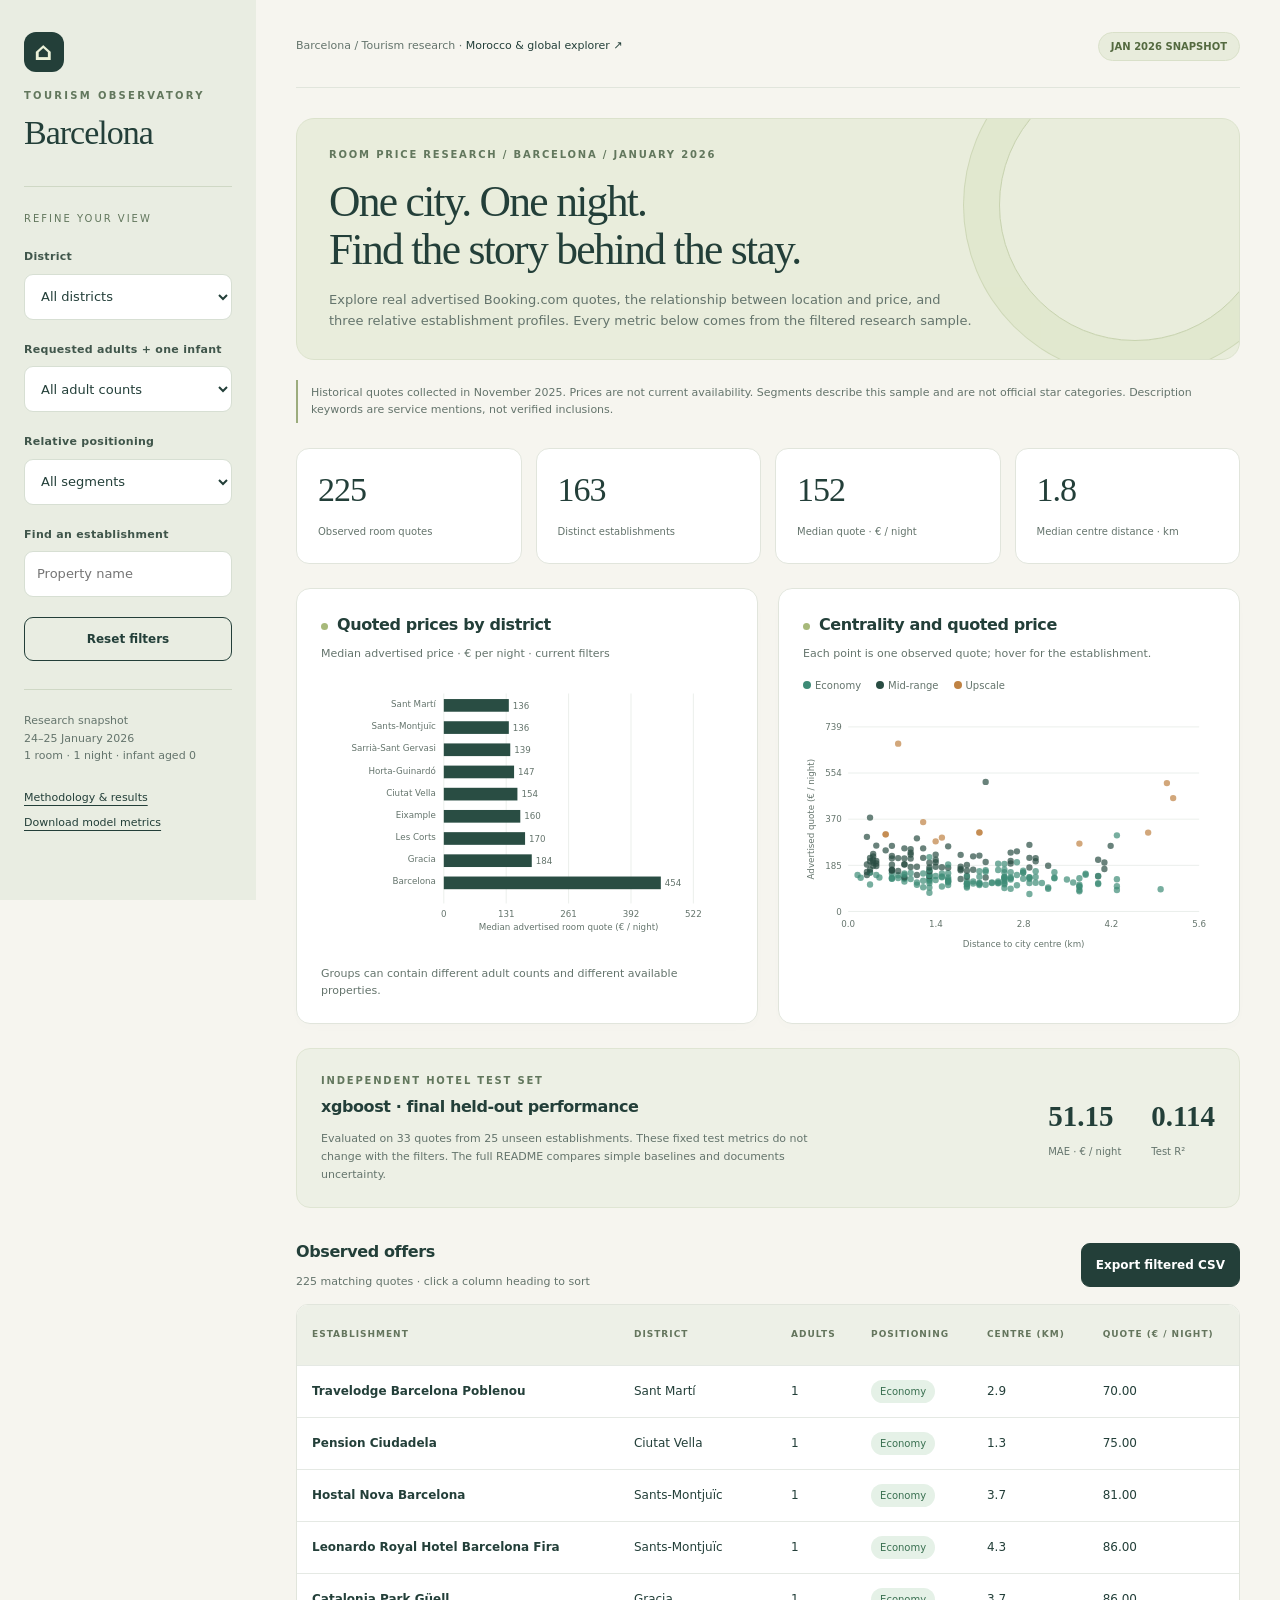
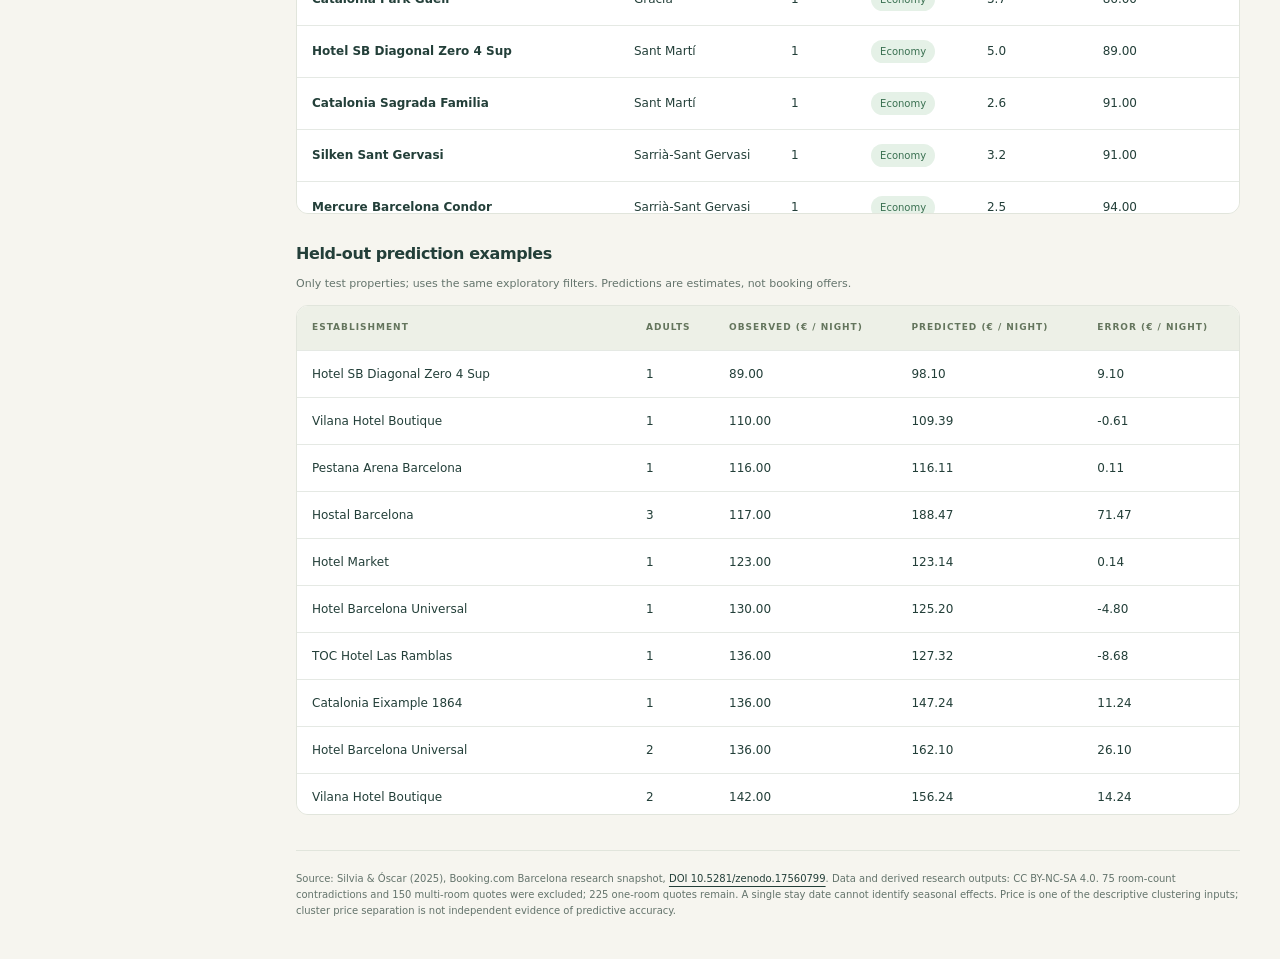
==== commit 8251f054: "Add Morocco and global destination training and explorer" ====
--- a/dashboard/index.html
+++ b/dashboard/index.html
@@ -17,7 +17,7 @@
 <div><label for="search">Find an establishment</label><input id="search" type="search" placeholder="Property name"></div></div>
 <button id="reset" class="secondary">Reset filters</button><p class="aside-note">Research snapshot<br>24–25 January 2026<br>1 room · 1 night · infant aged 0<br><br><a href="https://github.com/MO7KUN/Hotel-Price-Prediction-and-Tourism-Analytics#readme">Methodology & results</a><br><a href="../reports/metrics.json">Download model metrics</a></p></aside>
 <main id="main">
-<div class="topbar"><span>Barcelona / Tourism research</span><span class="live-label">JAN 2026 SNAPSHOT</span></div>
+<div class="topbar"><span>Barcelona / Tourism research · <a href="destinations.html">Morocco & global explorer ↗</a></span><span class="live-label">JAN 2026 SNAPSHOT</span></div>
 <section class="hero">
 <div class="eyebrow">Room price research / Barcelona / January 2026</div>
 <h1>One city. One night.<br>Find the story behind the stay.</h1>
